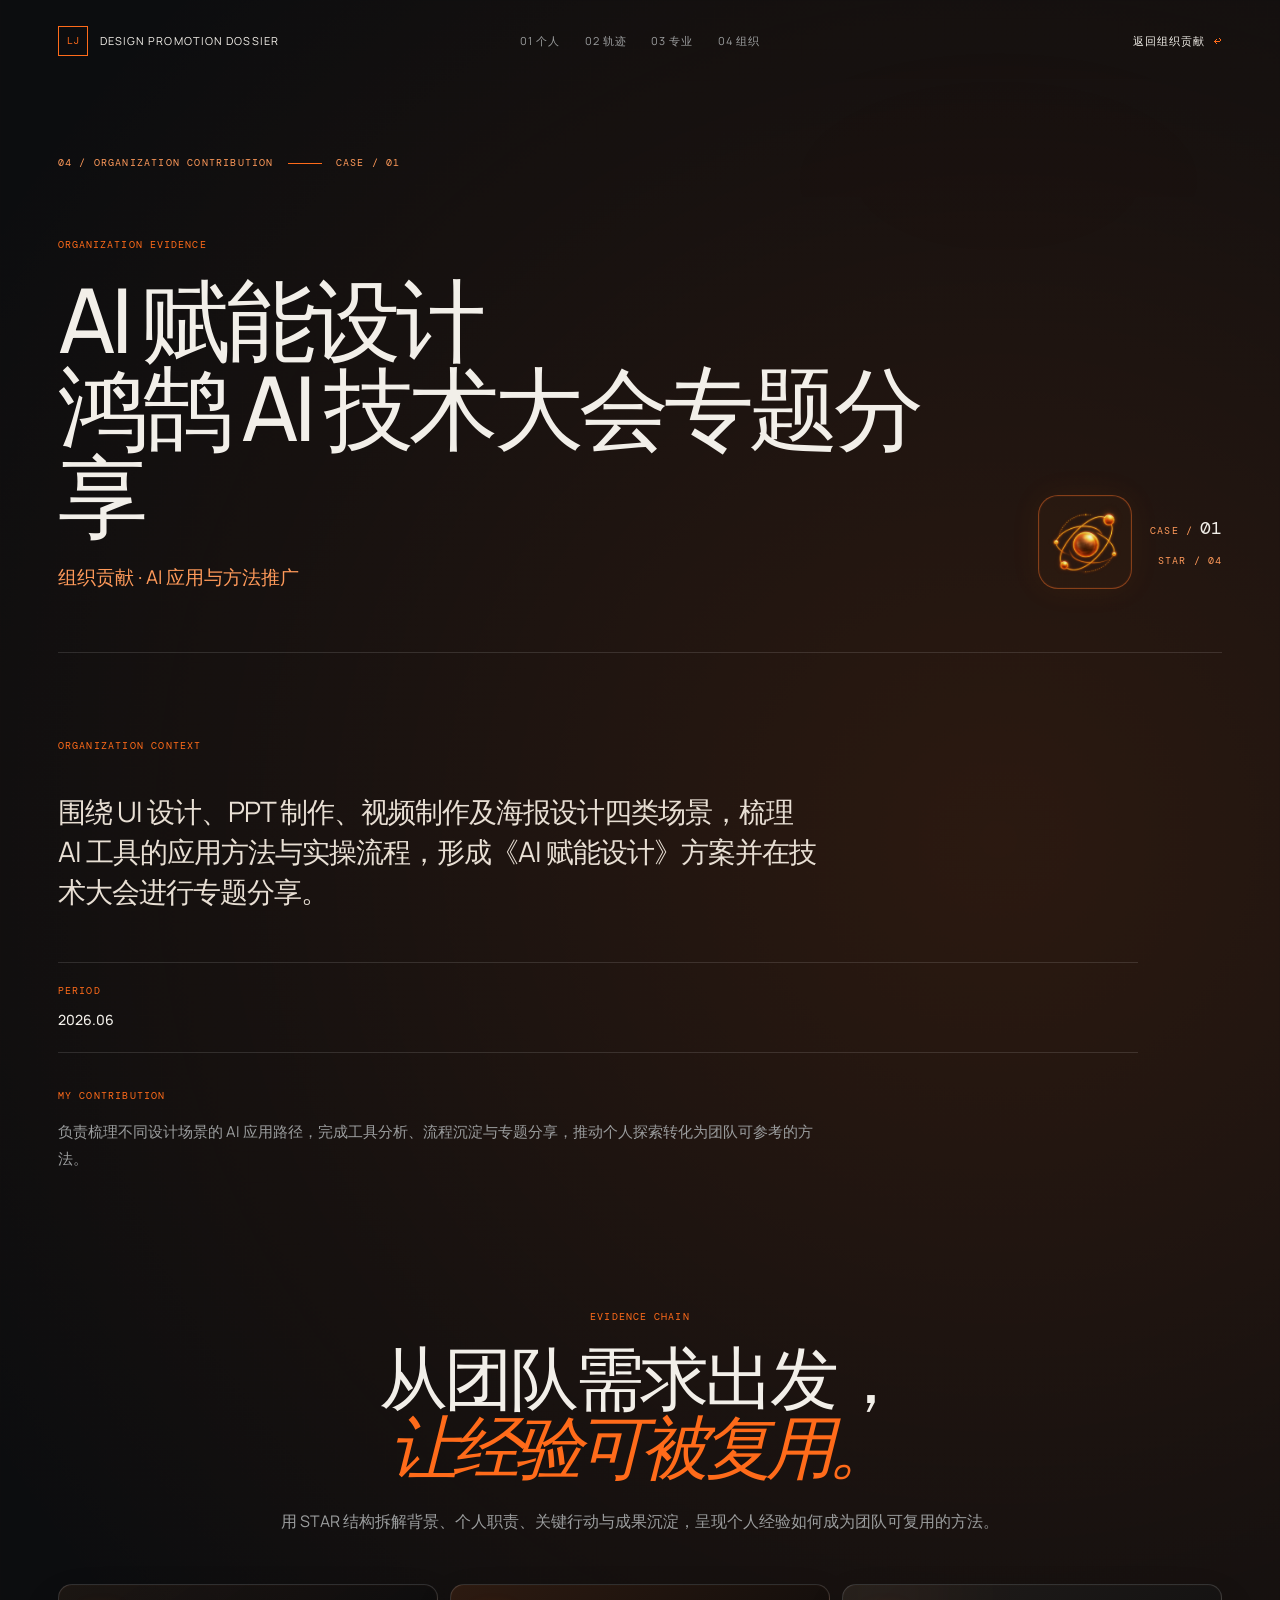
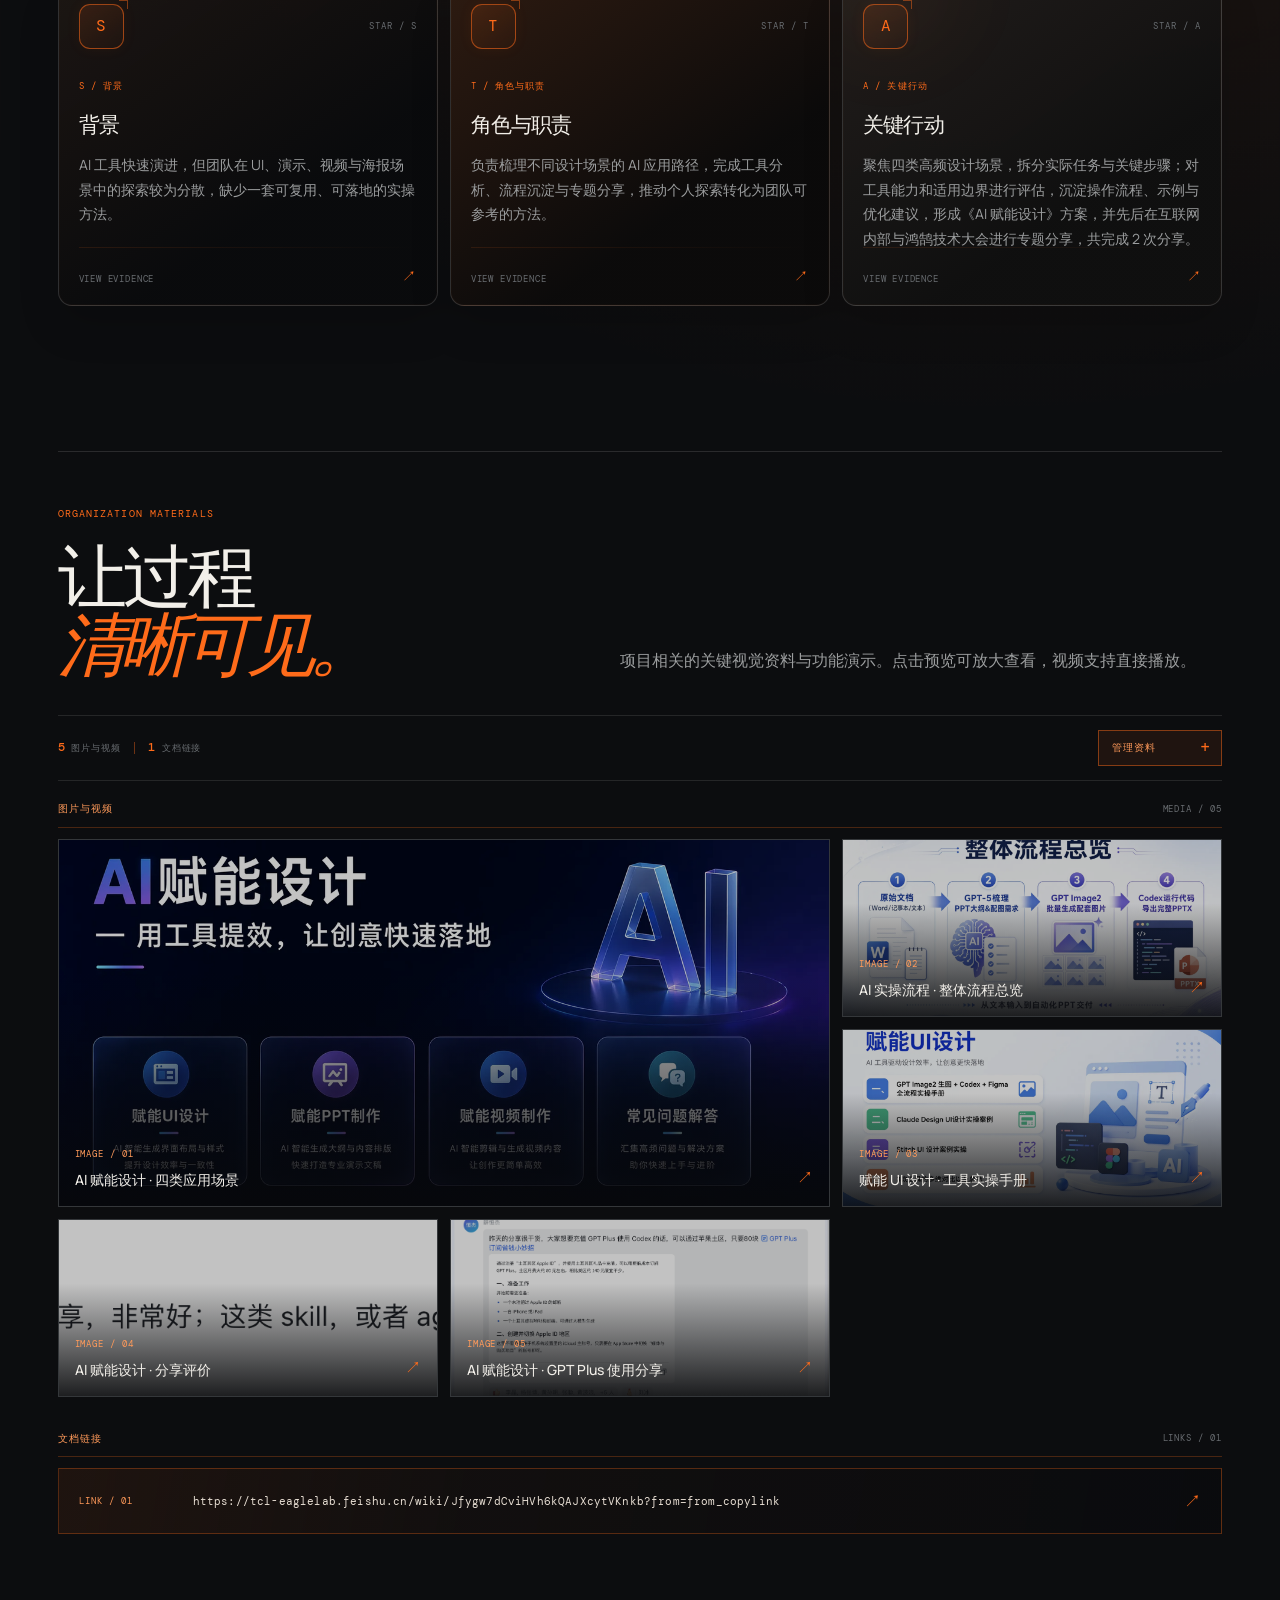
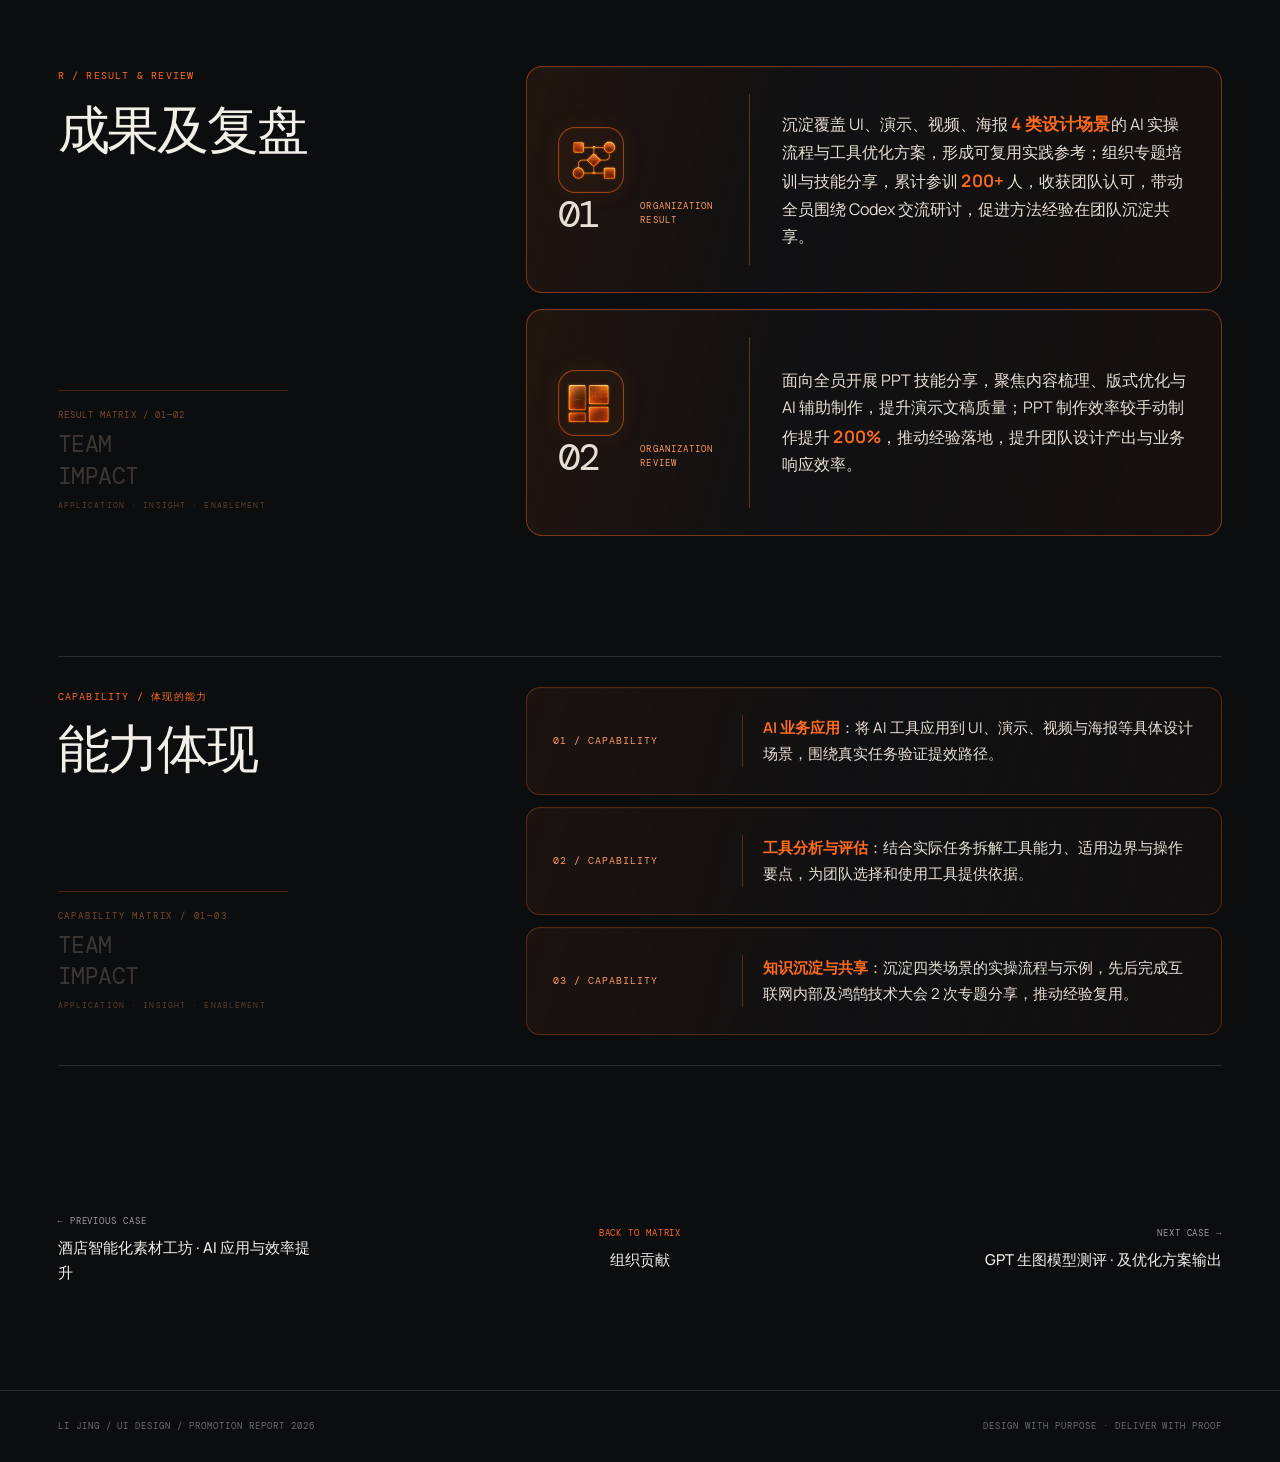
==== organization.html @ dd07a514 "Remove redundant TV video capability" ====
<!doctype html>
<html lang="zh-CN">
  <head>
    <meta charset="utf-8" />
    <meta name="viewport" content="width=device-width, initial-scale=1" />
    <meta name="theme-color" content="#0c0d0f" />
    <title>组织贡献 · 设计晋升报告</title>
  <link rel="stylesheet" href="./styles.css?v=hero-title-scale-20261015" />
    <link rel="stylesheet" href="./project.css?v=capability-copy-20261020-r2" />
  </head>
  <body class="project-body organization-body">
    <script>if ('serviceWorker' in navigator) window.addEventListener('load', () => navigator.serviceWorker.register('./sw.js', { updateViaCache: 'none' }).catch(() => {}));</script>
    <div class="noise" aria-hidden="true"></div>
    <div class="scroll-progress" aria-hidden="true"><span id="progress-bar"></span></div>

    <header class="site-header">
      <a class="wordmark" href="./index.html#top" aria-label="返回报告首页">
        <span class="wordmark-mark">LJ</span>
        <span class="wordmark-text">DESIGN PROMOTION DOSSIER</span>
      </a>
      <nav class="top-nav project-nav" aria-label="组织贡献页导航">
        <a href="./index.html#profile">01 个人</a>
        <a href="./index.html#career">02 轨迹</a>
        <a href="./index.html#proof">03 专业</a>
        <a href="./index.html#org">04 组织</a>
      </nav>
      <a class="header-tag" href="./index.html#org">返回组织贡献 <span>↩</span></a>
    </header>

    <main class="project-page" id="organization-page">
      <div class="project-shell">
        <div class="project-breadcrumb"><span>04 / ORGANIZATION CONTRIBUTION</span><i></i><span id="organization-breadcrumb-case">CASE / 01</span></div>

        <section class="project-intro" aria-labelledby="organization-title">
          <div class="project-intro-copy">
            <p class="display-label">ORGANIZATION EVIDENCE</p>
            <h1 id="organization-title">组织贡献</h1>
            <p class="project-standard" id="organization-standard"></p>
          </div>
          <div class="project-intro-index" aria-label="组织贡献案例信息">
            <span class="project-hero-icon" id="organization-hero-icon" aria-hidden="true"></span>
            <div class="project-intro-index-meta"><span>CASE / <b id="organization-number">01</b></span><small>STAR / 04</small></div>
          </div>
        </section>

        <section class="project-hero" aria-label="组织贡献概览">
          <div class="project-summary-panel">
            <p class="project-kicker">ORGANIZATION CONTEXT</p>
            <p class="project-summary" id="organization-summary"></p>
            <div class="project-meta-grid">
              <div><span>PERIOD</span><strong id="organization-time"></strong></div>
            </div>
            <div class="project-statement"><span>MY CONTRIBUTION</span><p id="organization-contribution"></p></div>
          </div>
        </section>

        <section class="project-evidence" aria-labelledby="organization-evidence-title">
          <div class="project-section-head">
            <div><p class="display-label">EVIDENCE CHAIN</p><h2 id="organization-evidence-title">从团队需求出发，<br /><em>让经验可被复用。</em></h2></div>
            <p>用 STAR 结构拆解背景、个人职责、关键行动与成果沉淀，呈现个人经验如何成为团队可复用的方法。</p>
          </div>
          <div class="star-cards" id="organization-star-cards"></div>
        </section>

        <section class="project-gallery" aria-labelledby="organization-gallery-title">
          <div class="project-gallery-head">
            <div>
              <p class="display-label">ORGANIZATION MATERIALS</p>
              <h2 id="organization-gallery-title">让过程<br /><em>清晰可见。</em></h2>
            </div>
            <p>项目相关的关键视觉资料与功能演示。点击预览可放大查看，视频支持直接播放。</p>
          </div>
          <div class="project-gallery-tools">
            <p class="project-gallery-summary"><span><b data-material-media-count>0</b> 图片与视频</span><i></i><span><b data-material-link-count>0</b> 文档链接</span></p>
            <button class="material-manager-toggle" type="button" data-material-manager-toggle aria-expanded="false" aria-controls="organization-material-manager"><span data-material-manager-label>管理资料</span><b>+</b></button>
          </div>
          <section class="project-material-manager" id="organization-material-manager" data-material-manager hidden aria-label="组织贡献资料管理">
            <div class="project-material-manager-intro"><p class="display-label">MATERIAL MANAGER</p><h3>更新项目<br /><em>过程资料。</em></h3><p>图片、视频与文档链接分开保存。修改仅保存在当前浏览器，可随时恢复预设资料。</p></div>
            <div class="project-material-manager-forms">
              <form class="project-material-form" data-material-file-form>
                <p>图片 / 视频</p>
                <label class="material-file-picker"><input type="file" accept="image/*,video/*" data-material-file-input /><span>选择本地文件</span><b>＋</b></label>
                <input type="text" data-material-file-title placeholder="资料名称（可选）" maxlength="80" />
                <button type="submit">上传图片或视频 <b>↗</b></button>
              </form>
              <form class="project-material-form" data-material-link-form>
                <p>文档链接</p>
                <input type="text" data-material-link-title placeholder="链接名称（可选）" maxlength="80" />
                <input type="url" data-material-link-url placeholder="https://…" inputmode="url" required />
                <button type="submit">添加文档链接 <b>↗</b></button>
              </form>
              <div class="project-material-manager-foot"><p data-material-message aria-live="polite">在“管理资料”状态下，点击任意资料右上角即可删除。</p><button type="button" data-material-reset>恢复预设资料</button></div>
            </div>
          </section>
          <div class="project-material-groups" id="organization-gallery"></div>
          <article class="project-gallery-result" id="organization-gallery-result" aria-labelledby="organization-result-title">
            <div class="project-result-aside">
              <span>R / RESULT &amp; REVIEW</span>
              <h3 id="organization-result-title">成果及复盘</h3>
              <p class="project-result-decoration" aria-hidden="true"><span>RESULT MATRIX / 01—02</span><b>TEAM<br />IMPACT</b><small>APPLICATION · INSIGHT · ENABLEMENT</small></p>
            </div>
            <div class="project-result-copy" id="organization-result-copy"></div>
          </article>
          <div class="project-result-capability" id="organization-result-capability" aria-labelledby="organization-result-capability-label">
            <div class="project-capability-aside">
              <span>CAPABILITY / 体现的能力</span>
              <h3 id="organization-result-capability-label">能力体现</h3>
              <p class="project-capability-decoration" aria-hidden="true"><span>CAPABILITY MATRIX / 01—03</span><b>TEAM<br />IMPACT</b><small>APPLICATION · INSIGHT · ENABLEMENT</small></p>
            </div>
            <div class="project-capability-copy" id="organization-capability"></div>
          </div>
        </section>

        <nav class="project-pagination" aria-label="切换组织贡献案例">
          <a id="organization-prev" href="#"><span>← PREVIOUS CASE</span><strong></strong></a>
          <a href="./index.html#org"><span>BACK TO MATRIX</span><strong>组织贡献</strong></a>
          <a id="organization-next" href="#"><span>NEXT CASE →</span><strong></strong></a>
        </nav>
      </div>
    </main>

    <dialog id="organization-media-dialog" class="media-dialog">
      <button id="organization-media-close" class="dialog-close" aria-label="关闭预览">×</button>
      <div class="dialog-media"></div>
      <p class="dialog-caption"></p>
    </dialog>

    <footer class="site-footer"><span>LI JING / UI DESIGN / PROMOTION REPORT 2026</span><span>DESIGN WITH PURPOSE · DELIVER WITH PROOF</span></footer>
    <script src="./materials-manager.js?v=cleanup-missing-uploads-20261016"></script>
    <script src="./organization.js?v=organization-link-restore-20261016"></script>
  </body>
</html>
---- styles.css ----
@import url('https://fonts.googleapis.com/css2?family=DM+Mono:wght@400;500&family=Manrope:wght@400;500;600;700;800&display=swap');

:root {
  --ink: #0c0d0f;
  --ink-soft: #141619;
  --panel: #181b1f;
  --panel-2: #202328;
  --line: rgba(255,255,255,.12);
  --line-soft: rgba(255,255,255,.07);
  --text: #f2efe9;
  --muted: #9b9d9e;
  --dim: #686c70;
  --orange: #ff6b1a;
  --orange-soft: #ff9a5a;
  --cream: #e8dfd4;
  --blue: #8e9fd1;
  --sans: 'Manrope', 'PingFang SC', 'Microsoft YaHei', sans-serif;
  --mono: 'DM Mono', 'SFMono-Regular', Consolas, monospace;
  --serif: 'Iowan Old Style', 'Baskerville', 'Songti SC', serif;
  --max: 1240px;
}

* { box-sizing: border-box; }
html { scroll-behavior: smooth; background: var(--ink); }
body { margin: 0; background: var(--ink); color: var(--text); font-family: var(--sans); font-size: 18px; line-height: 1.65; overflow-x: hidden; }
body::before { content: ''; position: fixed; inset: 0; pointer-events: none; opacity: .22; background: radial-gradient(ellipse 54% 38% at 78% 20%, rgba(255,107,26,.035), transparent 74%); mask-image: linear-gradient(to bottom, black 0%, transparent 88%); }
::selection { background: var(--orange); color: var(--ink); }
a { color: inherit; text-decoration: none; }
button { font: inherit; color: inherit; }
img { display: block; max-width: 100%; }
.noise { display: none; }
.scroll-progress { position: fixed; z-index: 50; top: 0; left: 0; width: 100%; height: 2px; background: transparent; }
.scroll-progress span { display: block; width: 0%; height: 100%; background: var(--orange); box-shadow: 0 0 14px var(--orange); }

.site-header { position: absolute; z-index: 10; top: 0; left: 0; right: 0; display: grid; grid-template-columns: 1fr auto 1fr; align-items: center; gap: 30px; padding: 26px 4.5vw; color: var(--muted); font-size: 11px; letter-spacing: .1em; text-transform: uppercase; }
.wordmark { display: inline-flex; align-items: center; gap: 12px; color: var(--text); }
.wordmark-mark { display: grid; place-items: center; width: 30px; height: 30px; border: 1px solid var(--orange); color: var(--orange); font-family: var(--mono); font-size: 10px; letter-spacing: -.08em; }
.wordmark-text { white-space: nowrap; }
.top-nav { display: flex; align-items: center; gap: 24px; }
.top-nav a { transition: color .25s ease; white-space: nowrap; }
.top-nav a:hover { color: var(--orange); }
.header-tag { justify-self: end; display: inline-flex; align-items: center; gap: 8px; color: var(--text); font-family: var(--mono); }
.header-tag span { color: var(--orange); font-size: 16px; }

.section-shell { position: relative; width: min(var(--max), calc(100% - 9vw)); margin-inline: auto; }
.hero { width: 100%; max-width: none; margin-inline: 0; min-height: 930px; padding: 170px max(4.5vw, calc((100% - var(--max)) / 2)) 0; display: grid; grid-template-columns: minmax(0, .86fr) minmax(450px, 1.14fr); align-items: center; gap: 4vw; isolation: isolate; overflow: hidden; background: radial-gradient(ellipse at 76% 42%, rgba(255,101,22,.32), transparent 31%), radial-gradient(ellipse at 88% 8%, rgba(189,64,6,.18), transparent 26%), linear-gradient(112deg, #0b0d0f 0%, #15100e 43%, #281307 79%, #0b0d0f 100%); }
.hero::before { content: ''; position: absolute; z-index: 1; inset: 0 -8vw; pointer-events: none; opacity: .8; background-image: linear-gradient(90deg, rgba(12,13,15,.94) 0%, rgba(12,13,15,.78) 28%, rgba(12,13,15,.08) 70%, rgba(12,13,15,.28) 100%), linear-gradient(180deg, rgba(12,13,15,.22), transparent 34%, rgba(12,13,15,.82) 100%), linear-gradient(rgba(255,151,83,.07) 1px, transparent 1px), linear-gradient(90deg, rgba(255,151,83,.07) 1px, transparent 1px); background-size: auto, auto, 86px 86px, 86px 86px; mask-image: linear-gradient(to right, black 0%, black 75%, transparent 100%); }
.hero::after { content: 'LI / DESIGN'; position: absolute; z-index: 1; right: -6.8vw; bottom: 70px; color: rgba(255,255,255,.075); font-size: clamp(70px, 12vw, 170px); font-weight: 800; letter-spacing: -.09em; white-space: nowrap; transform: rotate(-90deg); transform-origin: right bottom; pointer-events: none; }
.eyebrow, .display-label, .section-kicker, .hero-meta span, .signal-row, .portrait-note, .profile-card-top, .profile-card-foot, .closing-signature, .site-footer, .wall-card span, .file-type { font-family: var(--mono); text-transform: uppercase; letter-spacing: .11em; }
.eyebrow { display: flex; align-items: center; gap: 10px; margin: 0 0 32px; color: var(--orange-soft); font-size: 11px; }
.eyebrow-line { display: inline-block; width: 30px; height: 1px; background: var(--orange); }
h1, h2, h3, p { margin-top: 0; }
h1, h2 { font-weight: 500; letter-spacing: -.055em; line-height: .99; }
h1 { max-width: 700px; margin-bottom: 32px; font-size: clamp(70px, 9vw, 128px); }
#hero-title { white-space: nowrap; font-size: clamp(56px, 7.25vw, 102px); }
h1 em, h2 em { color: var(--orange); font-family: var(--serif); font-weight: 400; font-style: italic; letter-spacing: -.09em; }
.hero-copy { position: relative; z-index: 2; max-width: 650px; isolation: isolate; }
.hero-copy::before { content: ''; position: absolute; z-index: -1; inset: -45px -110px -70px -70px; background: radial-gradient(ellipse at 45% 42%, rgba(8,10,11,.94), rgba(8,10,11,.62) 47%, transparent 77%); filter: blur(8px); pointer-events: none; }
.hero-lede { max-width: 485px; margin-bottom: 43px; color: var(--muted); font-size: 20px; line-height: 1.85; }
.hero-meta { display: flex; flex-wrap: wrap; gap: 28px; margin-bottom: 40px; }
.hero-meta div { display: flex; flex-direction: column; gap: 7px; }
.hero-meta span { color: var(--dim); font-size: 9px; }
.hero-meta strong { font-size: 14px; font-weight: 500; }
.primary-cta { display: inline-flex; align-items: center; gap: 28px; padding: 16px 19px; border: 1px solid rgba(255,107,26,.7); color: var(--text); font-size: 12px; transition: background .25s ease, color .25s ease, transform .25s ease; }
.primary-cta span { color: var(--orange); font-size: 17px; }
.primary-cta:hover { background: var(--orange); color: var(--ink); transform: translateY(-3px); }
.primary-cta:hover span { color: var(--ink); }
.hero-portrait { position: absolute; z-index: 0; top: 76px; right: 2vw; bottom: 0; width: 60%; height: auto; pointer-events: none; }
.hero-portrait::before { content: ''; position: absolute; z-index: -1; inset: 8% -10% 5% 14%; background: radial-gradient(circle at 50% 45%, rgba(255,107,26,.65), transparent 58%); filter: blur(38px); opacity: .8; }
.hero-portrait figure { position: relative; z-index: 0; width: 100%; height: 100%; margin: 0; border: 0; background: transparent; overflow: visible; box-shadow: none; }
.hero-portrait figure::after { content: ''; position: absolute; inset: 0; background: linear-gradient(90deg, rgba(12,13,15,.3) 0%, transparent 42%, rgba(12,13,15,.12) 100%), linear-gradient(to top, rgba(12,13,15,.72), transparent 28%); pointer-events: none; }
.hero-portrait figure img { position: absolute; right: 12%; bottom: 0; width: auto; height: 84%; max-width: none; aspect-ratio: auto; object-fit: contain; object-position: bottom center; filter: saturate(.94) brightness(.86) contrast(1.08) drop-shadow(0 20px 35px rgba(0,0,0,.3)); }
.hero-portrait figcaption { position: absolute; z-index: 2; left: 23px; right: 23px; bottom: 20px; display: flex; align-items: center; justify-content: space-between; color: var(--cream); font-family: var(--mono); font-size: 9px; letter-spacing: .11em; }
.hero-portrait figcaption b { color: var(--orange); font-weight: 400; }
.portrait-orbit { position: absolute; z-index: 0; border: 1px solid rgba(255,107,26,.45); border-radius: 50%; transform: rotate(-26deg); }
.portrait-orbit::after { content: ''; position: absolute; inset: -1px; padding: 1px; border-radius: inherit; background: conic-gradient(from 18deg, transparent 0deg 304deg, rgba(255,165,90,.06) 311deg, rgba(255,215,166,.72) 324deg, rgba(255,135,54,.23) 337deg, transparent 350deg); opacity: .46; filter: drop-shadow(0 0 4px rgba(255,126,49,.42)); -webkit-mask: linear-gradient(#000 0 0) content-box, linear-gradient(#000 0 0); -webkit-mask-composite: xor; mask-composite: exclude; animation: orbit-trace 16s linear infinite; }
.orbit-one { width: 108%; aspect-ratio: 1.1 / 1; right: -20%; top: 8%; }
.orbit-two { width: 88%; aspect-ratio: 1.1 / 1; right: -7%; top: 22%; border-color: rgba(255,255,255,.14); }
.orbit-two::after { opacity: .25; filter: drop-shadow(0 0 3px rgba(255,200,151,.3)); animation-duration: 21s; animation-direction: reverse; }
.portrait-note { position: absolute; z-index: 2; left: -14px; bottom: 58px; display: flex; align-items: center; gap: 10px; color: var(--muted); font-size: 9px; writing-mode: vertical-rl; transform: rotate(180deg); }
.dot, .live-dot::first-letter { color: var(--orange); }
.hero-hud { position: absolute; z-index: 3; min-width: 166px; padding: 17px 18px 15px; border: 1px solid rgba(255,139,75,.48); background: rgba(24,13,8,.76); box-shadow: 0 12px 35px rgba(0,0,0,.28); backdrop-filter: blur(10px); animation: hud-drift 6.6s cubic-bezier(.45, 0, .55, 1) infinite; will-change: transform; }
.hero-hud::before { content: ''; position: absolute; top: -1px; left: 18px; width: 35px; height: 2px; background: var(--orange); }
.hud-primary { top: 17%; right: 6%; animation-delay: -2.7s; }
.hud-secondary { right: 4%; bottom: 17%; min-width: 198px; animation-name: hud-drift-reverse; animation-duration: 7.8s; animation-delay: -5.2s; }
.hud-tertiary { left: 24%; bottom: 17%; min-width: 184px; animation-duration: 7.1s; animation-delay: -6.8s; }
.hud-label { display: block; margin-bottom: 12px; color: var(--orange-soft); font-family: var(--mono); font-size: 8px; letter-spacing: .12em; }
.hero-hud strong { display: block; margin-bottom: 2px; color: var(--text); font-family: var(--mono); font-size: 34px; font-weight: 400; letter-spacing: -.06em; line-height: 1; }
.hero-hud strong span { color: var(--orange); }
.hero-hud small { color: var(--muted); font-size: 11px; }
.hud-bars { display: flex; align-items: end; gap: 4px; height: 25px; margin-top: 13px; }
.hud-bars i { display: block; width: 8px; background: var(--orange); opacity: .72; }
.hud-bars i:nth-child(1) { height: 9px; opacity: .3; }.hud-bars i:nth-child(2) { height: 13px; opacity: .4; }.hud-bars i:nth-child(3) { height: 11px; opacity: .55; }.hud-bars i:nth-child(4) { height: 18px; opacity: .65; }.hud-bars i:nth-child(5) { height: 15px; opacity: .74; }.hud-bars i:nth-child(6) { height: 23px; }.hud-bars i:nth-child(7) { height: 20px; opacity: .85; }
.hud-tags { display: flex; flex-wrap: wrap; gap: 5px; margin-top: 13px; }
.hud-tags b { padding: 4px 6px; border: 1px solid rgba(255,139,75,.35); color: var(--orange-soft); font-family: var(--mono); font-size: 8px; font-weight: 400; }
.hero-proof-strip { position: relative; z-index: 2; grid-column: 1 / -1; display: grid; grid-template-columns: repeat(4, 1fr); align-self: end; margin-top: -8px; border: 1px solid rgba(255,107,26,.26); background: linear-gradient(90deg, rgba(64,27,10,.9), rgba(29,18,13,.88)); }
.hero-proof-strip > div { position: relative; display: grid; grid-template-columns: auto 1fr; grid-template-rows: auto auto; column-gap: 13px; padding: 17px 21px; border-right: 1px solid rgba(255,255,255,.09); }
.hero-proof-strip > div:last-child { border-right: 0; }
.hero-proof-strip span { color: var(--orange-soft); font-family: var(--mono); font-size: 8px; letter-spacing: .1em; }
.hero-proof-strip strong { grid-row: 2; color: var(--text); font-family: var(--mono); font-size: 25px; font-weight: 400; line-height: 1.1; }
.hero-proof-strip strong span, .hero-proof-strip strong i { color: var(--orange); font-style: normal; }
.hero-proof-strip small { align-self: end; color: var(--muted); font-size: 11px; }
.hero-index { position: absolute; z-index: 3; left: 0; bottom: 70px; display: flex; align-items: center; gap: 11px; color: var(--dim); font-family: var(--mono); font-size: 10px; }
.hero-index span:first-child { color: var(--orange); }
.hero-index i { width: 90px; height: 1px; background: var(--line); }
@keyframes hud-drift { 0%, 100% { transform: translate3d(0, 0, 0); } 28% { transform: translate3d(2px, -8px, 0); } 55% { transform: translate3d(-1px, -13px, 0); } 78% { transform: translate3d(-2px, -6px, 0); } }
@keyframes hud-drift-reverse { 0%, 100% { transform: translate3d(0, -3px, 0); } 30% { transform: translate3d(-2px, 7px, 0); } 58% { transform: translate3d(2px, 12px, 0); } 80% { transform: translate3d(2px, 5px, 0); } }
@keyframes orbit-trace { to { transform: rotate(360deg); } }

.section-kicker { display: flex; align-items: center; gap: 15px; padding-bottom: 20px; border-bottom: 1px solid var(--line); color: var(--muted); font-size: 10px; }
.section-kicker i { flex: 1; height: 1px; background: var(--line-soft); }
.section-kicker span:first-child { color: var(--orange); }
.display-label { margin-bottom: 18px; color: var(--orange); font-size: 10px; }
.thesis { padding-top: 135px; padding-bottom: 145px; }
.thesis-grid { display: grid; grid-template-columns: .9fr 1.1fr; gap: 10vw; padding: 60px 0 75px; }
h2 { font-size: clamp(49px, 6.5vw, 82px); }
.thesis h2, .section-heading h2, .org-intro h2, .closing-section h2 { margin-bottom: 0; }
.thesis-copy { max-width: 560px; padding-top: 21px; }
.thesis-copy > p { max-width: 510px; margin-bottom: 45px; color: var(--muted); font-size: 18px; line-height: 1.9; }
.principle-list { display: grid; gap: 0; border-top: 1px solid var(--line); }
.principle-list div { display: grid; grid-template-columns: 40px 120px 1fr; gap: 15px; align-items: center; padding: 16px 0; border-bottom: 1px solid var(--line-soft); }
.principle-list span { color: var(--orange); font-family: var(--mono); font-size: 11px; }
.principle-list strong { font-size: 14px; font-weight: 500; }
.principle-list small { color: var(--dim); font-size: 12px; }
.signal-row { display: flex; align-items: center; gap: 16px; color: var(--dim); font-size: 9px; }
.signal-row b { color: var(--orange); font-weight: 400; }
.signal-row i { flex: 1; height: 1px; background: var(--line-soft); }

.profile-section, .career-section, .proof-section, .org-section, .evidence-section { padding-bottom: 150px; }
.profile-section > .section-kicker { display: none; }
.profile-section .section-heading { padding-top: 36px; }
.profile-section .display-label { display: flex; align-items: center; gap: 16px; }
.profile-section .display-label::after { content: ''; width: 96px; height: 1px; background: var(--orange); opacity: .8; }
.profile-section #profile-title { font-size: clamp(48px, 4.9vw, 64px); white-space: nowrap; }
.profile-section #profile-title em { display: inline-block; font-size: clamp(34px, 3.6vw, 54px); line-height: 1.08; white-space: nowrap; }
.section-heading { display: grid; grid-template-columns: minmax(0, .95fr) minmax(270px, .65fr); gap: 10vw; align-items: end; padding: 58px 0 65px; }
.section-heading > p { max-width: 460px; justify-self: end; margin-bottom: 3px; color: var(--muted); font-size: 17px; line-height: 1.9; }
.profile-layout { display: grid; grid-template-columns: minmax(320px, .34fr) 1fr; gap: 3.2vw; align-items: stretch; }
.profile-card { position: relative; display: flex; flex-direction: column; min-height: 0; padding: 30px 42px; overflow: hidden; background: linear-gradient(145deg, #242930 0%, #171b20 54%, #0d0f11 100%); border: 1px solid rgba(255,255,255,.17); border-left: 2px solid rgba(255,107,26,.78); }
.profile-card::before { content: ''; position: absolute; inset: 0; background: linear-gradient(118deg, rgba(255,255,255,.07), transparent 24%, transparent 68%, rgba(255,107,26,.035)), linear-gradient(180deg, rgba(12,14,16,.08), rgba(12,14,16,.42)); opacity: .8; pointer-events: none; }
.profile-card::after { content: ''; }
.profile-card > * { position: relative; z-index: 1; }
.profile-card-top, .profile-card-foot { display: flex; justify-content: space-between; color: var(--dim); font-size: 10px; }
.profile-card-top .live-dot { color: var(--orange); }
.profile-card-main { display: flex; align-items: center; gap: 20px; margin: 45px 0 42px; }
.avatar-small { flex: 0 0 auto; width: 78px; height: 78px; border-radius: 50%; overflow: hidden; border: 1px solid var(--orange); background: radial-gradient(circle at 70% 35%, #6d2b10, #171011 72%); }
.avatar-small img { width: 100%; height: 100%; object-fit: cover; object-position: 50% 18%; }
.profile-card-main h3 { margin-bottom: 5px; font-size: 29px; font-weight: 500; letter-spacing: -.04em; }
.profile-card-main p { margin: 0; color: var(--muted); font-size: 14px; }
.profile-card-main small { display: block; margin-top: 10px; color: var(--orange-soft); font-family: var(--mono); font-size: 9px; letter-spacing: .15em; }
.profile-card-divider { height: 1px; background: var(--line-soft); }
.profile-card-foot { margin-top: auto; padding-top: 26px; }
.profile-card-foot strong { color: var(--text); font-weight: 400; }
.profile-table-wrap { align-self: stretch; border: 1px solid var(--line); overflow-x: auto; }
.profile-table { width: 100%; min-width: 650px; border-collapse: collapse; font-size: 16px; }
.profile-table tr { border-bottom: 1px solid var(--line); }
.profile-table tr:last-child { border-bottom: 0; }
.profile-table th, .profile-table td { padding: 20px 22px; text-align: left; }
.profile-table th { width: 14%; color: var(--muted); font-size: 14px; font-weight: 500; background: rgba(255,255,255,.025); }
.profile-table td { color: var(--text); }
.accent-text { color: var(--orange) !important; }
.recognition-strip { display: grid; grid-template-columns: .55fr 2.45fr; align-items: center; gap: 20px; margin-top: 50px; padding: 21px 0; border-top: 1px solid var(--line); border-bottom: 1px solid var(--line); }
.recognition-strip .display-label { margin: 0; }
.recognition-items { display: grid; grid-template-columns: repeat(5, minmax(0, 1fr)); gap: 16px; }
.recognition-item { display: flex; flex-direction: column; gap: 7px; min-width: 0; color: var(--muted); font-family: var(--mono); }
.recognition-item strong { color: var(--text); font-size: 20px; font-weight: 400; line-height: 1; }
.recognition-item small { color: var(--muted); font-size: 10px; letter-spacing: .05em; white-space: nowrap; }
.recognition-item.is-innovation strong, .recognition-item.is-innovation small { color: var(--orange); }

.career-heading { padding-bottom: 48px; }
.timeline { position: relative; padding-left: 80px; }
.timeline::before { content: ''; position: absolute; top: 0; bottom: 0; left: 16px; width: 1px; background: linear-gradient(var(--orange), var(--line), transparent); }
.timeline-item { position: relative; display: grid; grid-template-columns: 210px minmax(0, 1fr); gap: 4vw; padding: 31px 0 39px; border-top: 1px solid var(--line-soft); }
.timeline-item::before { content: ''; position: absolute; left: -68px; top: 37px; width: 9px; height: 9px; border: 1px solid var(--orange); background: var(--ink); box-shadow: 0 0 0 5px var(--ink); }
.timeline-period { color: var(--orange); font-family: var(--mono); font-size: 12px; line-height: 1.45; }
.timeline-period b { display: block; margin-bottom: 7px; color: var(--text); font-size: 17px; font-weight: 500; }
.timeline-role { margin-top: 9px; color: var(--dim); font-size: 13px; }
.timeline-content { display: grid; grid-template-columns: minmax(220px, .42fr) minmax(0, 1fr); align-items: stretch; gap: 24px clamp(28px, 3.4vw, 56px); }
.timeline-copy { min-width: 0; }
.timeline-content h3 { margin-bottom: 11px; font-size: 23px; font-weight: 500; }
.timeline-title-accent { color: var(--orange); font-style: normal; }
.timeline-content p { margin: 0; color: var(--muted); font-size: 17px; line-height: 1.85; }
.timeline-result { display: inline-block; margin-top: 17px; padding: 6px 11px; border-left: 2px solid var(--orange); color: var(--cream); background: rgba(255,107,26,.08); font-size: 14px; }
.timeline-art { position: relative; min-height: 190px; margin: 0; overflow: hidden; background: #101012; box-shadow: 0 16px 34px rgba(0,0,0,.2); }
.timeline-art::after { content: ''; position: absolute; z-index: 1; inset: 0; background: linear-gradient(135deg, rgba(7,8,10,.34), transparent 52%, rgba(255,107,26,.08)), linear-gradient(0deg, rgba(7,8,10,.38), transparent 48%); pointer-events: none; }
.timeline-art img { display: block; width: 100%; height: 100%; min-height: 190px; object-fit: cover; filter: saturate(.78) contrast(1.04) brightness(.75); transition: transform .5s ease, filter .5s ease; }
.timeline-item:hover .timeline-art img { transform: scale(1.045); filter: saturate(.96) contrast(1.07) brightness(.88); }

.filter-bar { display: flex; flex-wrap: wrap; gap: 8px; margin-bottom: 23px; }
.filter-btn { cursor: pointer; padding: 9px 13px; border: 1px solid var(--line); background: transparent; color: var(--muted); font-size: 12px; transition: .25s ease; }
.filter-btn span { margin-left: 9px; color: var(--dim); font-family: var(--mono); font-size: 10px; }
.filter-btn:hover, .filter-btn.is-active { border-color: var(--orange); color: var(--text); background: rgba(255,107,26,.09); }
.filter-btn.is-active span { color: var(--orange); }
.case-list { display: grid; grid-template-columns: repeat(6, minmax(0, 1fr)); gap: 16px; }
.case-item { position: relative; grid-column: span 2; border: 1px solid transparent; border-radius: 14px; background: linear-gradient(145deg, rgba(24,21,20,.96), rgba(10,11,13,.98) 56%, rgba(23,17,14,.95)) padding-box, linear-gradient(132deg, rgba(255,107,26,.38), rgba(255,255,255,.1) 19%, rgba(255,255,255,.045) 53%, rgba(255,107,26,.25)) border-box; overflow: hidden; box-shadow: 0 16px 38px rgba(0,0,0,.2), 0 0 20px rgba(255,107,26,.02); transition: border-color .25s ease, transform .25s ease, background .25s ease, box-shadow .25s ease; }
.case-item::before { content: ''; position: absolute; z-index: 0; inset: 0; pointer-events: none; background: radial-gradient(ellipse at 14% 0%, rgba(255,130,52,.08), transparent 27%), radial-gradient(ellipse at 88% 100%, rgba(255,107,26,.08), transparent 32%), linear-gradient(105deg, rgba(255,255,255,.025), transparent 22% 76%, rgba(255,107,26,.025)); opacity: .48; }
.case-item:nth-child(4), .case-item:nth-child(5) { grid-column: span 3; }
.case-item:hover { border-color: transparent; transform: translateY(-3px); background: linear-gradient(145deg, rgba(29,24,22,.98), rgba(11,12,14,.98) 56%, rgba(29,19,14,.98)) padding-box, linear-gradient(132deg, rgba(255,145,70,.58), rgba(255,255,255,.15) 19%, rgba(255,255,255,.07) 53%, rgba(255,107,26,.4)) border-box; box-shadow: 0 22px 52px rgba(0,0,0,.3), 0 0 26px rgba(255,107,26,.06); }
.case-item[hidden] { display: none; }
.case-card-link { position: relative; z-index: 1; display: flex; flex-direction: column; width: 100%; min-height: 345px; padding: 20px 21px 18px; color: inherit; text-align: left; cursor: pointer; }
.case-card-media { position: relative; display: flex; align-items: flex-start; justify-content: space-between; height: 61px; overflow: visible; background: transparent; }
.case-card-media::after { display: none; }
.case-card-icon { display: block; flex: 0 0 auto; width: 58px; height: 58px; border: 1px solid rgba(255,107,26,.28); border-radius: 12px; background-color: transparent; background-image: url('./assets/case-icon-sprite-transparent.png'); background-repeat: no-repeat; background-size: 500% auto; box-shadow: none; filter: saturate(.72) contrast(1.04) brightness(.66); transition: transform .45s ease, filter .45s ease, border-color .25s ease, box-shadow .25s ease; }
.case-card-icon.icon-workflow, .project-hero-icon.icon-workflow { background-position: 0% center; }
.case-card-icon.icon-ai, .project-hero-icon.icon-ai { background-position: 25% center; }
.case-card-icon.icon-collaboration, .project-hero-icon.icon-collaboration { background-position: 50% center; }
.case-card-icon.icon-diagnostic, .project-hero-icon.icon-diagnostic { background-position: 75% center; }
.case-card-icon.icon-management, .project-hero-icon.icon-management { background-position: 100% center; }
.case-item:hover .case-card-icon { transform: scale(1.06); border-color: rgba(255,145,70,.56); filter: saturate(.86) contrast(1.06) brightness(.76); box-shadow: 0 0 14px rgba(255,107,26,.07); }
.case-card-index { position: absolute; z-index: 1; top: 8px; right: 0; color: var(--orange-soft); font-family: var(--mono); font-size: 9px; letter-spacing: .12em; }
.case-card-view { display: none; }
.case-card-body { display: flex; flex: 1; flex-direction: column; padding: 19px 0 0; }
.case-card-kicker { display: block; color: var(--orange); font-family: var(--mono); font-size: 9px; letter-spacing: .1em; text-transform: uppercase; }
.case-card-title { display: block; margin: 13px 0 10px; max-width: 90%; color: var(--text); font-size: 25px; font-weight: 500; letter-spacing: -.045em; line-height: 1.2; }
.case-card-summary { display: block; max-width: 92%; color: var(--muted); font-size: 15px; line-height: 1.75; }
.case-card-meta { display: flex; justify-content: space-between; gap: 15px; margin-top: auto; padding-top: 22px; border-top: 1px solid var(--line-soft); color: var(--dim); font-family: var(--mono); font-size: 9px; line-height: 1.5; }
.case-card-meta span:last-child { max-width: 58%; color: var(--muted); text-align: right; }
.case-card-cta { display: flex; justify-content: space-between; align-items: center; margin-top: 14px; color: var(--orange-soft); font-family: var(--mono); font-size: 9px; letter-spacing: .1em; }
.case-card-cta b { color: var(--orange); font-size: 14px; font-weight: 400; line-height: .7; }
.case-plus { position: relative; width: 24px; height: 24px; border: 1px solid var(--line); border-radius: 50%; transition: transform .25s ease, background .25s ease; }
.case-card .case-plus { position: absolute; z-index: 2; top: 196px; right: 20px; background: rgba(12,13,15,.48); }
.case-plus::before, .case-plus::after { content: ''; position: absolute; top: 50%; left: 50%; width: 9px; height: 1px; background: var(--orange); transform: translate(-50%, -50%); }
.case-plus::after { transform: translate(-50%, -50%) rotate(90deg); transition: transform .25s ease; }
.case-item.is-open .case-plus { background: var(--orange); transform: rotate(90deg); }
.case-item.is-open .case-plus::before, .case-item.is-open .case-plus::after { background: var(--ink); }
.case-item.is-open .case-plus::after { transform: translate(-50%, -50%) rotate(0); }
.case-detail { display: none; padding: 0 25px 27px; background: rgba(5,7,8,.34); }
.case-item.is-open .case-detail { display: block; animation: detail-in .35s ease both; }
@keyframes detail-in { from { opacity: 0; transform: translateY(-5px); } to { opacity: 1; transform: translateY(0); } }
.case-detail-grid { display: grid; grid-template-columns: minmax(0, 1.2fr) minmax(220px, .8fr); gap: 36px; padding-top: 23px; border-top: 1px solid var(--line-soft); }
.star-grid { display: grid; gap: 15px; }
.star-row { display: grid; grid-template-columns: 38px 1fr; gap: 15px; }
.star-row b { color: var(--orange); font-family: var(--mono); font-size: 11px; }
.star-row p { margin: 0; color: var(--muted); font-size: 16px; line-height: 1.82; }
.star-row p strong { color: var(--text); font-weight: 500; }
.case-sidebar { padding: 17px; border: 1px solid var(--line); background: rgba(255,255,255,.025); }
.case-sidebar h4 { margin-bottom: 12px; color: var(--orange); font-family: var(--mono); font-size: 10px; font-weight: 400; text-transform: uppercase; letter-spacing: .1em; }
.case-sidebar p { margin-bottom: 17px; color: var(--muted); font-size: 14px; line-height: 1.75; }
.case-sidebar .evidence-link { display: inline-flex; align-items: center; gap: 8px; color: var(--orange-soft); font-size: 13px; }
.case-sidebar .evidence-link:hover { text-decoration: underline; }

.org-section { padding-top: 15px; }
.org-intro { display: grid; grid-template-columns: 1fr .9fr; gap: 10vw; align-items: end; padding: 58px 0 65px; }
.org-callout { display: flex; gap: 16px; align-items: flex-start; padding: 22px; border: 0; background: linear-gradient(135deg, rgba(255,107,26,.09), rgba(255,255,255,.02)); }
.org-callout span { color: var(--orange); font-size: 24px; line-height: 1; }
.org-callout p { margin: 0; color: var(--muted); font-size: 16px; line-height: 1.75; }
.org-section #org-title em { display: inline-block; font-size: clamp(40px, 3.8vw, 58px); line-height: 1.08; white-space: nowrap; }
.org-cases { display: grid; grid-template-columns: repeat(2, 1fr); gap: 12px; }
.org-case { --case-accent: #79a6df; --case-accent-soft: #9dbce5; --case-rgb: 121, 166, 223; --case-icon-filter: hue-rotate(156deg) saturate(.72) contrast(1.02) brightness(.76); position: relative; isolation: isolate; min-height: 550px; overflow: hidden; border: .75px solid transparent; border-radius: 9px; background: radial-gradient(ellipse 78% 52% at 100% 100%, rgba(44,92,208,.14), transparent 72%) padding-box, linear-gradient(145deg, #0d172c 0%, #0d172a 50%, #0a101b 100%) padding-box, linear-gradient(118deg, rgba(100,177,255,.34) 0%, rgba(72,122,218,.28) 42%, rgba(98,153,228,.23) 72%, rgba(139,190,248,.28) 100%) border-box; box-shadow: inset 0 1px 0 rgba(179,218,255,.07), inset 0 -1px 0 rgba(107,162,230,.055), 0 18px 42px rgba(0,0,0,.3), 0 0 28px rgba(78,134,255,.035); transition: transform .32s ease, box-shadow .32s ease, filter .32s ease; }
.org-case::before { content: ''; position: absolute; z-index: 0; inset: 0; pointer-events: none; background: radial-gradient(ellipse 46% 39% at 4% -5%, rgba(105,170,255,.1), transparent 74%), radial-gradient(ellipse 64% 82% at 103% 102%, rgba(50,105,226,.08), transparent 69%); }
.org-case::after { content: ''; position: absolute; z-index: 0; inset: 31% -1% -1% 42%; display: block; pointer-events: none; opacity: .23; background: radial-gradient(circle at 13% 20%, rgba(205,228,255,.82) 0 1px, transparent 1.8px), radial-gradient(circle at 31% 37%, rgba(138,190,255,.64) 0 .8px, transparent 1.6px), radial-gradient(circle at 48% 17%, rgba(226,238,255,.72) 0 .7px, transparent 1.5px), radial-gradient(circle at 68% 44%, rgba(121,180,255,.54) 0 .9px, transparent 1.7px), radial-gradient(circle at 84% 25%, rgba(202,226,255,.58) 0 .7px, transparent 1.6px), radial-gradient(circle at 57% 72%, rgba(153,201,255,.46) 0 .7px, transparent 1.5px), radial-gradient(circle at 23% 80%, rgba(224,239,255,.5) 0 .6px, transparent 1.5px); animation: org-star-drift 14s ease-in-out infinite alternate; }
.org-case:nth-child(2) { --case-accent: #c38b61; --case-accent-soft: #d6a47c; --case-rgb: 195, 139, 97; --case-icon-filter: hue-rotate(-8deg) saturate(.63) contrast(1.02) brightness(.72); background: radial-gradient(ellipse 78% 52% at 100% 100%, rgba(215,89,26,.14), transparent 72%) padding-box, linear-gradient(145deg, #1e140f 0%, #1c1511 51%, #120e0c 100%) padding-box, linear-gradient(118deg, rgba(255,161,87,.32) 0%, rgba(225,110,49,.25) 32%, rgba(255,175,95,.34) 70%, rgba(255,208,148,.29) 100%) border-box; box-shadow: inset 0 1px 0 rgba(255,210,160,.065), inset 0 -1px 0 rgba(255,113,35,.075), 0 18px 42px rgba(0,0,0,.3), 0 0 28px rgba(255,107,26,.035); }
.org-case:nth-child(2)::before { background: radial-gradient(ellipse 46% 39% at 4% -5%, rgba(245,159,87,.085), transparent 74%), radial-gradient(ellipse 64% 82% at 103% 102%, rgba(225,99,35,.08), transparent 69%); }
.org-case:nth-child(2)::after { inset: 27% -1% -1% 40%; display: block; opacity: .2; background: radial-gradient(circle at 12% 18%, rgba(255,218,173,.76) 0 1px, transparent 1.8px), radial-gradient(circle at 33% 42%, rgba(255,171,103,.56) 0 .8px, transparent 1.6px), radial-gradient(circle at 51% 14%, rgba(255,230,194,.68) 0 .7px, transparent 1.5px), radial-gradient(circle at 70% 51%, rgba(231,145,81,.52) 0 .9px, transparent 1.7px), radial-gradient(circle at 86% 27%, rgba(255,208,158,.58) 0 .7px, transparent 1.6px), radial-gradient(circle at 57% 76%, rgba(246,176,105,.44) 0 .7px, transparent 1.5px), radial-gradient(circle at 24% 82%, rgba(255,222,177,.5) 0 .6px, transparent 1.5px); }
.org-case:nth-child(3) { --case-accent: #a5adb4; --case-accent-soft: #c0c6cb; --case-rgb: 165, 173, 180; --case-icon-filter: grayscale(1) saturate(.12) contrast(1.02) brightness(.82); grid-column: 1 / -1; min-height: 410px; background: radial-gradient(ellipse 72% 82% at 100% 100%, rgba(181,192,202,.06), transparent 72%) padding-box, linear-gradient(145deg, #191d21 0%, #13171a 50%, #0d1012 100%) padding-box, linear-gradient(118deg, rgba(184,196,205,.25) 0%, rgba(133,146,156,.2) 28%, rgba(167,178,185,.17) 68%, rgba(205,211,214,.2) 100%) border-box; box-shadow: inset 0 1px 0 rgba(211,219,225,.055), inset 0 -1px 0 rgba(131,142,151,.055), 0 18px 42px rgba(0,0,0,.3), 0 0 28px rgba(165,177,187,.025); }
.org-case:nth-child(3)::before { display: block; background: radial-gradient(ellipse 40% 58% at 4% -8%, rgba(211,220,227,.045), transparent 76%), radial-gradient(ellipse 58% 110% at 103% 105%, rgba(183,194,202,.045), transparent 72%); }
.org-case:nth-child(3)::after { inset: 24% -1% -1% 54%; display: block; opacity: .15; background: radial-gradient(circle at 13% 19%, rgba(227,235,241,.64) 0 1px, transparent 1.8px), radial-gradient(circle at 34% 43%, rgba(177,189,199,.48) 0 .8px, transparent 1.6px), radial-gradient(circle at 52% 16%, rgba(239,243,246,.56) 0 .7px, transparent 1.5px), radial-gradient(circle at 72% 49%, rgba(154,169,181,.42) 0 .9px, transparent 1.7px), radial-gradient(circle at 87% 26%, rgba(218,227,233,.48) 0 .7px, transparent 1.6px), radial-gradient(circle at 58% 75%, rgba(177,191,201,.38) 0 .7px, transparent 1.5px), radial-gradient(circle at 24% 82%, rgba(232,238,242,.42) 0 .6px, transparent 1.5px); }
.org-case:nth-child(3) .org-case-link { min-height: 410px; }
@keyframes org-star-drift { 0%, 100% { opacity: .17; transform: translate3d(0, 0, 0); } 48% { opacity: .25; transform: translate3d(-2px, -3px, 0); } 100% { opacity: .2; transform: translate3d(2px, -1px, 0); } }
.org-case:hover { box-shadow: inset 0 1px 0 rgba(var(--case-rgb),.18), inset 0 -1px 0 rgba(var(--case-rgb),.14), 0 28px 58px rgba(0,0,0,.4), 0 0 46px rgba(var(--case-rgb),.11); filter: brightness(1.03); transform: translateY(-5px); }
.org-case-link { position: relative; z-index: 1; display: flex; flex-direction: column; min-height: 550px; padding: 27px 27px 74px; color: inherit; cursor: pointer; }
.org-case-top { position: relative; z-index: 2; display: flex; align-items: center; justify-content: space-between; color: var(--case-accent); font-family: var(--mono); font-size: 10px; }
.org-case-top > span:first-child { display: inline-flex; align-items: center; gap: 9px; }
.org-case-top > span:first-child::before { content: ''; display: inline-block; width: 28px; height: 28px; border: 1px solid rgba(var(--case-rgb),.28); border-radius: 8px; background-color: rgba(var(--case-rgb),.025); background-image: url('./assets/case-icon-sprite-transparent.png'); background-repeat: no-repeat; background-size: 500% auto; background-position: 25% center; box-shadow: inset 0 0 0 1px rgba(var(--case-rgb),.05); filter: var(--case-icon-filter); }
.org-case:nth-child(2) .org-case-top > span:first-child::before { background-position: 75% center; }
.org-case:nth-child(3) .org-case-top > span:first-child::before { background-position: 0% center; }
.org-case h3 { position: relative; z-index: 2; max-width: 470px; margin: 52px 0 20px; font-size: clamp(25px, 3vw, 39px); font-weight: 500; letter-spacing: -.05em; line-height: 1.15; }
.org-case h3 em { font-style: normal; }
.org-case-event { position: relative; z-index: 2; display: block; margin: -8px 0 17px; color: var(--case-accent-soft); font-family: var(--mono); font-size: 10px; letter-spacing: .09em; }
.org-case-link > p { position: relative; z-index: 2; max-width: 470px; color: var(--muted); font-size: 16px; line-height: 1.8; }
.org-case-media { position: absolute; z-index: 0; right: -7%; bottom: -13%; width: 61%; height: 67%; opacity: .52; overflow: visible; pointer-events: none; mix-blend-mode: screen; transition: opacity .35s ease, transform .5s cubic-bezier(.2,.75,.2,1); }
.org-case-media::after { display: none; }
.org-case-media img { width: 100%; height: 100%; object-fit: contain; object-position: 100% 100%; filter: saturate(.86) brightness(.8) contrast(.96); transition: transform .5s cubic-bezier(.2,.75,.2,1), filter .5s ease; }
.org-case:nth-child(2) .org-case-media { opacity: .43; }
.org-case:nth-child(2) .org-case-media img { filter: sepia(1) saturate(.72) hue-rotate(332deg) brightness(.7) contrast(.94); }
.org-case:nth-child(3) .org-case-media { right: -3%; bottom: -30%; width: 41%; height: 122%; opacity: .31; }
.org-case:nth-child(3) .org-case-media img { filter: grayscale(1) saturate(.12) brightness(.72) contrast(.9); }
.org-case:nth-child(3), .org-case:nth-child(4) { grid-column: auto; min-height: 550px; }
.org-case:nth-child(3) { --case-accent: #82b8d2; --case-accent-soft: #a7d0df; --case-rgb: 130, 184, 210; --case-icon-filter: hue-rotate(154deg) saturate(.68) brightness(.82); background: radial-gradient(ellipse 78% 58% at 100% 100%, rgba(31,133,171,.12), transparent 72%) padding-box, linear-gradient(145deg, #0d1b26 0%, #101a20 51%, #0b1115 100%) padding-box, linear-gradient(118deg, rgba(111,191,226,.27) 0%, rgba(78,144,175,.2) 42%, rgba(125,193,215,.2) 100%) border-box; box-shadow: inset 0 1px 0 rgba(187,231,242,.055), inset 0 -1px 0 rgba(93,163,185,.05), 0 18px 42px rgba(0,0,0,.3), 0 0 28px rgba(82,177,211,.025); }
.org-case:nth-child(3)::before { background: radial-gradient(ellipse 46% 39% at 4% -5%, rgba(111,195,224,.08), transparent 74%), radial-gradient(ellipse 64% 82% at 103% 102%, rgba(39,143,179,.07), transparent 69%); }
.org-case:nth-child(3)::after { inset: 27% -1% -1% 40%; opacity: .16; background: radial-gradient(circle at 12% 18%, rgba(206,239,247,.72) 0 1px, transparent 1.8px), radial-gradient(circle at 33% 42%, rgba(127,203,222,.52) 0 .8px, transparent 1.6px), radial-gradient(circle at 51% 14%, rgba(222,244,249,.62) 0 .7px, transparent 1.5px), radial-gradient(circle at 70% 51%, rgba(107,183,205,.46) 0 .9px, transparent 1.7px), radial-gradient(circle at 86% 27%, rgba(184,228,239,.5) 0 .7px, transparent 1.6px), radial-gradient(circle at 57% 76%, rgba(110,190,210,.38) 0 .7px, transparent 1.5px); }
.org-case:nth-child(3) .org-case-link, .org-case:nth-child(4) .org-case-link { min-height: 550px; }
.org-case:nth-child(3) .org-case-top > span:first-child::before { background-position: 75% center; }
.org-case:nth-child(3) .org-case-media { right: -5%; bottom: -18%; width: 58%; height: 78%; opacity: .3; }
.org-case:nth-child(3) .org-case-media img { filter: saturate(.74) brightness(.68) contrast(.92); }
.org-case:nth-child(4) { --case-accent: #a5adb4; --case-accent-soft: #c0c6cb; --case-rgb: 165, 173, 180; --case-icon-filter: grayscale(1) saturate(.12) contrast(1.02) brightness(.82); background: radial-gradient(ellipse 72% 82% at 100% 100%, rgba(181,192,202,.06), transparent 72%) padding-box, linear-gradient(145deg, #191d21 0%, #13171a 50%, #0d1012 100%) padding-box, linear-gradient(118deg, rgba(184,196,205,.25) 0%, rgba(133,146,156,.2) 28%, rgba(167,178,185,.17) 68%, rgba(205,211,214,.2) 100%) border-box; box-shadow: inset 0 1px 0 rgba(211,219,225,.055), inset 0 -1px 0 rgba(131,142,151,.055), 0 18px 42px rgba(0,0,0,.3), 0 0 28px rgba(165,177,187,.025); }
.org-case:nth-child(4)::before { background: radial-gradient(ellipse 40% 58% at 4% -8%, rgba(211,220,227,.045), transparent 76%), radial-gradient(ellipse 58% 110% at 103% 105%, rgba(183,194,202,.045), transparent 72%); }
.org-case:nth-child(4)::after { inset: 24% -1% -1% 54%; opacity: .15; background: radial-gradient(circle at 13% 19%, rgba(227,235,241,.64) 0 1px, transparent 1.8px), radial-gradient(circle at 34% 43%, rgba(177,189,199,.48) 0 .8px, transparent 1.6px), radial-gradient(circle at 52% 16%, rgba(239,243,246,.56) 0 .7px, transparent 1.5px), radial-gradient(circle at 72% 49%, rgba(154,169,181,.42) 0 .9px, transparent 1.7px), radial-gradient(circle at 87% 26%, rgba(218,227,233,.48) 0 .7px, transparent 1.6px), radial-gradient(circle at 58% 75%, rgba(177,191,201,.38) 0 .7px, transparent 1.5px), radial-gradient(circle at 24% 82%, rgba(232,238,242,.42) 0 .6px, transparent 1.5px); }
.org-case:nth-child(4) .org-case-media { right: -3%; bottom: -18%; width: 52%; height: 86%; opacity: .24; }
.org-case:nth-child(4) .org-case-media img { filter: grayscale(1) saturate(.12) brightness(.72) contrast(.9); }
.org-case:hover .org-case-media { opacity: .65; transform: scale(1.018); }
.org-case:hover .org-case-media img { transform: scale(1.035); filter: saturate(1.06) brightness(.94) contrast(1.02); }
.org-case:nth-child(2):hover .org-case-media { opacity: .56; }
.org-case:nth-child(2):hover .org-case-media img { filter: sepia(1) saturate(.85) hue-rotate(332deg) brightness(.82) contrast(1.02); }
.org-case:nth-child(3):hover .org-case-media { opacity: .39; }
.org-case:nth-child(3):hover .org-case-media img { filter: saturate(.84) brightness(.8) contrast(.98); }
.org-case:nth-child(4):hover .org-case-media { opacity: .39; }
.org-case:nth-child(4):hover .org-case-media img { filter: grayscale(1) saturate(.12) brightness(.86) contrast(.96); }
.org-case-result { position: relative; z-index: 2; display: block; max-width: 94%; margin-top: auto; margin-bottom: 18px; padding: 8px 11px; border-left: 2px solid var(--case-accent); color: var(--cream); background: linear-gradient(90deg, rgba(var(--case-rgb),.14), rgba(var(--case-rgb),.04) 68%, transparent); box-shadow: inset 0 1px 0 rgba(var(--case-rgb),.06); font-size: 14px; line-height: 1.65; }
.org-case-cta { position: absolute; z-index: 2; left: 27px; bottom: 27px; color: var(--case-accent-soft); font-family: var(--mono); font-size: 10px; letter-spacing: .08em; }
.org-case-cta b { margin-left: 7px; color: var(--case-accent); font-size: 14px; font-weight: 400; }

.evidence-section { padding-top: 16px; }
.evidence-wall { display: grid; grid-template-columns: 1.2fr .85fr .85fr; grid-auto-rows: 240px; gap: 12px; }
.wall-card { position: relative; display: flex; flex-direction: column; justify-content: flex-end; min-width: 0; padding: 22px; border: 1px solid var(--line); background: var(--panel); text-align: left; overflow: hidden; cursor: pointer; }
.wall-card img, .video-poster { position: absolute; inset: 0; width: 100%; height: 100%; object-fit: cover; transition: transform .55s cubic-bezier(.2,.75,.2,1), filter .55s ease; }
.wall-card::after { content: ''; position: absolute; inset: 0; background: linear-gradient(to top, rgba(10,10,10,.94), rgba(10,10,10,.05) 68%); }
.wall-card > * { position: relative; z-index: 1; }
.wall-card span { margin-bottom: 7px; color: var(--orange); font-size: 9px; }
.wall-card strong { font-size: 17px; font-weight: 500; }
.wall-card:hover img, .wall-card:hover .video-poster { transform: scale(1.045); filter: saturate(1.15); }
.wall-card-wide { grid-column: span 2; }
.wall-card-tall { grid-row: span 2; }
.wall-card-dark { background: #081332; }
.wall-card-dark img { object-fit: cover; }
.wall-card-orange { background: #291409; }
.wall-card-video { background: #151515; }
.video-poster { display: block; }
.video-poster img { width: 100%; height: 100%; object-fit: cover; filter: saturate(.8); }
.play-icon { position: absolute; z-index: 2; top: 50%; left: 50%; display: grid; place-items: center; width: 49px; height: 49px; border: 1px solid rgba(255,255,255,.6); border-radius: 50%; color: var(--orange); background: rgba(12,13,15,.65); transform: translate(-50%, -50%); font-size: 14px !important; }
.file-shelf { display: grid; grid-template-columns: repeat(3, 1fr); gap: 10px; margin-top: 12px; }
.file-shelf a { display: grid; grid-template-columns: auto 1fr auto; align-items: center; gap: 12px; padding: 17px 18px; border: 1px solid var(--line); color: var(--muted); font-size: 12px; transition: .25s ease; }
.file-shelf a:hover { border-color: var(--orange); color: var(--text); background: rgba(255,107,26,.08); }
.file-type { color: var(--orange); font-size: 9px; }
.file-shelf b { color: var(--orange); font-weight: 400; }

.closing-section { display: flex; flex-direction: column; align-items: center; padding-top: 125px; padding-bottom: 155px; text-align: center; }
.closing-mark { display: grid; place-items: center; width: 55px; height: 55px; margin-bottom: 32px; border: 1px solid var(--orange); border-radius: 50%; color: var(--orange); font-size: 25px; }
.closing-section .eyebrow { margin-bottom: 21px; }
.closing-section h2 { margin-bottom: 28px; font-size: clamp(53px, 7vw, 90px); }
.closing-section > p:not(.eyebrow) { max-width: 530px; color: var(--muted); font-size: 15px; line-height: 1.9; }
.closing-signature { display: flex; align-items: center; gap: 15px; margin-top: 42px; color: var(--dim); font-size: 9px; }
.closing-signature i { width: 50px; height: 1px; background: var(--orange); }
.site-footer { display: flex; justify-content: space-between; gap: 20px; padding: 28px 4.5vw; border-top: 1px solid var(--line); color: var(--dim); font-size: 9px; }

.media-dialog { position: fixed; z-index: 100; box-sizing: border-box; width: min(97vw, 1920px); height: min(94vh, 1200px); max-height: none; padding: 26px; border: 1px solid var(--line); color: var(--text); background: rgba(20,22,25,.97); box-shadow: 0 22px 100px rgba(0,0,0,.65); }
.media-dialog[open] { display: flex; flex-direction: column; }
.media-dialog::backdrop { background: rgba(0,0,0,.8); backdrop-filter: blur(7px); }
.dialog-close { position: absolute; z-index: 2; top: 10px; right: 14px; width: 34px; height: 34px; border: 1px solid var(--line); border-radius: 50%; background: rgba(0,0,0,.55); color: var(--text); cursor: pointer; font-size: 22px; line-height: 1; }
.dialog-close:hover { color: var(--orange); border-color: var(--orange); }
.dialog-media { display: grid; flex: 1; min-height: 0; place-items: start center; overflow: auto; background: #0b0c0e; }
.dialog-media img.dialog-zoomable { display: block; width: min(1600px, 160vw); max-width: none; max-height: none; height: auto; cursor: zoom-in; }
.dialog-media img.dialog-zoomable.is-zoomed { width: min(3000px, 300vw); cursor: zoom-out; }
.dialog-media video { max-width: 100%; max-height: 100%; object-fit: contain; }
.dialog-caption { flex: none; margin: 12px 0 0; color: var(--muted); font-family: var(--mono); font-size: 11px; }
.project-video-player { display: grid; grid-template-rows: minmax(0, 1fr) auto; width: min(100%, 1600px); height: 100%; overflow: hidden; background: #070809; }
.project-video-player video { display: block; width: 100%; height: 100%; min-height: 0; max-width: none; max-height: none; object-fit: contain; background: #050506; }
.project-video-controls { display: grid; grid-template-columns: auto minmax(160px, 1fr) auto auto; gap: 12px; align-items: center; padding: 12px 14px; border-top: 1px solid var(--line); background: rgba(12,13,15,.98); }
.project-video-play, .project-video-rates button { border: 1px solid var(--line); color: var(--muted); background: rgba(255,255,255,.035); font-family: var(--mono); cursor: pointer; transition: .2s ease; }
.project-video-play { width: 34px; height: 30px; color: var(--orange); font-size: 13px; }
.project-video-progress { width: 100%; height: 4px; margin: 0; accent-color: var(--orange); cursor: pointer; }
.project-video-time { min-width: 86px; color: var(--dim); font-family: var(--mono); font-size: 10px; white-space: nowrap; }
.project-video-rates { display: flex; gap: 4px; }
.project-video-rates button { min-width: 38px; height: 26px; padding: 0 7px; font-size: 9px; }
.project-video-play:hover, .project-video-rates button:hover, .project-video-rates button.is-active { border-color: var(--orange); color: var(--orange); background: rgba(255,107,26,.1); }

.reveal { opacity: 0; transform: translateY(20px); transition: opacity .8s ease, transform .8s ease; }
.reveal.is-visible { opacity: 1; transform: none; }
.reveal-delay-2 { transition-delay: .18s; }

@media (max-width: 980px) {
  .site-header { grid-template-columns: 1fr auto; }
  .top-nav { display: none; }
  .hero { min-height: auto; grid-template-columns: 1fr .75fr; gap: 6vw; padding-top: 170px; padding-bottom: 120px; }
  .hero-portrait { top: 76px; right: 2vw; width: 67%; height: 820px; }
  .hud-primary { right: 5%; }
  .hud-secondary { right: 3%; }
  .hud-tertiary { left: 16%; }
  .hero-portrait figure img { object-position: 70% center; }
  .profile-layout { grid-template-columns: 1fr; }
  .profile-card { min-height: 210px; }
  .section-heading, .org-intro { grid-template-columns: 1fr 1fr; gap: 5vw; }
  .case-list { grid-template-columns: 1fr; }
  .case-card-link { min-height: 345px; }
  .case-detail { padding-inline: 22px; }
}

@media (max-width: 680px) {
  body { font-size: 14px; }
  .site-header { padding: 18px 20px; }
  .wordmark-text, .header-tag { display: none; }
  .section-shell { width: calc(100% - 40px); }
  .hero { display: flex; flex-direction: column; align-items: stretch; gap: 56px; padding-top: 130px; padding-bottom: 100px; }
  .hero::after { display: none; }
  h1 { font-size: clamp(60px, 18vw, 92px); }
  .hero-lede { font-size: 15px; }
  .hero-meta { gap: 19px; }
  .hero-portrait { top: 82px; right: 0; bottom: 150px; width: 100vw; height: auto; opacity: .68; }
  #hero-title { font-size: clamp(60px, 18vw, 92px); }
  .hero-portrait figure img { object-position: 74% center; }
  .hero-portrait .portrait-note { display: none; }
  .hud-primary { right: 2%; top: 10%; }
  .hud-secondary { right: 2%; bottom: 9%; }
  .hud-tertiary { display: none; }
  .hero-proof-strip { grid-template-columns: 1fr 1fr; margin-top: 4px; }
  .hero-proof-strip > div { padding: 13px 14px; }
  .hero-proof-strip strong { font-size: 20px; }
  .hero-proof-strip small { font-size: 9px; }
  .hero-index { bottom: 27px; }
  .thesis, .profile-section, .career-section, .proof-section, .org-section, .evidence-section { padding-bottom: 90px; }
  .thesis { padding-top: 80px; }
  .thesis-grid, .section-heading, .org-intro { grid-template-columns: 1fr; gap: 30px; padding-top: 40px; padding-bottom: 42px; }
  h2 { font-size: clamp(46px, 14vw, 70px); }
  .profile-section #profile-title { font-size: clamp(38px, 10.2vw, 56px); white-space: normal; }
  .thesis-copy { padding-top: 0; }
  .thesis-copy > p { font-size: 15px; }
  .principle-list div { grid-template-columns: 32px 90px 1fr; gap: 10px; }
  .principle-list small { font-size: 11px; }
  .signal-row { flex-wrap: wrap; gap: 8px; }
  .signal-row i { display: none; }
  .section-heading > p { justify-self: start; font-size: 14px; }
  .profile-table th, .profile-table td { padding: 14px 12px; font-size: 11px; }
  .recognition-strip { grid-template-columns: 1fr; gap: 16px; }
  .recognition-items { grid-template-columns: repeat(2, minmax(0, 1fr)); gap: 16px 20px; }
  .timeline { padding-left: 30px; }
  .timeline::before { left: 3px; }
  .timeline-item { grid-template-columns: 1fr; gap: 13px; padding: 25px 0 30px; }
  .timeline-item::before { left: -31px; top: 31px; }
  .timeline-role { display: inline; margin-left: 8px; }
  .timeline-content { display: block; }
  .timeline-content p { font-size: 13px; }
  .timeline-art { min-height: 0; aspect-ratio: 16 / 8; margin: 0 0 17px; }
  .timeline-art img { min-height: 0; }
  .filter-bar { margin-bottom: 14px; }
  .filter-btn { padding: 8px 10px; font-size: 11px; }
  .case-card-link { min-height: 320px; padding: 18px 17px 16px; }
  .case-card-media { height: 58px; }
  .case-card-body { padding: 18px 0 0; }
  .case-card-title { max-width: 94%; font-size: 20px; }
  .case-card-summary { font-size: 13px; }
  .case-card-meta { flex-direction: column; gap: 7px; }
  .case-card-meta span:last-child { max-width: none; text-align: left; }
  .case-detail { padding: 0 15px 20px; }
  .case-detail-grid { grid-template-columns: 1fr; gap: 24px; }
  .star-row { grid-template-columns: 30px 1fr; gap: 9px; }
  .star-row p { font-size: 12px; }
  .org-cases { grid-template-columns: 1fr; }
  .org-case, .org-case-link { min-height: 500px; }
  .org-case:nth-child(3), .org-case:nth-child(3) .org-case-link { min-height: 500px; }
  .org-case-result { max-width: 100%; font-size: 13px; }
  .evidence-wall { grid-template-columns: 1fr 1fr; grid-auto-rows: 180px; }
  .wall-card-wide { grid-column: span 2; }
  .wall-card-tall { grid-row: span 2; }
  .wall-card strong { font-size: 12px; }
  .file-shelf { grid-template-columns: 1fr; }
  .closing-section { padding-top: 85px; padding-bottom: 100px; }
  .site-footer { flex-direction: column; padding: 22px 20px; }
  .project-video-controls { grid-template-columns: auto minmax(0, 1fr) auto; gap: 8px; padding: 10px; }
  .project-video-rates { grid-column: 1 / -1; justify-content: flex-end; }
}

@media (prefers-reduced-motion: reduce) {
  .hero-hud, .portrait-orbit::after, .org-case::after { animation: none; }
}
---- project.css ----
.project-body { background: radial-gradient(circle at 78% 18%, rgba(255,107,26,.13), transparent 30%), var(--ink); }
.project-body::after { content: ''; position: fixed; z-index: -1; inset: 0; pointer-events: none; background: linear-gradient(90deg, transparent 0 6vw, rgba(255,255,255,.035) 6vw 6.05vw, transparent 6.05vw 93.95vw, rgba(255,255,255,.035) 93.95vw 94vw, transparent 94vw); }
.project-page { padding: 155px 4.5vw 105px; }
.project-shell { width: min(var(--max), 100%); margin-inline: auto; }
.project-breadcrumb { display: flex; align-items: center; gap: 14px; color: var(--orange-soft); font-family: var(--mono); font-size: 10px; letter-spacing: .12em; }
.project-breadcrumb i { width: 34px; height: 1px; background: var(--orange); }
.project-intro { display: grid; grid-template-columns: minmax(0, 1fr) 230px; gap: 50px; align-items: end; padding: 65px 0 58px; border-bottom: 1px solid var(--line); }
.project-intro .display-label { margin-bottom: 22px; color: var(--orange); }
.project-intro h1 { max-width: 910px; margin-bottom: 24px; font-size: clamp(48px, 7vw, 100px); line-height: .98; }
.project-standard { margin: 0; color: var(--orange-soft); font-size: 19px; }
.project-intro-index { display: flex; align-items: center; justify-content: flex-end; gap: 18px; padding-bottom: 5px; color: var(--dim); font-family: var(--mono); text-align: right; }
.project-hero-icon { display: block; flex: 0 0 auto; width: 94px; height: 94px; border: 1px solid rgba(255, 107, 26, .5); border-radius: 20px; background-color: rgba(255, 107, 26, .035); background-image: url('./assets/case-icon-sprite-transparent.png'); background-repeat: no-repeat; background-size: 500% auto; box-shadow: inset 0 0 0 1px rgba(255, 107, 26, .07), 0 0 30px rgba(255, 107, 26, .08); filter: saturate(.82) contrast(1.08) brightness(.94); }
.project-intro-index-meta { display: flex; flex-direction: column; align-items: flex-end; gap: 9px; }
.project-intro-index-meta > span, .project-intro-index small { color: var(--orange-soft); font-size: 10px; letter-spacing: .12em; }
.project-intro-index b { color: var(--text); font-size: 18px; font-weight: 400; letter-spacing: 0; }
.project-hero { display: block; padding: 60px 0 135px; }
.project-summary-panel { display: flex; flex-direction: column; max-width: 1080px; min-height: 0; padding: 25px 0 2px; }
.project-kicker, .project-meta-grid span, .project-statement > span, .star-card-label, .project-source-label { color: var(--orange); font-family: var(--mono); font-size: 10px; letter-spacing: .12em; text-transform: uppercase; }
.project-summary { width: min(100%, 760px); margin: 28px 0 50px; color: var(--cream); font-size: clamp(23px, 2.2vw, 31px); letter-spacing: -.035em; line-height: 1.42; }
.project-meta-grid { display: grid; grid-template-columns: 1fr; gap: 16px; margin-top: auto; padding: 20px 0 21px; border-top: 1px solid var(--line); border-bottom: 1px solid var(--line); }
.project-meta-grid div { display: flex; flex-direction: column; gap: 9px; }
.project-meta-grid strong { color: var(--text); font-size: 14px; font-weight: 500; line-height: 1.6; }
.project-statement { padding-top: 25px; }
.project-statement p { width: min(100%, 760px); margin: 10px 0 0; color: var(--muted); font-size: 15px; line-height: 1.8; }
.project-evidence { padding-bottom: 145px; }
.project-section-head { display: block; margin: 0 auto 48px; text-align: center; }
.project-section-head .display-label { margin-bottom: 18px; color: var(--orange); }
.project-section-head h2, .project-source h2 { margin: 0; font-size: clamp(42px, 5.4vw, 76px); }
.project-section-head > p { width: min(100%, 780px); margin: 24px auto 0; color: var(--muted); font-size: 16px; line-height: 1.8; }
.star-cards { display: grid; grid-template-columns: repeat(3, minmax(0, 1fr)); gap: 12px; }
.star-card { position: relative; display: flex; flex-direction: column; min-height: 316px; padding: 19px 20px 18px; overflow: hidden; border: 1px solid rgba(255,255,255,.15); border-radius: 14px; background: linear-gradient(145deg, rgba(30,23,19,.92), rgba(10,11,13,.96) 64%); box-shadow: inset 0 0 0 1px rgba(255,107,26,.02), 0 20px 42px rgba(0,0,0,.14); transition: border-color .25s ease, transform .25s ease, box-shadow .25s ease; }
.star-card::after { content: ''; position: absolute; inset: auto 20px 57px; height: 1px; background: linear-gradient(90deg, rgba(255,107,26,.42), transparent); opacity: .28; }
.star-card-a::before { content: ''; position: absolute; z-index: 0; top: -24%; left: -16%; width: 62%; height: 64%; pointer-events: none; background: radial-gradient(ellipse at 45% 42%, rgba(255,138,67,.08), rgba(255,107,26,.03) 39%, transparent 73%); filter: blur(11px); opacity: .55; }
.star-card:nth-child(2) { background: linear-gradient(145deg, rgba(46,27,17,.98), rgba(12,11,11,.96) 66%); }
.star-card:nth-child(3) { background: linear-gradient(145deg, rgba(34,31,29,.94), rgba(16,16,16,.96) 66%); }
.star-card:nth-child(4) { background: linear-gradient(145deg, rgba(35,23,16,.98), rgba(10,11,13,.96) 66%); }
.star-card:hover { border-color: rgba(255,107,26,.5); transform: translateY(-4px); box-shadow: inset 0 0 0 1px rgba(255,107,26,.1), 0 24px 46px rgba(0,0,0,.26); }
.star-card-topline { position: relative; z-index: 1; display: flex; align-items: center; justify-content: space-between; margin-bottom: 30px; }
.star-card-symbol { position: relative; display: grid; place-items: center; width: 45px; height: 45px; border: 1px solid rgba(255,107,26,.55); border-radius: 11px; color: var(--orange); background: linear-gradient(145deg, rgba(255,107,26,.13), rgba(255,107,26,.025)); font-family: var(--mono); font-size: 16px; box-shadow: 0 0 15px rgba(255,107,26,.06); }
.star-card-a .star-card-symbol { box-shadow: 0 0 15px rgba(255,107,26,.06); }
.star-card-symbol::after { content: ''; position: absolute; top: -5px; right: -5px; width: 8px; height: 8px; border-top: 1px solid var(--orange); border-right: 1px solid var(--orange); opacity: .45; }
.star-card-code { color: var(--dim); font-family: var(--mono); font-size: 9px; letter-spacing: .11em; }
.star-card-label { position: relative; z-index: 1; display: block; margin-bottom: 13px; color: var(--orange); font-size: 9px; }
.star-card h3 { position: relative; z-index: 1; margin: 0 0 12px; color: var(--text); font-size: 21px; font-weight: 500; letter-spacing: -.04em; }
.star-card p { position: relative; z-index: 1; margin: 0; color: var(--muted); font-size: 14px; line-height: 1.75; }
.star-card-link { position: relative; z-index: 1; display: flex; justify-content: space-between; margin-top: auto; padding-top: 21px; color: var(--dim); font-family: var(--mono); font-size: 9px; letter-spacing: .09em; }
.star-card-link b { color: var(--orange); font-size: 14px; font-weight: 400; line-height: .7; }
.project-gallery { padding: 0 0 118px; border-top: 1px solid var(--line); }
.project-gallery-head { display: grid; grid-template-columns: .72fr 1fr; gap: 10vw; align-items: end; padding: 54px 0 34px; }
.project-gallery-head .display-label { margin-bottom: 18px; color: var(--orange); }
.project-gallery-head h2 { margin: 0; font-size: clamp(42px, 5.4vw, 76px); }
.project-gallery-head > p { width: min(100%, 660px); justify-self: end; margin: 0 0 6px; color: var(--muted); font-size: 16px; line-height: 1.8; }
.project-gallery-tools { display: flex; align-items: center; justify-content: space-between; gap: 20px; margin: 0 0 20px; padding: 14px 0; border-top: 1px solid rgba(255,255,255,.1); border-bottom: 1px solid rgba(255,255,255,.1); }
.project-gallery-summary { display: flex; align-items: center; gap: 13px; margin: 0; color: var(--dim); font-family: var(--mono); font-size: 9px; letter-spacing: .1em; }
.project-gallery-summary span { white-space: nowrap; }
.project-gallery-summary b { color: var(--orange); font-size: 12px; font-weight: 500; }
.project-gallery-summary i { width: 1px; height: 12px; background: rgba(255,107,26,.4); }
.material-manager-toggle { display: inline-flex; align-items: center; justify-content: space-between; gap: 20px; min-width: 124px; padding: 9px 11px 9px 13px; border: 1px solid rgba(255,107,26,.46); color: var(--orange-soft); background: rgba(255,107,26,.08); font-family: var(--mono); font-size: 10px; letter-spacing: .08em; cursor: pointer; transition: background .2s ease, border-color .2s ease, color .2s ease; }
.material-manager-toggle b { color: var(--orange); font-size: 17px; font-weight: 400; line-height: .7; }
.material-manager-toggle:hover { border-color: var(--orange); color: var(--text); background: rgba(255,107,26,.16); }
.project-material-manager { display: grid; grid-template-columns: minmax(240px, .68fr) minmax(0, 1.32fr); gap: clamp(26px, 4vw, 62px); margin: 0 0 28px; padding: clamp(22px, 3vw, 36px); border: 1px solid rgba(255,107,26,.46); background: linear-gradient(118deg, rgba(255,107,26,.13), rgba(18,18,20,.92) 43%, rgba(255,107,26,.035)); box-shadow: inset 0 1px 0 rgba(255,255,255,.04); }
.project-material-manager[hidden] { display: none; }
.project-material-manager-intro .display-label { margin-bottom: 14px; color: var(--orange); }
.project-material-manager-intro h3 { margin: 0; color: var(--text); font-size: clamp(27px, 3vw, 43px); font-weight: 500; letter-spacing: -.045em; line-height: 1.05; }
.project-material-manager-intro h3 em { color: var(--orange); }
.project-material-manager-intro > p:last-child { max-width: 400px; margin: 20px 0 0; color: var(--muted); font-size: 13px; line-height: 1.75; }
.project-material-manager-forms { display: grid; grid-template-columns: repeat(2, minmax(0, 1fr)); gap: 12px; align-content: start; }
.project-material-form { display: grid; gap: 10px; padding: 17px; border: 1px solid rgba(255,255,255,.12); background: rgba(5,6,8,.25); }
.project-material-form > p { margin: 0 0 2px; color: var(--orange-soft); font-family: var(--mono); font-size: 9px; letter-spacing: .12em; }
.project-material-form input { box-sizing: border-box; width: 100%; min-height: 38px; padding: 0 11px; border: 1px solid rgba(255,255,255,.15); border-radius: 0; outline: 0; color: var(--cream); background: rgba(255,255,255,.045); font: inherit; font-size: 13px; transition: border-color .2s ease, background .2s ease; }
.project-material-form input:focus { border-color: rgba(255,107,26,.75); background: rgba(255,107,26,.06); }
.project-material-form input::placeholder { color: rgba(255,255,255,.32); }
.material-file-picker { display: flex; align-items: center; justify-content: space-between; min-height: 38px; padding: 0 11px; border: 1px dashed rgba(255,107,26,.52); color: var(--orange-soft); background: rgba(255,107,26,.045); font-size: 13px; cursor: pointer; }
.material-file-picker:hover { border-color: var(--orange); background: rgba(255,107,26,.1); }
.material-file-picker input { position: absolute; width: 1px; min-height: 1px; padding: 0; opacity: 0; pointer-events: none; }
.material-file-picker b { color: var(--orange); font-size: 16px; font-weight: 400; }
.project-material-form button, .project-material-manager-foot button { min-height: 38px; border: 1px solid rgba(255,107,26,.58); color: var(--cream); background: rgba(255,107,26,.12); font-family: var(--mono); font-size: 10px; letter-spacing: .06em; cursor: pointer; transition: background .2s ease, border-color .2s ease; }
.project-material-form button:hover, .project-material-manager-foot button:hover { border-color: var(--orange); background: rgba(255,107,26,.24); }
.project-material-form button b { margin-left: 7px; color: var(--orange); font-size: 14px; font-weight: 400; }
.project-material-manager-foot { grid-column: 1 / -1; display: flex; align-items: center; justify-content: space-between; gap: 18px; margin-top: 3px; padding-top: 14px; border-top: 1px solid rgba(255,255,255,.1); }
.project-material-manager-foot p { margin: 0; color: var(--dim); font-size: 12px; line-height: 1.6; }
.project-material-manager-foot p[data-state="success"] { color: #e9c8aa; }
.project-material-manager-foot p[data-state="error"] { color: #ff9471; }
.project-material-manager-foot button { flex: 0 0 auto; min-height: 32px; padding: 0 11px; border-color: rgba(255,255,255,.16); color: var(--muted); background: transparent; }
.project-material-groups { display: grid; gap: 34px; }
.project-material-group { min-width: 0; }
.project-material-group-head { display: flex; align-items: center; justify-content: space-between; margin: 0 0 11px; padding-bottom: 9px; border-bottom: 1px solid rgba(255,107,26,.25); }
.project-material-group-head span, .project-material-group-head small { color: var(--orange-soft); font-family: var(--mono); font-size: 10px; letter-spacing: .11em; text-transform: uppercase; }
.project-material-group-head small { color: var(--dim); font-size: 9px; }
.project-gallery-grid { display: grid; grid-template-columns: repeat(12, minmax(0, 1fr)); grid-auto-rows: 178px; gap: 12px; }
.project-gallery-item { position: relative; grid-column: span 4; min-width: 0; padding: 0; overflow: hidden; border: 1px solid var(--line); color: var(--text); background: var(--panel); text-align: left; transition: border-color .25s ease, transform .25s ease, box-shadow .25s ease; }
.project-gallery-item.is-featured { grid-column: span 8; grid-row: span 2; }
.project-gallery-item.is-document { grid-row: span 2; background: #e9edf2; }
.project-gallery-item:only-child { grid-column: span 12; grid-row: span 2; }
.project-gallery-preview { position: absolute; inset: 0; display: block; width: 100%; padding: 0; border: 0; color: inherit; background: transparent; text-align: left; cursor: zoom-in; }
.project-gallery-item-link .project-gallery-preview { cursor: pointer; text-decoration: none; }
.project-gallery-visual { position: absolute; inset: 0; display: block; background: #101114; }
.project-gallery-visual::after { content: ''; position: absolute; inset: 0; background: linear-gradient(180deg, transparent 36%, rgba(7,8,10,.88) 100%); pointer-events: none; }
.project-gallery-item img, .project-gallery-item video { display: block; width: 100%; height: 100%; object-fit: cover; filter: saturate(.82) contrast(1.02) brightness(.76); transition: transform .45s ease, filter .45s ease; }
.project-gallery-item.is-document img { object-fit: contain; background: #f4f1eb; }
.project-gallery-item:hover { border-color: rgba(255,107,26,.65); transform: translateY(-3px); box-shadow: 0 16px 38px rgba(0,0,0,.25); }
.project-gallery-item:hover img, .project-gallery-item:hover video { transform: scale(1.035); filter: saturate(1) contrast(1.03) brightness(.88); }
.project-gallery-grid-links { grid-template-columns: 1fr; grid-auto-rows: auto; gap: 8px; }
.project-gallery-grid-links .project-gallery-item { grid-column: 1 / -1; grid-row: auto; }
.project-link-row { min-height: 0; overflow: visible; border-color: rgba(255,107,26,.3); background: linear-gradient(100deg, rgba(255,107,26,.08), rgba(20,16,15,.72) 36%, rgba(10,11,14,.88)); }
.project-link-row .project-link-row-target { position: relative; inset: auto; display: grid; grid-template-columns: 96px minmax(0, 1fr) auto; align-items: center; gap: 18px; min-height: 64px; padding: 13px 20px; color: var(--text); cursor: pointer; text-decoration: none; }
.project-link-meta { color: var(--orange-soft); font-family: var(--mono); font-size: 9px; letter-spacing: .11em; white-space: nowrap; }
.project-link-address { min-width: 0; color: var(--cream); font-family: var(--mono); font-size: 11px; letter-spacing: .015em; line-height: 1.55; overflow-wrap: anywhere; word-break: break-word; }
.project-link-arrow { color: var(--orange); font-family: var(--mono); font-size: 17px; font-style: normal; transition: transform .2s ease; }
.project-link-row:hover .project-link-arrow { transform: translate(3px, -3px); }
.project-link-row .project-material-delete { top: 50%; right: 13px; transform: translateY(-50%); }
.project-gallery.is-materials-editing .project-link-row-target { padding-right: 72px; }
.project-gallery.is-materials-editing .project-link-arrow { opacity: 0; }
.project-material-delete { position: absolute; z-index: 4; top: 10px; right: 10px; min-height: 28px; padding: 0 8px; visibility: hidden; border: 1px solid rgba(255,107,26,.7); color: var(--cream); background: rgba(13,11,10,.84); font-family: var(--mono); font-size: 9px; letter-spacing: .06em; cursor: pointer; opacity: 0; transition: opacity .2s ease, background .2s ease; }
.project-gallery.is-materials-editing .project-material-delete { visibility: visible; opacity: 1; }
.project-material-delete:hover { background: rgba(172,48,21,.82); }
.project-gallery-item.is-unavailable .project-gallery-visual::before { content: '文件无法读取'; position: absolute; z-index: 2; top: 50%; left: 50%; color: var(--orange-soft); font-family: var(--mono); font-size: 10px; letter-spacing: .08em; transform: translate(-50%, -50%); }
.project-gallery-item.is-unavailable img, .project-gallery-item.is-unavailable video { opacity: 0; }
.project-material-empty { display: grid; grid-column: 1 / -1; grid-row: span 1; min-height: 124px; align-content: center; justify-items: start; padding: 20px; border: 1px dashed rgba(255,255,255,.16); background: rgba(255,255,255,.016); }
.project-material-empty span { color: var(--orange-soft); font-family: var(--mono); font-size: 10px; letter-spacing: .12em; }
.project-material-empty p { margin: 8px 0 0; color: var(--dim); font-size: 13px; }
.project-gallery-caption { position: absolute; z-index: 2; right: 16px; bottom: 14px; left: 16px; display: grid; grid-template-columns: 1fr auto; align-items: end; gap: 3px 12px; }
.project-gallery-caption span { grid-column: 1 / -1; color: var(--orange-soft); font-family: var(--mono); font-size: 9px; letter-spacing: .1em; }
.project-gallery-caption b { max-width: 90%; font-size: 14px; font-weight: 500; }
.project-gallery-caption i { color: var(--orange); font-family: var(--mono); font-size: 16px; font-style: normal; }
.project-gallery-play { position: absolute; z-index: 2; top: 50%; left: 50%; display: grid; place-items: center; width: 48px; height: 48px; border: 1px solid rgba(255,255,255,.6); border-radius: 50%; color: var(--orange); background: rgba(7,8,10,.56); transform: translate(-50%, -50%); font-size: 14px; }
.project-gallery-result { display: grid; grid-template-columns: minmax(220px, .56fr) minmax(0, 1fr); gap: 8vw; align-items: center; margin-top: clamp(82px, 8vw, 136px); padding: 30px; border: 1px solid rgba(255,107,26,.38); background: linear-gradient(105deg, rgba(255,107,26,.13), rgba(255,255,255,.015) 58%); }
.project-gallery-result span { color: var(--orange); font-family: var(--mono); font-size: 10px; letter-spacing: .12em; }
.project-gallery-result h3 { margin: 12px 0 0; color: var(--text); font-size: clamp(27px, 2.4vw, 38px); font-weight: 500; letter-spacing: -.04em; }
.project-result-copy { display: grid; gap: 0; }
.project-result-copy > p { max-width: 800px; margin: 0; color: var(--cream); font-size: 18px; line-height: 1.8; }
.project-result-detail { padding: 14px 0; border-top: 1px solid rgba(255,255,255,.12); }
.project-result-detail:first-child { padding-top: 0; border-top: 0; }
.project-result-detail:last-child { padding-bottom: 0; }
.project-result-detail span { display: block; margin-bottom: 5px; color: var(--orange-soft); font-size: 9px; }
.project-result-detail p { margin: 0; color: var(--cream); font-size: 15px; line-height: 1.75; }
.project-result-detail p b { color: var(--orange); font-family: var(--mono); font-size: .93em; font-weight: 500; letter-spacing: .02em; white-space: nowrap; }
.project-gallery-result.is-card-layout { grid-template-columns: minmax(350px, .75fr) minmax(0, 1.25fr); gap: clamp(34px, 4vw, 68px); align-items: stretch; min-height: 530px; padding: 30px 0; border: 0; background-color: transparent !important; background-image: none !important; box-shadow: none; }
.project-gallery-result.is-card-layout .project-result-aside { align-self: stretch; display: flex; flex-direction: column; justify-content: space-between; padding: 2px 0 26px; }
.project-gallery-result.is-card-layout h3 { margin: 16px 0 auto; font-size: clamp(42px, 4.1vw, 66px); line-height: 1.05; white-space: nowrap; }
.project-result-decoration { display: grid; gap: 8px; max-width: 230px; margin: 0; padding-top: 18px; border-top: 1px solid rgba(255,107,26,.25); color: rgba(255,175,114,.46); font-family: var(--mono); letter-spacing: .1em; line-height: 1.35; }
.project-result-decoration span { color: rgba(255,144,72,.46); font-size: 9px; }
.project-result-decoration b { color: rgba(255,221,193,.2); font-size: clamp(19px, 1.8vw, 28px); font-weight: 400; letter-spacing: -.02em; }
.project-result-decoration small { color: rgba(255,175,114,.31); font-size: 8px; letter-spacing: .14em; }
.project-gallery-result.is-card-layout .project-result-copy { grid-template-rows: repeat(2, minmax(0, 1fr)); gap: 16px; }
.project-gallery-result.is-card-layout .project-result-detail { display: grid; grid-template-columns: 192px minmax(0, 1fr); align-items: stretch; gap: 32px; min-height: 0; padding: 27px 31px; border: 1px solid rgba(255,107,26,.42); border-radius: 16px; background: linear-gradient(104deg, rgba(255,107,26,.09), rgba(18,18,20,.8) 40%, rgba(255,107,26,.045)); box-shadow: inset 0 1px 0 rgba(255,255,255,.025); }
.project-gallery-result.is-card-layout .project-result-detail:first-child, .project-gallery-result.is-card-layout .project-result-detail:last-child { padding-block: 27px; border-top: 1px solid rgba(255,107,26,.42); }
.project-result-detail-marker { display: grid; grid-template-columns: 68px 1fr; grid-template-rows: 68px auto; align-content: center; column-gap: 14px; padding-right: 28px; border-right: 1px solid rgba(255,107,26,.35); }
.project-result-detail-icon { display: block; grid-column: 1; grid-row: 1; width: 66px; height: 66px; border: 1px solid rgba(255,107,26,.55); border-radius: 17px; background-color: rgba(255,107,26,.04); background-image: url('./assets/case-icon-sprite-transparent.png'); background-repeat: no-repeat; background-size: 500% auto; box-shadow: inset 0 0 0 1px rgba(255,107,26,.07), 0 0 24px rgba(255,107,26,.08); filter: saturate(.88) contrast(1.08) brightness(.95); }
.project-result-detail-icon.icon-workflow { background-position: 0% center; }
.project-result-detail-icon.icon-diagnostic { background-position: 75% center; }
.project-result-detail-icon.icon-management { background-position: 100% center; }
.project-result-detail-marker b { grid-column: 1; grid-row: 2; align-self: center; color: var(--cream); font-family: var(--mono); font-size: 38px; font-weight: 400; letter-spacing: -.08em; line-height: 1; }
.project-result-detail-marker small { grid-column: 2; grid-row: 2; align-self: center; color: var(--orange-soft); font-family: var(--mono); font-size: 9px; letter-spacing: .12em; line-height: 1.55; }
.project-gallery-result.is-card-layout .project-result-detail p { align-self: center; max-width: 820px; font-size: clamp(16px, 1.25vw, 21px); line-height: 1.72; }
.project-gallery-result.is-card-layout .project-result-detail p b { color: var(--orange); font-family: inherit; font-size: 1.07em; font-weight: 650; letter-spacing: .01em; white-space: normal; }
.project-result-capability { display: grid; grid-template-columns: minmax(350px, .75fr) minmax(0, 1.25fr); gap: clamp(34px, 4vw, 68px); align-items: stretch; margin-top: clamp(72px, 7vw, 116px); padding: 30px 0; border-top: 1px solid var(--line); border-bottom: 1px solid var(--line); }
.project-capability-aside { display: flex; flex-direction: column; justify-content: space-between; min-height: 348px; padding: 2px 0 24px; }
.project-capability-aside > span { color: var(--orange); font-family: var(--mono); font-size: 10px; letter-spacing: .12em; line-height: 1.5; text-transform: uppercase; }
.project-capability-aside h3 { margin: 16px 0 auto; color: var(--text); font-size: clamp(42px, 4.1vw, 66px); font-weight: 500; letter-spacing: -.04em; line-height: 1.05; }
.project-capability-decoration { display: grid; gap: 8px; max-width: 230px; margin: 0; padding-top: 18px; border-top: 1px solid rgba(255,107,26,.25); color: rgba(255,175,114,.46); font-family: var(--mono); letter-spacing: .1em; line-height: 1.35; }
.project-capability-decoration span { color: rgba(255,144,72,.46); font-size: 9px; }
.project-capability-decoration b { color: rgba(255,221,193,.2); font-size: clamp(19px, 1.8vw, 28px); font-weight: 400; letter-spacing: -.02em; }
.project-capability-decoration small { color: rgba(255,175,114,.31); font-size: 8px; letter-spacing: .14em; }
.project-capability-copy { display: grid; grid-template-rows: repeat(3, minmax(0, 1fr)); gap: 12px; }
.project-capability-copy.is-two-row { grid-template-rows: repeat(2, minmax(0, 1fr)); }
.project-capability-detail { display: grid; grid-template-columns: minmax(142px, .36fr) minmax(0, 1fr); gap: 26px; align-items: center; padding: 20px 26px; border: 1px solid rgba(255,107,26,.28); border-radius: 14px; background: linear-gradient(104deg, rgba(255,107,26,.065), rgba(18,18,20,.78) 48%, rgba(255,107,26,.025)); box-shadow: inset 0 1px 0 rgba(255,255,255,.025); }
.project-capability-detail > span { color: var(--orange-soft); font-family: var(--mono); font-size: 10px; letter-spacing: .1em; line-height: 1.45; }
.project-capability-detail p { margin: 0; padding-left: 20px; border-left: 1px solid rgba(255,107,26,.3); color: var(--cream); font-size: 15px; line-height: 1.72; }
.project-capability-detail p b { color: var(--text); font-size: 1em; font-weight: 650; }
.organization-body .project-capability-detail p b { color: var(--orange); }
.project-source { display: grid; grid-template-columns: .72fr 1fr; gap: 10vw; align-items: center; padding: 52px 0 78px; border-top: 1px solid var(--line); border-bottom: 1px solid var(--line); }
.project-source-card { min-height: 220px; padding: 28px; border: 1px solid rgba(255,107,26,.38); background: linear-gradient(135deg, rgba(255,107,26,.11), rgba(255,255,255,.02)); }
.project-source-label { color: var(--dim); }
.project-source-label b { color: var(--orange); font-weight: 400; }
.project-source-card p { width: min(100%, 780px); margin: 25px 0 27px; color: var(--cream); font-size: 17px; line-height: 1.75; }
.project-source-card .primary-cta { padding: 12px 16px; }
.project-pagination { display: grid; grid-template-columns: 1fr auto 1fr; gap: 28px; align-items: center; padding-top: 30px; }
.project-pagination a { display: flex; flex-direction: column; gap: 7px; color: var(--muted); }
.project-pagination a:nth-child(2) { align-items: center; color: var(--orange); text-align: center; }
.project-pagination a:last-child { align-items: flex-end; text-align: right; }
.project-pagination span { font-family: var(--mono); font-size: 9px; letter-spacing: .1em; }
.project-pagination strong { max-width: 260px; color: var(--text); font-size: 15px; font-weight: 500; }
.project-pagination a:hover strong { color: var(--orange); }

@media (max-width: 980px) {
  .project-page { padding-top: 135px; }
  .project-intro { grid-template-columns: 1fr auto; gap: 30px; }
  .project-hero { padding-top: 48px; }
  .project-summary-panel { min-height: 0; }
  .project-summary { width: min(100%, 720px); }
  .project-section-head { margin-bottom: 38px; }
  .star-cards { grid-template-columns: repeat(2, minmax(0, 1fr)); }
  .project-gallery-head { grid-template-columns: 1fr 1fr; gap: 5vw; }
  .project-gallery-grid { grid-auto-rows: 160px; }
  .project-gallery-item { grid-column: span 6; }
  .project-gallery-item.is-featured { grid-column: span 12; grid-row: span 2; }
  .project-gallery-item:only-child { grid-column: span 12; }
  .project-material-manager { grid-template-columns: .62fr 1.38fr; gap: 26px; }
  .project-material-manager-forms { gap: 10px; }
  .project-gallery-result { grid-template-columns: .6fr 1fr; gap: 5vw; }
  .project-gallery-result.is-card-layout { grid-template-columns: minmax(280px, .75fr) minmax(0, 1.25fr); gap: 30px; min-height: 470px; padding: 25px 0; }
  .project-gallery-result.is-card-layout .project-result-aside { padding-bottom: 16px; }
  .project-gallery-result.is-card-layout h3 { font-size: clamp(42px, 5.5vw, 56px); }
  .project-gallery-result.is-card-layout .project-result-detail { grid-template-columns: 150px minmax(0, 1fr); gap: 22px; padding: 22px; }
  .project-gallery-result.is-card-layout .project-result-detail:first-child, .project-gallery-result.is-card-layout .project-result-detail:last-child { padding-block: 22px; }
  .project-result-detail-marker { grid-template-columns: 56px 1fr; grid-template-rows: 56px auto; padding-right: 20px; }
  .project-result-detail-icon { width: 54px; height: 54px; border-radius: 14px; }
  .project-result-detail-marker b { font-size: 32px; }
  .project-gallery-result.is-card-layout .project-result-detail p { font-size: 16px; }
  .project-result-capability { grid-template-columns: minmax(280px, .75fr) minmax(0, 1.25fr); gap: 30px; padding: 25px 0; }
  .project-capability-aside { min-height: 300px; padding-bottom: 16px; }
  .project-capability-detail { grid-template-columns: 130px minmax(0, 1fr); gap: 18px; padding: 18px 20px; }
  .project-source { grid-template-columns: 1fr 1fr; gap: 5vw; }
}

@media (max-width: 680px) {
  .project-page { padding: 112px 20px 75px; }
  .project-breadcrumb { font-size: 8px; gap: 8px; }
  .project-breadcrumb i { width: 20px; }
  .project-intro { display: block; padding: 43px 0 35px; }
  .project-intro h1 { margin-bottom: 16px; font-size: clamp(42px, 12vw, 66px); }
  .project-standard { font-size: 15px; }
  .project-intro-index { display: none; }
  .project-hero { padding: 38px 0 88px; }
  .project-summary { margin: 20px 0 35px; font-size: 22px; }
  .project-meta-grid { gap: 15px; }
  .project-section-head { display: block; margin-bottom: 32px; }
  .project-section-head > p { margin-top: 22px; font-size: 14px; }
  .star-cards { grid-template-columns: 1fr; }
  .star-card { min-height: 0; padding: 18px; }
  .star-card-topline { margin-bottom: 25px; }
  .star-card h3 { font-size: 19px; }
  .star-card p { font-size: 13px; }
  .project-gallery { padding-bottom: 78px; }
  .project-gallery-head { display: block; padding: 38px 0 26px; }
  .project-gallery-head > p { margin-top: 20px; font-size: 14px; }
  .project-gallery-tools { align-items: flex-start; gap: 14px; }
  .project-gallery-summary { flex-wrap: wrap; gap: 8px 10px; line-height: 1.6; }
  .material-manager-toggle { flex: 0 0 auto; min-width: 110px; }
  .project-material-manager { display: block; margin-bottom: 22px; padding: 20px 17px; }
  .project-material-manager-intro > p:last-child { margin-top: 15px; }
  .project-material-manager-forms { grid-template-columns: 1fr; margin-top: 20px; }
  .project-material-manager-foot { align-items: flex-start; flex-direction: column; gap: 12px; }
  .project-material-manager-foot button { width: 100%; }
  .project-material-groups { gap: 26px; }
  .project-gallery-grid { grid-template-columns: 1fr; grid-auto-rows: 200px; }
  .project-gallery-item, .project-gallery-item.is-featured, .project-gallery-item:only-child { grid-column: auto; grid-row: auto; }
  .project-gallery-item.is-featured, .project-gallery-item:only-child { min-height: 260px; }
  .project-gallery-grid.project-gallery-grid-links { grid-auto-rows: auto; gap: 8px; }
  .project-gallery-grid-links .project-gallery-item { grid-column: 1 / -1; grid-row: auto; }
  .project-link-row .project-link-row-target { grid-template-columns: auto minmax(0, 1fr) auto; gap: 12px; min-height: 58px; padding: 12px 16px; }
  .project-link-meta { font-size: 8px; }
  .project-link-address { font-size: 9px; }
  .project-gallery-result { display: block; margin-top: 58px; padding: 22px 18px; }
  .project-gallery-result.is-card-layout { display: block; min-height: 0; padding: 24px 0; }
  .project-gallery-result.is-card-layout .project-result-aside { display: block; padding: 0; }
  .project-gallery-result.is-card-layout h3 { white-space: normal; }
  .project-result-decoration { display: none; }
  .project-gallery-result.is-card-layout .project-result-copy { grid-template-rows: none; gap: 12px; margin-top: 22px; }
  .project-gallery-result.is-card-layout .project-result-detail { grid-template-columns: 1fr; gap: 16px; padding: 19px; }
  .project-gallery-result.is-card-layout .project-result-detail:first-child, .project-gallery-result.is-card-layout .project-result-detail:last-child { padding-block: 19px; }
  .project-gallery-result.is-card-layout .project-result-detail-marker { grid-template-columns: 56px auto 1fr; grid-template-rows: 56px; align-items: center; gap: 12px; padding: 0 0 15px; border-right: 0; border-bottom: 1px solid rgba(255,107,26,.32); }
  .project-gallery-result.is-card-layout .project-result-detail-icon { grid-column: 1; grid-row: 1; }
  .project-gallery-result.is-card-layout .project-result-detail-marker b { grid-column: 2; grid-row: 1; font-size: 31px; }
  .project-gallery-result.is-card-layout .project-result-detail-marker small { grid-column: 3; grid-row: 1; justify-self: start; font-size: 8px; }
  .project-gallery-result.is-card-layout .project-result-detail p { font-size: 15px; line-height: 1.75; }
  .project-result-copy { margin-top: 18px; }
  .project-result-copy > p { font-size: 15px; }
  .project-result-detail p { font-size: 14px; }
  .project-result-capability { display: block; margin-top: 58px; padding: 24px 0; }
  .project-capability-aside { display: block; min-height: 0; padding: 0; }
  .project-capability-aside h3 { margin: 11px 0 0; font-size: 42px; }
  .project-capability-decoration { display: none; }
  .project-capability-copy { gap: 10px; margin-top: 22px; }
  .project-capability-detail { grid-template-columns: 1fr; gap: 12px; padding: 18px; }
  .project-capability-detail p { padding-left: 14px; font-size: 14px; }
  .project-source { display: block; padding: 38px 0 50px; }
  .project-source-card { margin-top: 30px; padding: 20px 18px; }
  .project-source-card p { font-size: 14px; }
  .project-pagination { grid-template-columns: 1fr 1fr; gap: 18px; }
  .project-pagination a:nth-child(2) { display: none; }
  .project-pagination a:last-child { align-items: flex-end; }
  .project-pagination strong { font-size: 13px; }
}
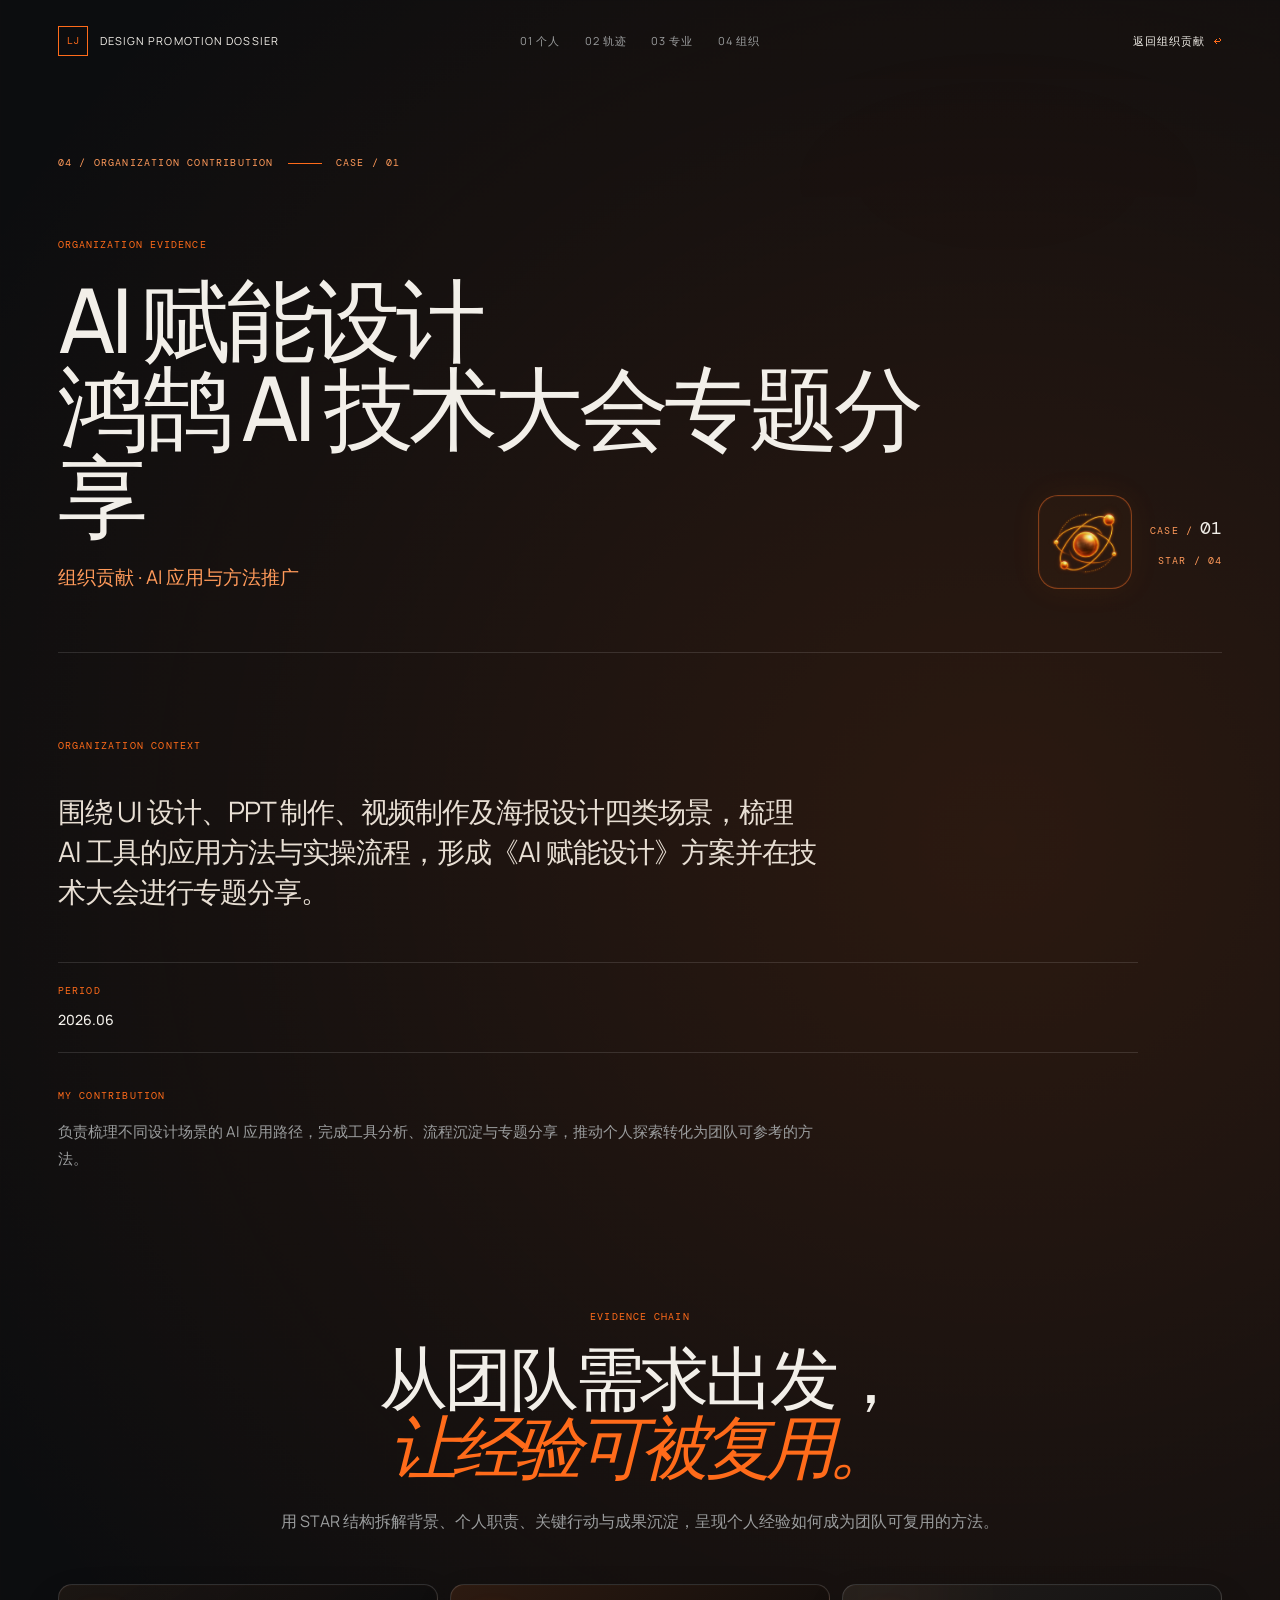
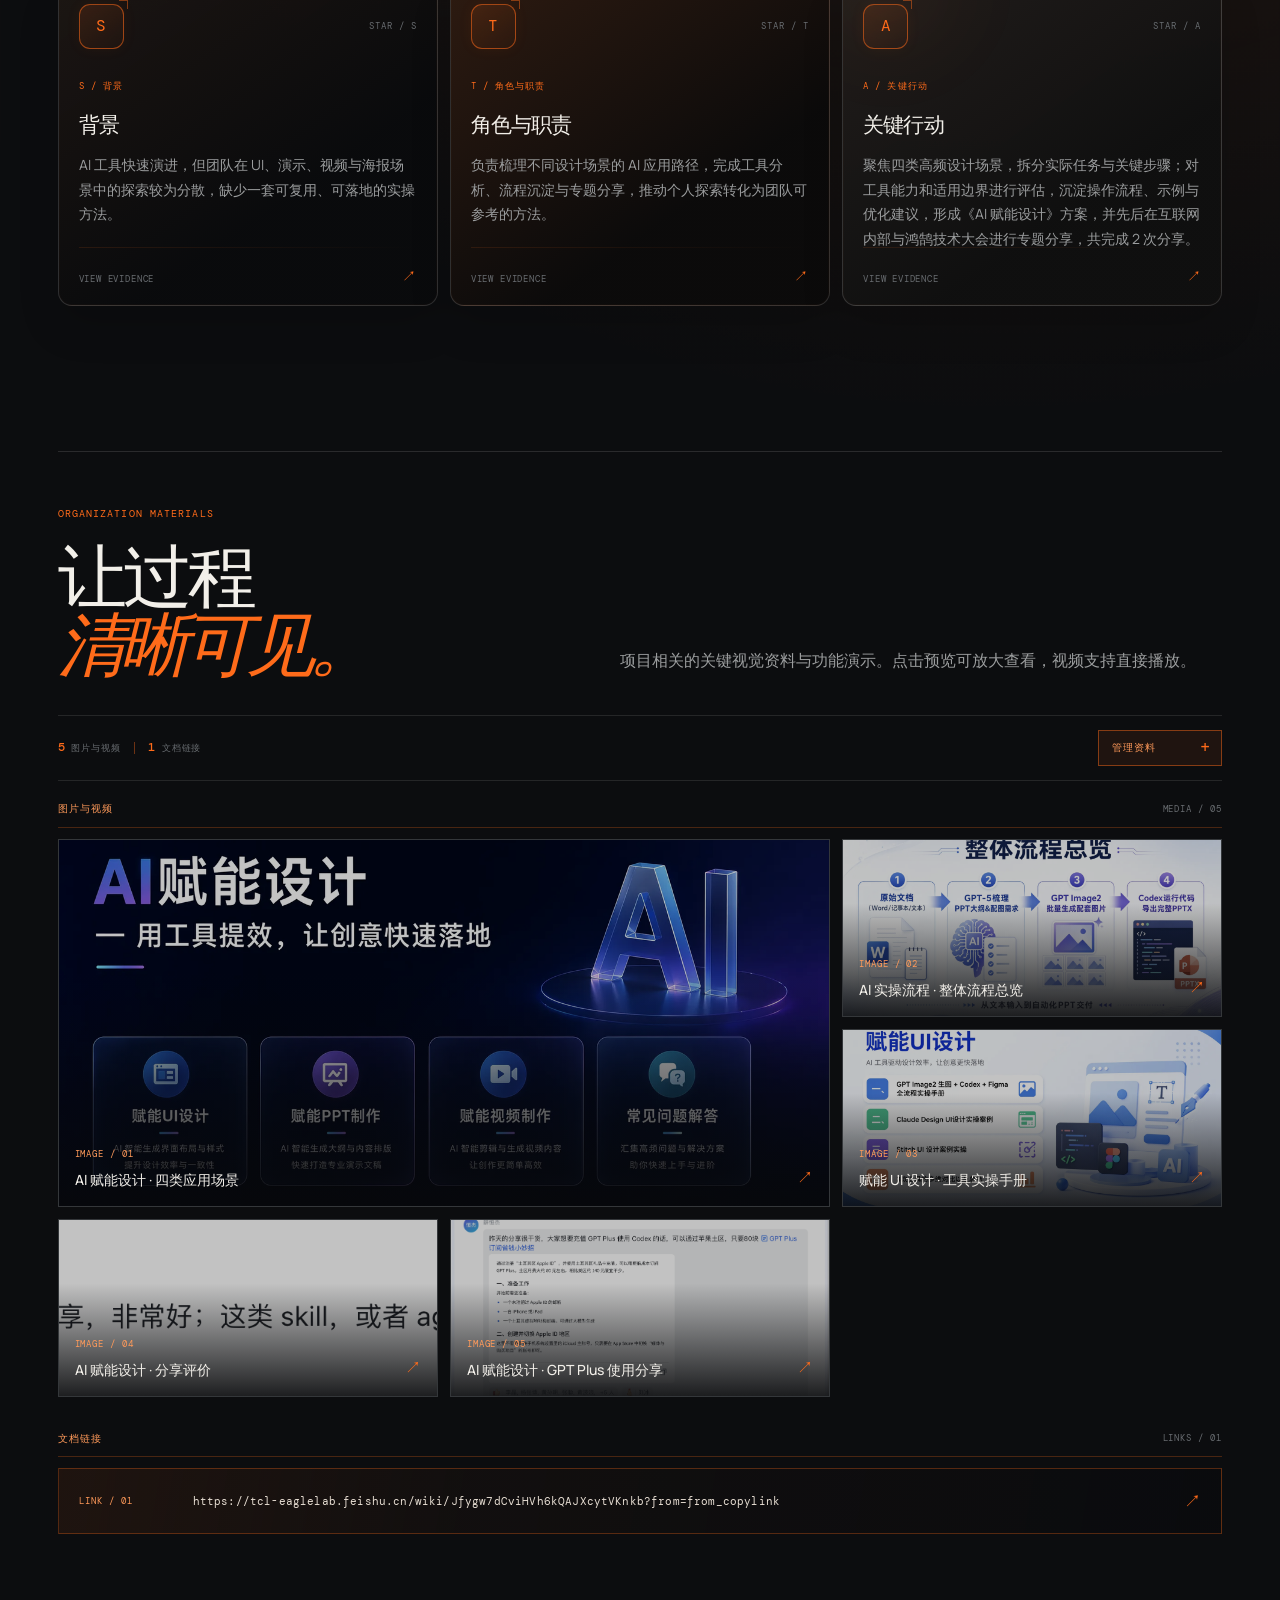
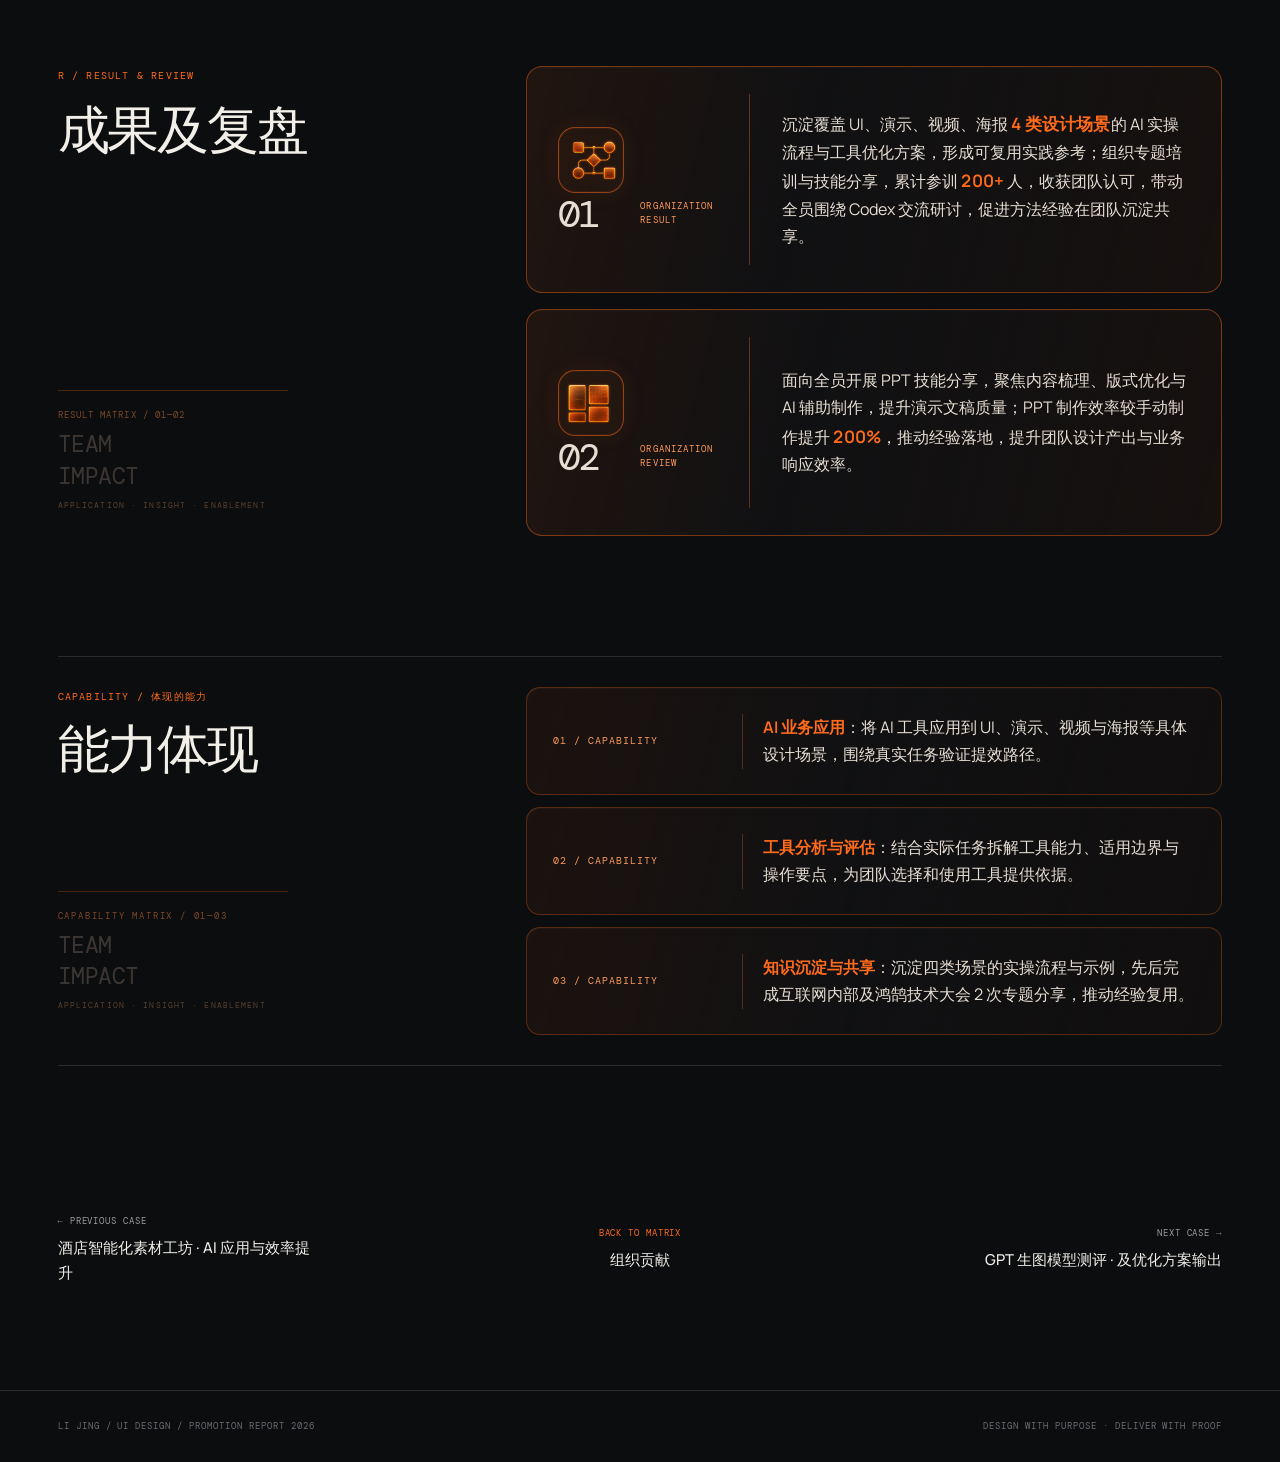
==== commit 2e927e97: "Match organization capability text scale" ====
--- a/organization.html
+++ b/organization.html
@@ -6,7 +6,7 @@
     <meta name="theme-color" content="#0c0d0f" />
     <title>组织贡献 · 设计晋升报告</title>
   <link rel="stylesheet" href="./styles.css?v=hero-title-scale-20261015" />
-    <link rel="stylesheet" href="./project.css?v=capability-copy-20261020-r2" />
+    <link rel="stylesheet" href="./project.css?v=capability-size-20261020" />
   </head>
   <body class="project-body organization-body">
     <script>if ('serviceWorker' in navigator) window.addEventListener('load', () => navigator.serviceWorker.register('./sw.js', { updateViaCache: 'none' }).catch(() => {}));</script>
--- a/project.css
+++ b/project.css
@@ -169,6 +169,7 @@
 .project-capability-detail p { margin: 0; padding-left: 20px; border-left: 1px solid rgba(255,107,26,.3); color: var(--cream); font-size: 15px; line-height: 1.72; }
 .project-capability-detail p b { color: var(--text); font-size: 1em; font-weight: 650; }
 .organization-body .project-capability-detail p b { color: var(--orange); }
+.organization-body .project-capability-detail p { font-size: clamp(16px, 1.25vw, 21px); }
 .project-source { display: grid; grid-template-columns: .72fr 1fr; gap: 10vw; align-items: center; padding: 52px 0 78px; border-top: 1px solid var(--line); border-bottom: 1px solid var(--line); }
 .project-source-card { min-height: 220px; padding: 28px; border: 1px solid rgba(255,107,26,.38); background: linear-gradient(135deg, rgba(255,107,26,.11), rgba(255,255,255,.02)); }
 .project-source-label { color: var(--dim); }
@@ -275,6 +276,7 @@
   .project-capability-copy { gap: 10px; margin-top: 22px; }
   .project-capability-detail { grid-template-columns: 1fr; gap: 12px; padding: 18px; }
   .project-capability-detail p { padding-left: 14px; font-size: 14px; }
+  .organization-body .project-capability-detail p { font-size: 14px; }
   .project-source { display: block; padding: 38px 0 50px; }
   .project-source-card { margin-top: 30px; padding: 20px 18px; }
   .project-source-card p { font-size: 14px; }
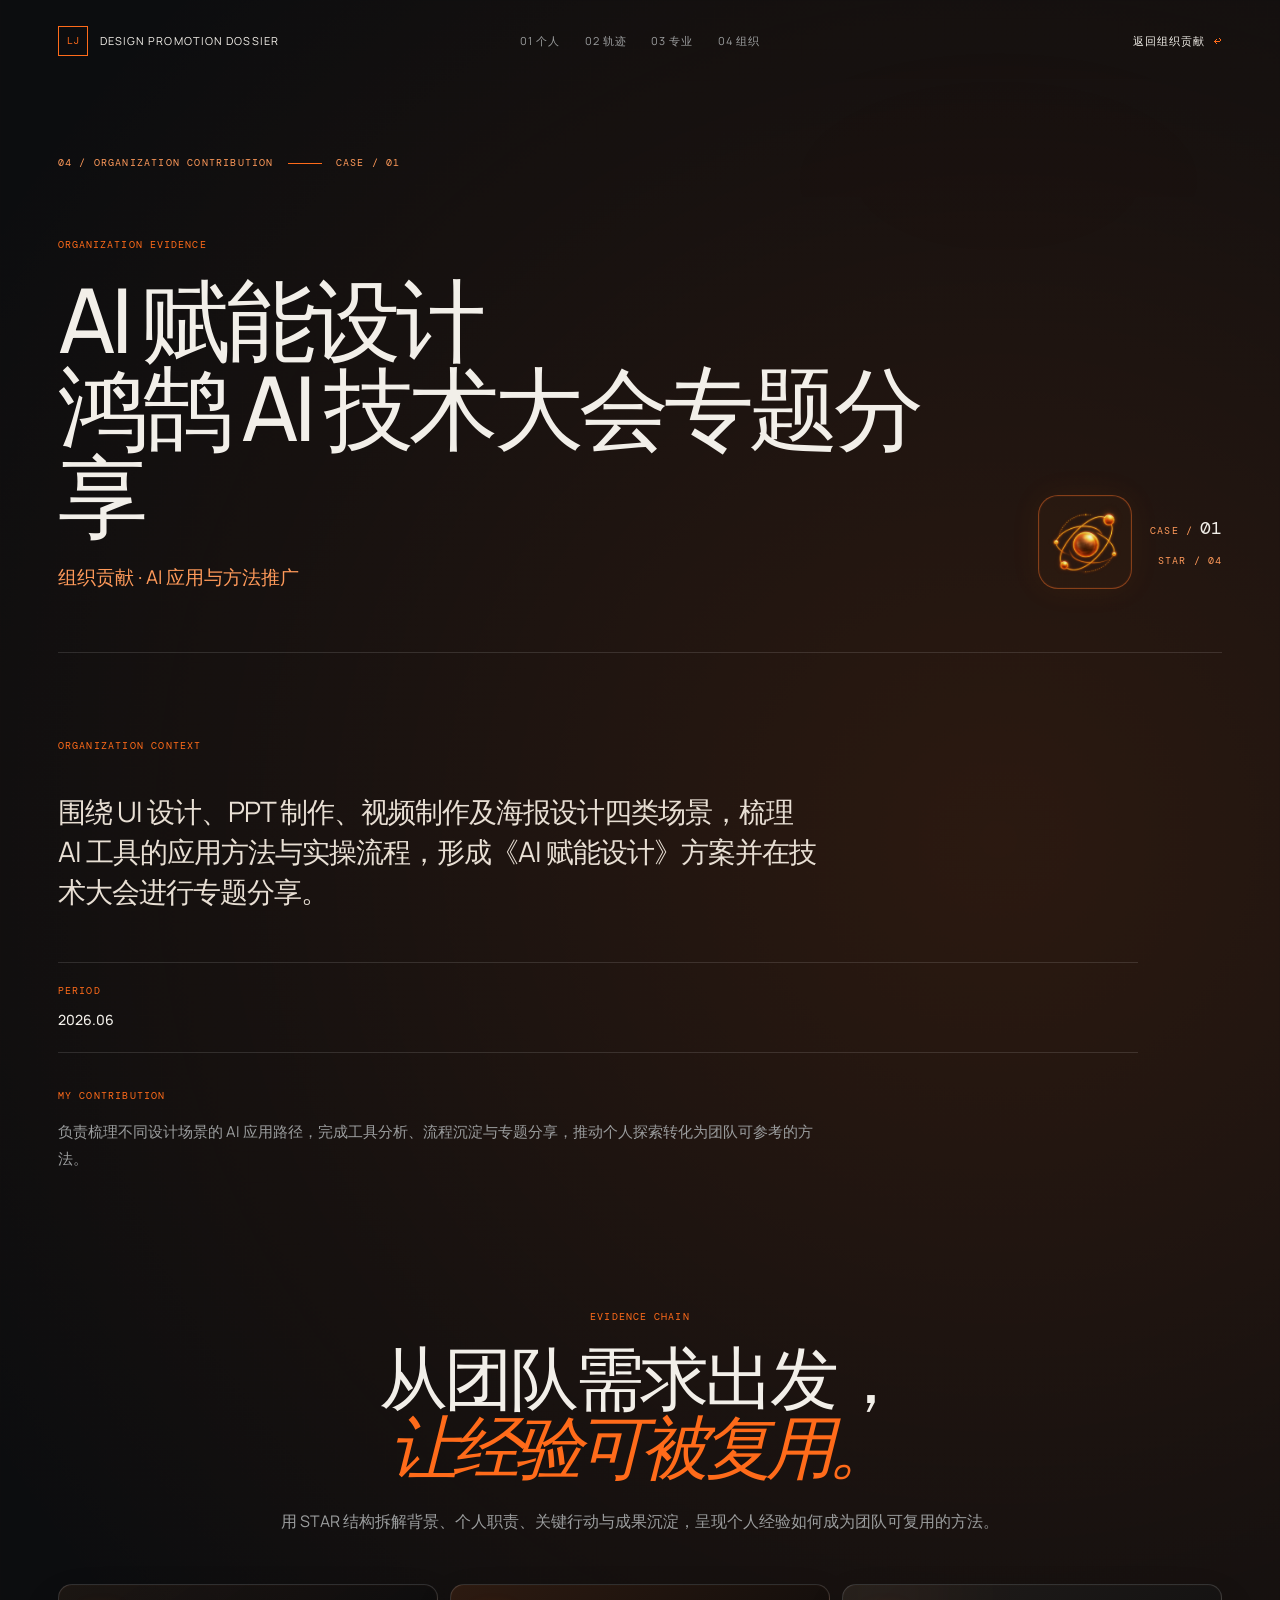
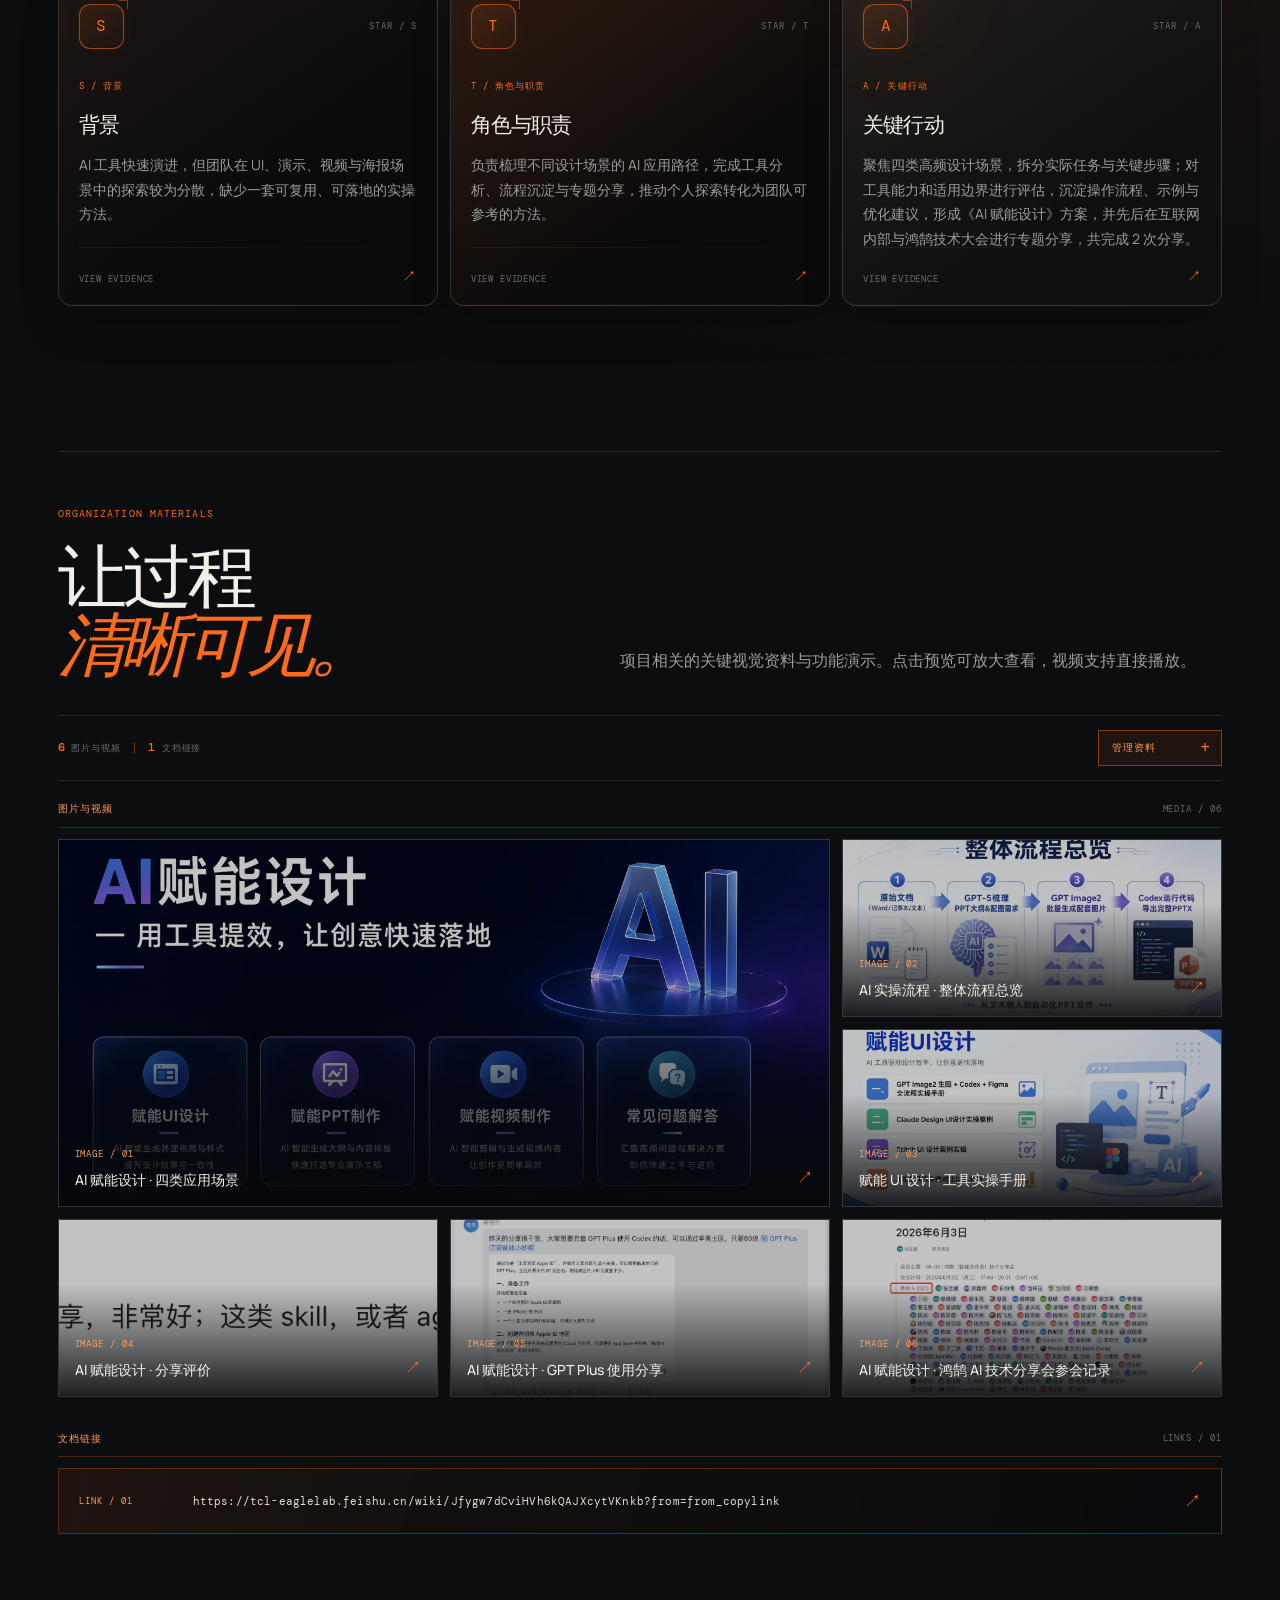
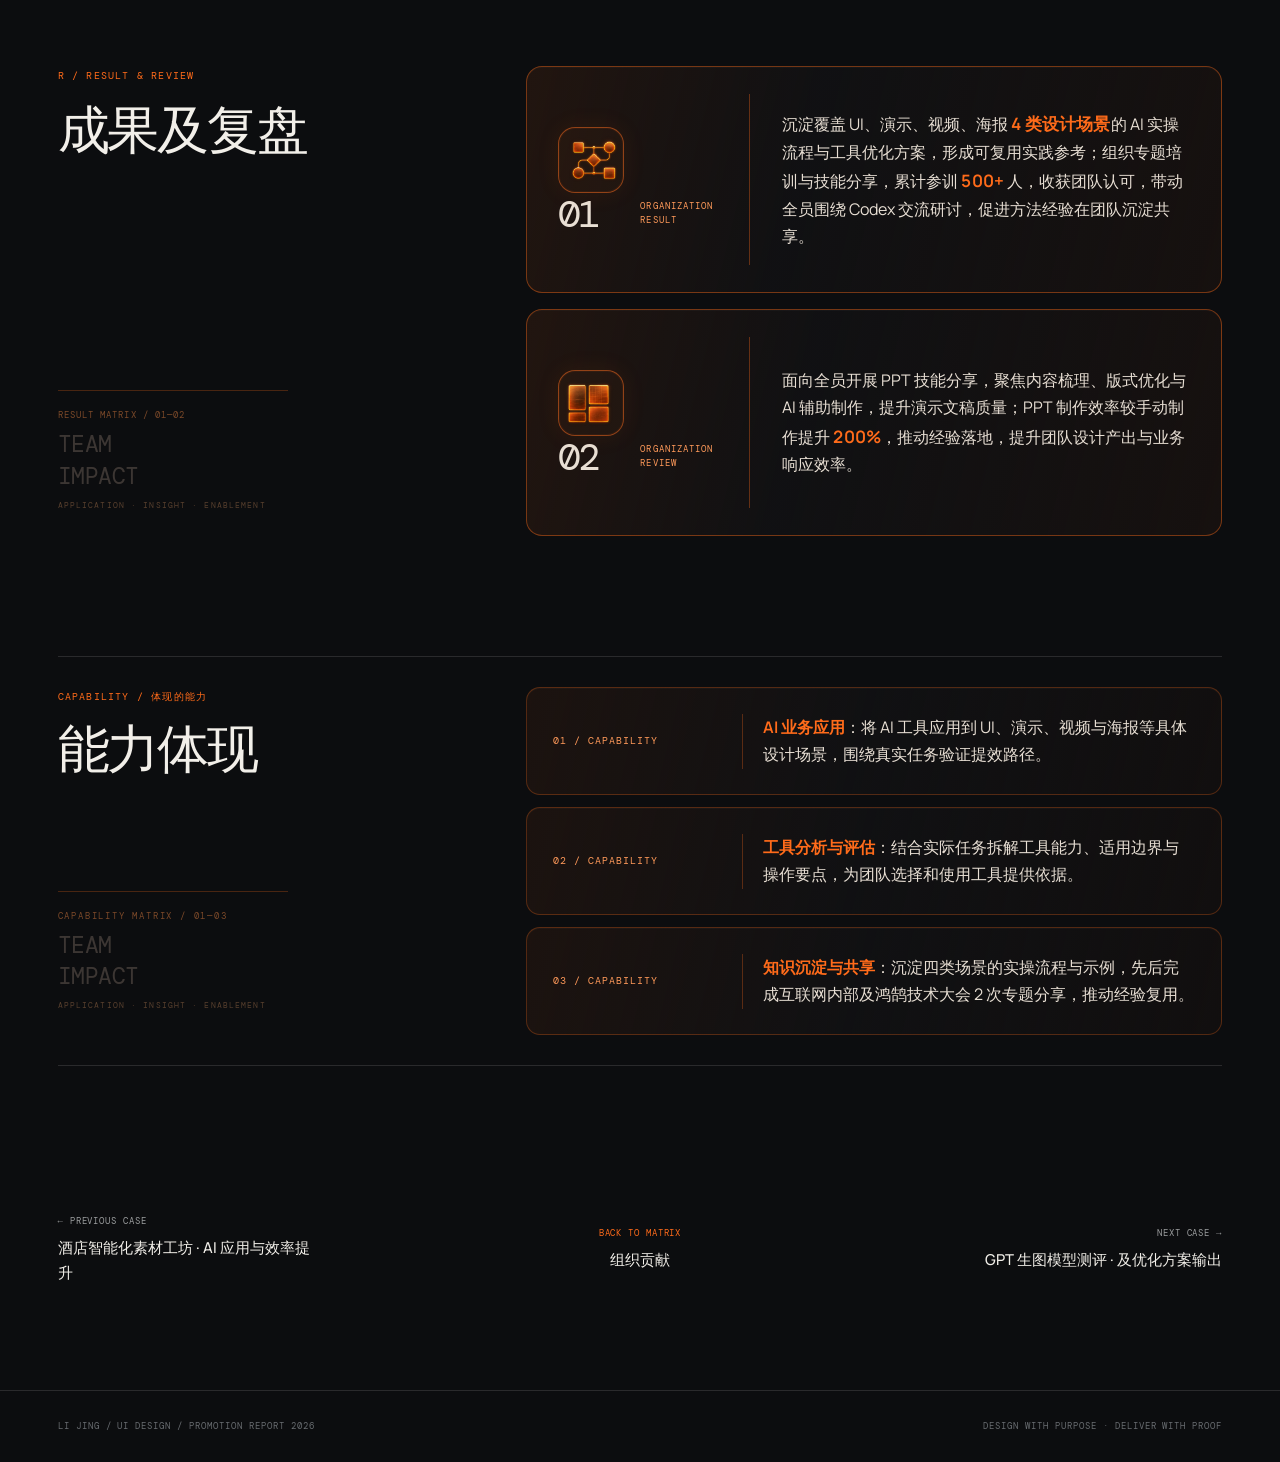
==== commit 6e9d16f4: "Add AI share attendance evidence" ====
--- a/organization.html
+++ b/organization.html
@@ -127,6 +127,6 @@
 
     <footer class="site-footer"><span>LI JING / UI DESIGN / PROMOTION REPORT 2026</span><span>DESIGN WITH PURPOSE · DELIVER WITH PROOF</span></footer>
     <script src="./materials-manager.js?v=cleanup-missing-uploads-20261016"></script>
-    <script src="./organization.js?v=organization-link-restore-20261016"></script>
+    <script src="./organization.js?v=add-ai-share-attendance-20261022"></script>
   </body>
 </html>
--- a/styles.css
+++ b/styles.css
@@ -245,7 +245,7 @@
 .org-callout span { color: var(--orange); font-size: 24px; line-height: 1; }
 .org-callout p { margin: 0; color: var(--muted); font-size: 16px; line-height: 1.75; }
 .org-section #org-title em { display: inline-block; font-size: clamp(40px, 3.8vw, 58px); line-height: 1.08; white-space: nowrap; }
-.org-cases { display: grid; grid-template-columns: repeat(2, 1fr); gap: 12px; }
+.org-cases { display: grid; grid-template-columns: repeat(2, 1fr); gap: 16px; }
 .org-case { --case-accent: #79a6df; --case-accent-soft: #9dbce5; --case-rgb: 121, 166, 223; --case-icon-filter: hue-rotate(156deg) saturate(.72) contrast(1.02) brightness(.76); position: relative; isolation: isolate; min-height: 550px; overflow: hidden; border: .75px solid transparent; border-radius: 9px; background: radial-gradient(ellipse 78% 52% at 100% 100%, rgba(44,92,208,.14), transparent 72%) padding-box, linear-gradient(145deg, #0d172c 0%, #0d172a 50%, #0a101b 100%) padding-box, linear-gradient(118deg, rgba(100,177,255,.34) 0%, rgba(72,122,218,.28) 42%, rgba(98,153,228,.23) 72%, rgba(139,190,248,.28) 100%) border-box; box-shadow: inset 0 1px 0 rgba(179,218,255,.07), inset 0 -1px 0 rgba(107,162,230,.055), 0 18px 42px rgba(0,0,0,.3), 0 0 28px rgba(78,134,255,.035); transition: transform .32s ease, box-shadow .32s ease, filter .32s ease; }
 .org-case::before { content: ''; position: absolute; z-index: 0; inset: 0; pointer-events: none; background: radial-gradient(ellipse 46% 39% at 4% -5%, rgba(105,170,255,.1), transparent 74%), radial-gradient(ellipse 64% 82% at 103% 102%, rgba(50,105,226,.08), transparent 69%); }
 .org-case::after { content: ''; position: absolute; z-index: 0; inset: 31% -1% -1% 42%; display: block; pointer-events: none; opacity: .23; background: radial-gradient(circle at 13% 20%, rgba(205,228,255,.82) 0 1px, transparent 1.8px), radial-gradient(circle at 31% 37%, rgba(138,190,255,.64) 0 .8px, transparent 1.6px), radial-gradient(circle at 48% 17%, rgba(226,238,255,.72) 0 .7px, transparent 1.5px), radial-gradient(circle at 68% 44%, rgba(121,180,255,.54) 0 .9px, transparent 1.7px), radial-gradient(circle at 84% 25%, rgba(202,226,255,.58) 0 .7px, transparent 1.6px), radial-gradient(circle at 57% 72%, rgba(153,201,255,.46) 0 .7px, transparent 1.5px), radial-gradient(circle at 23% 80%, rgba(224,239,255,.5) 0 .6px, transparent 1.5px); animation: org-star-drift 14s ease-in-out infinite alternate; }
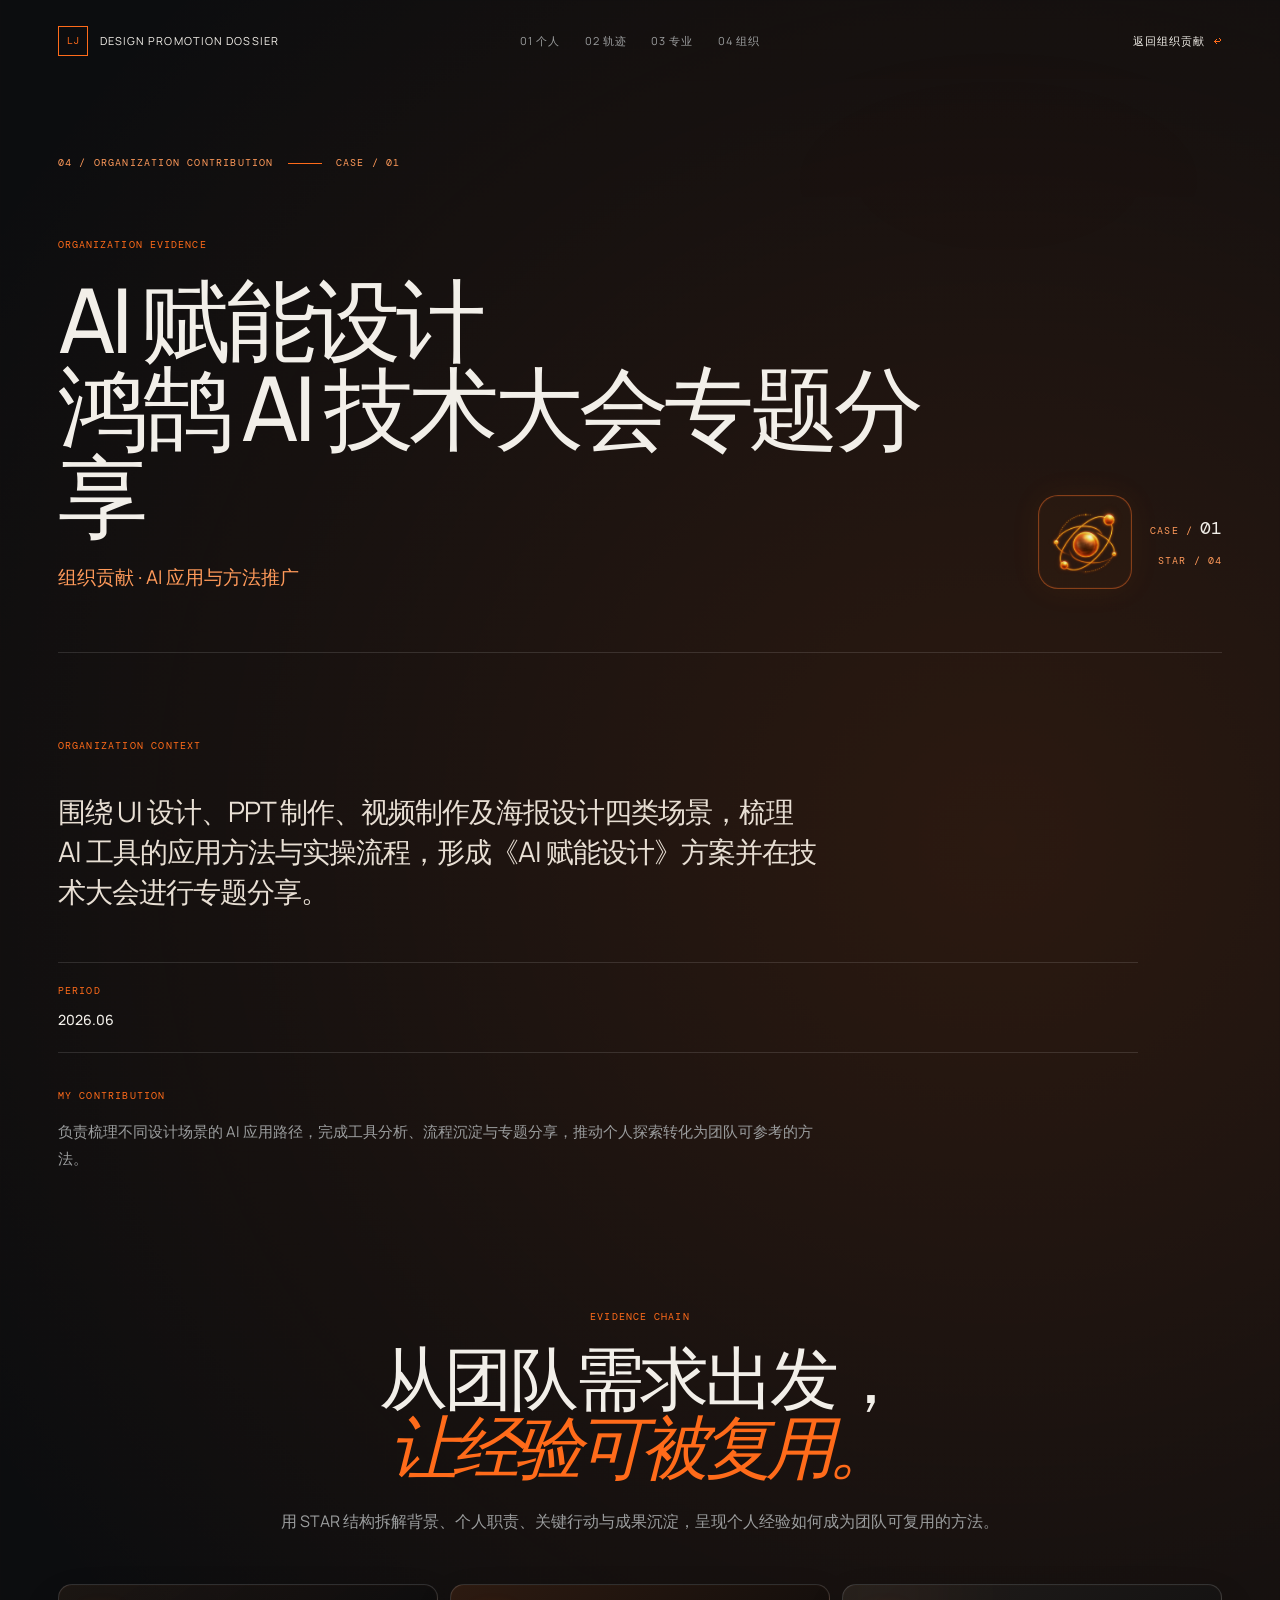
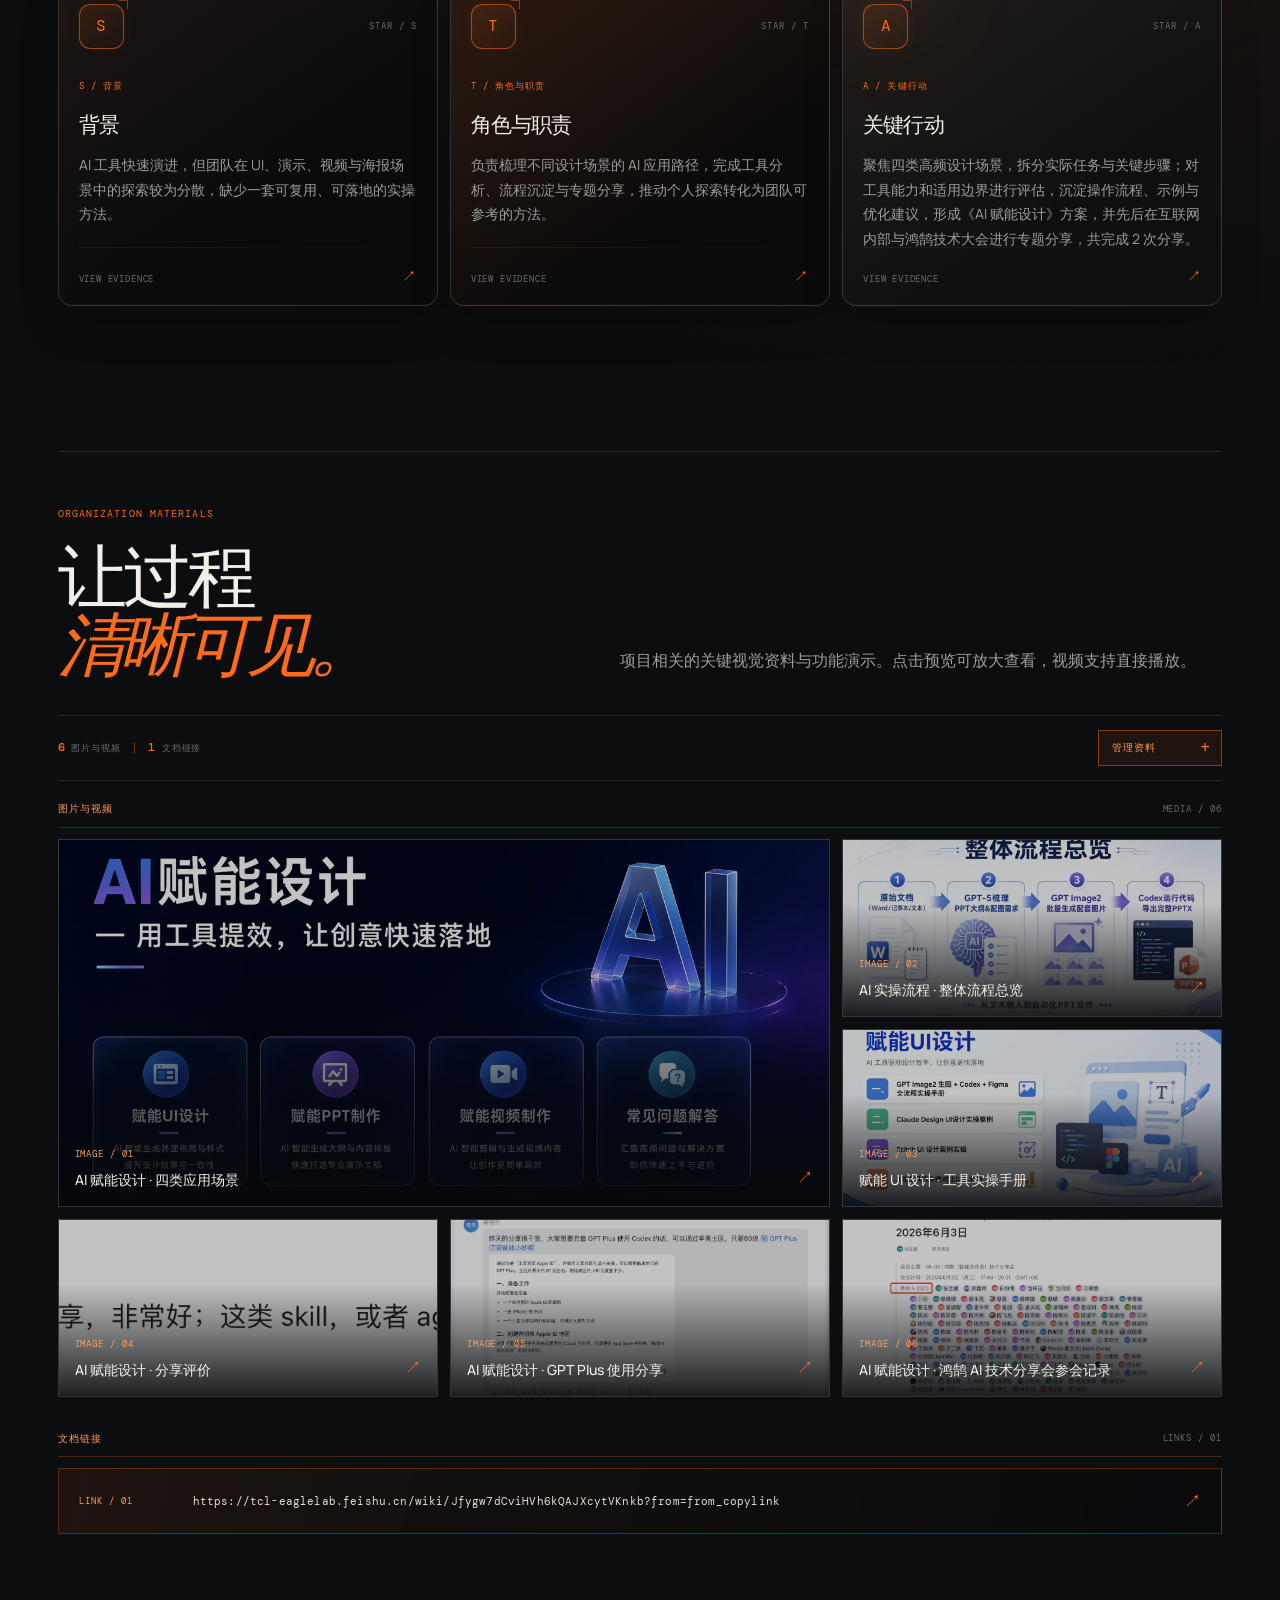
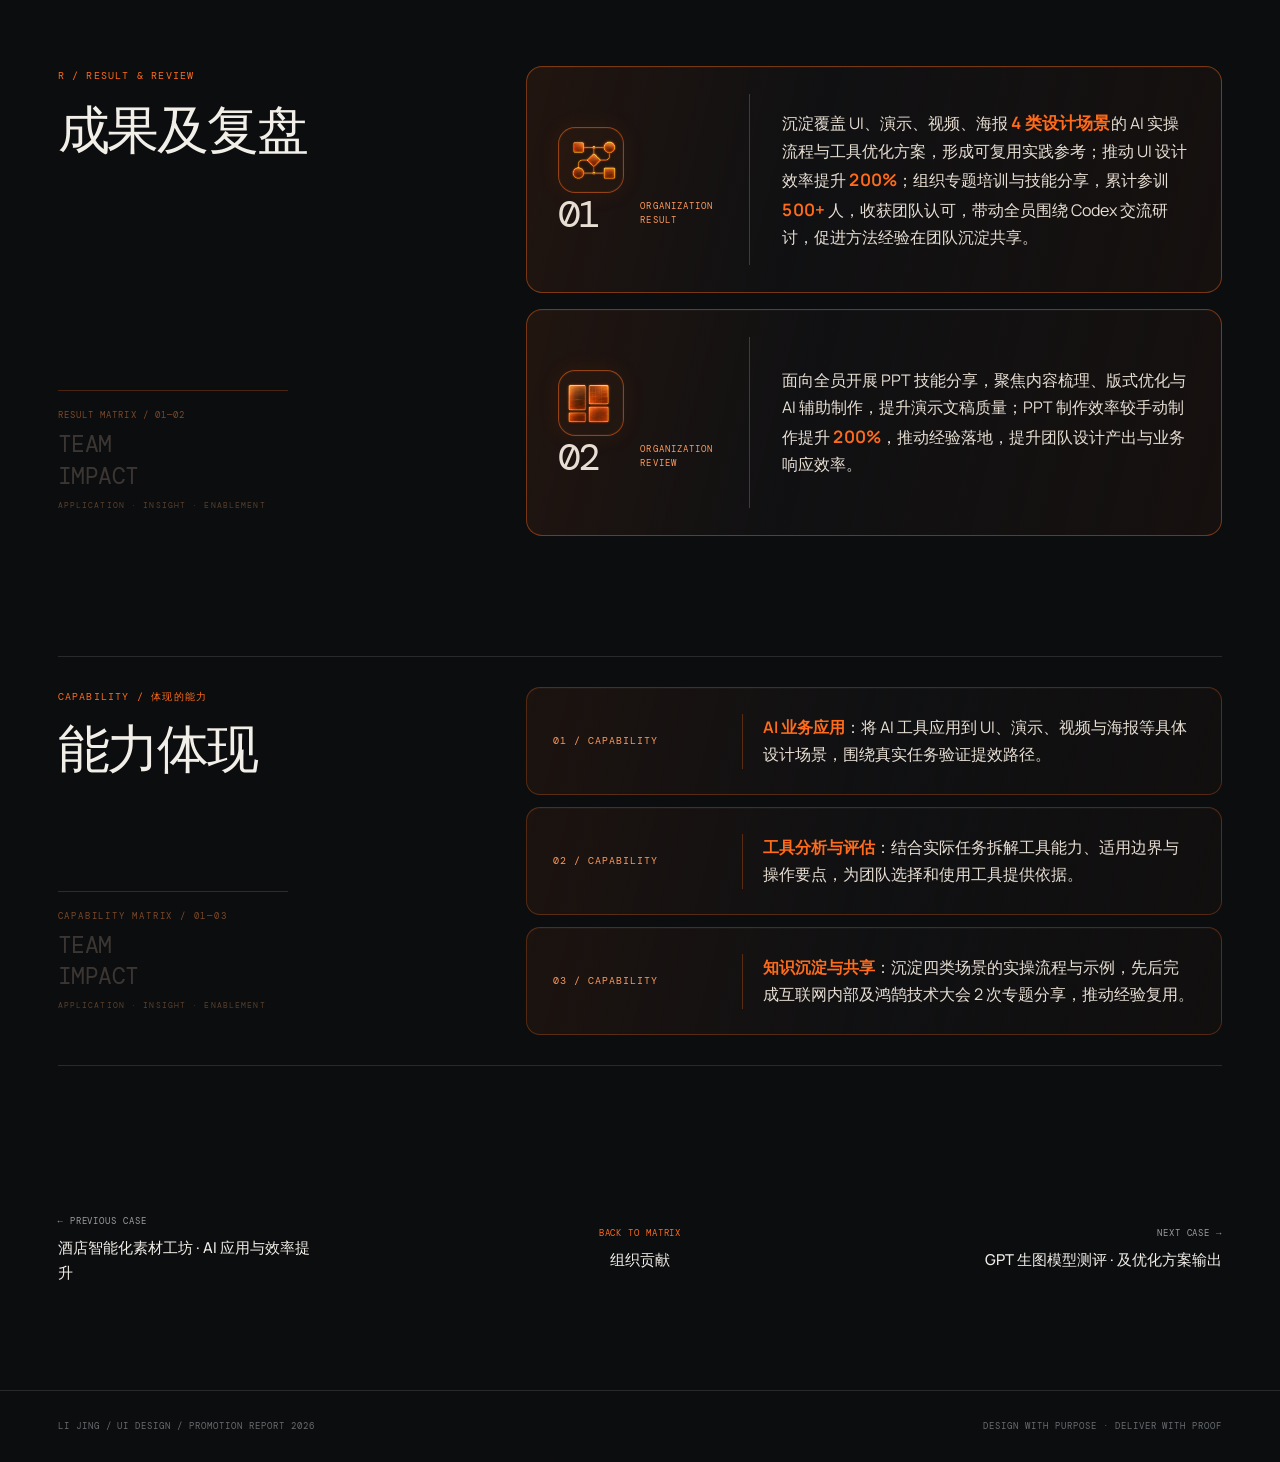
==== commit b7df6427: "Add UI design efficiency result" ====
--- a/organization.html
+++ b/organization.html
@@ -127,6 +127,6 @@
 
     <footer class="site-footer"><span>LI JING / UI DESIGN / PROMOTION REPORT 2026</span><span>DESIGN WITH PURPOSE · DELIVER WITH PROOF</span></footer>
     <script src="./materials-manager.js?v=cleanup-missing-uploads-20261016"></script>
-    <script src="./organization.js?v=add-ai-share-attendance-20261022"></script>
+    <script src="./organization.js?v=add-ui-efficiency-200-20261027"></script>
   </body>
 </html>
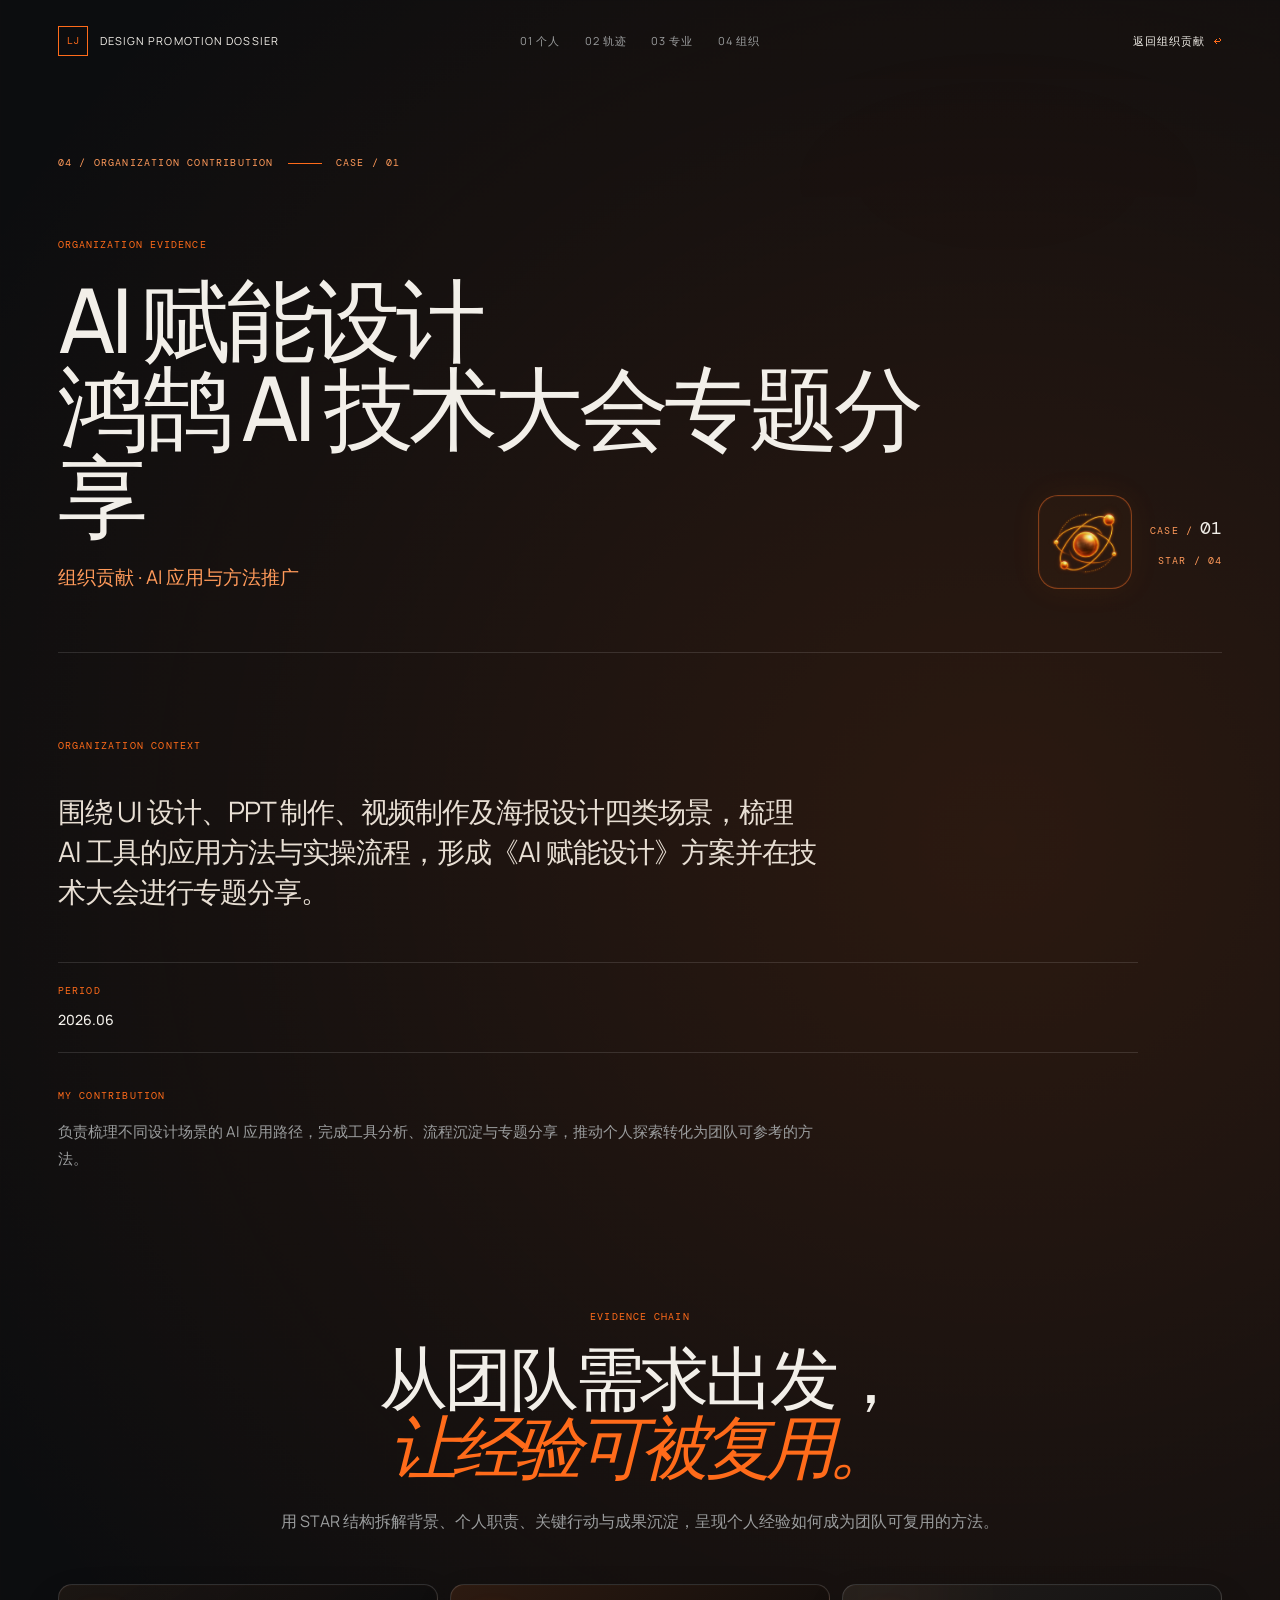
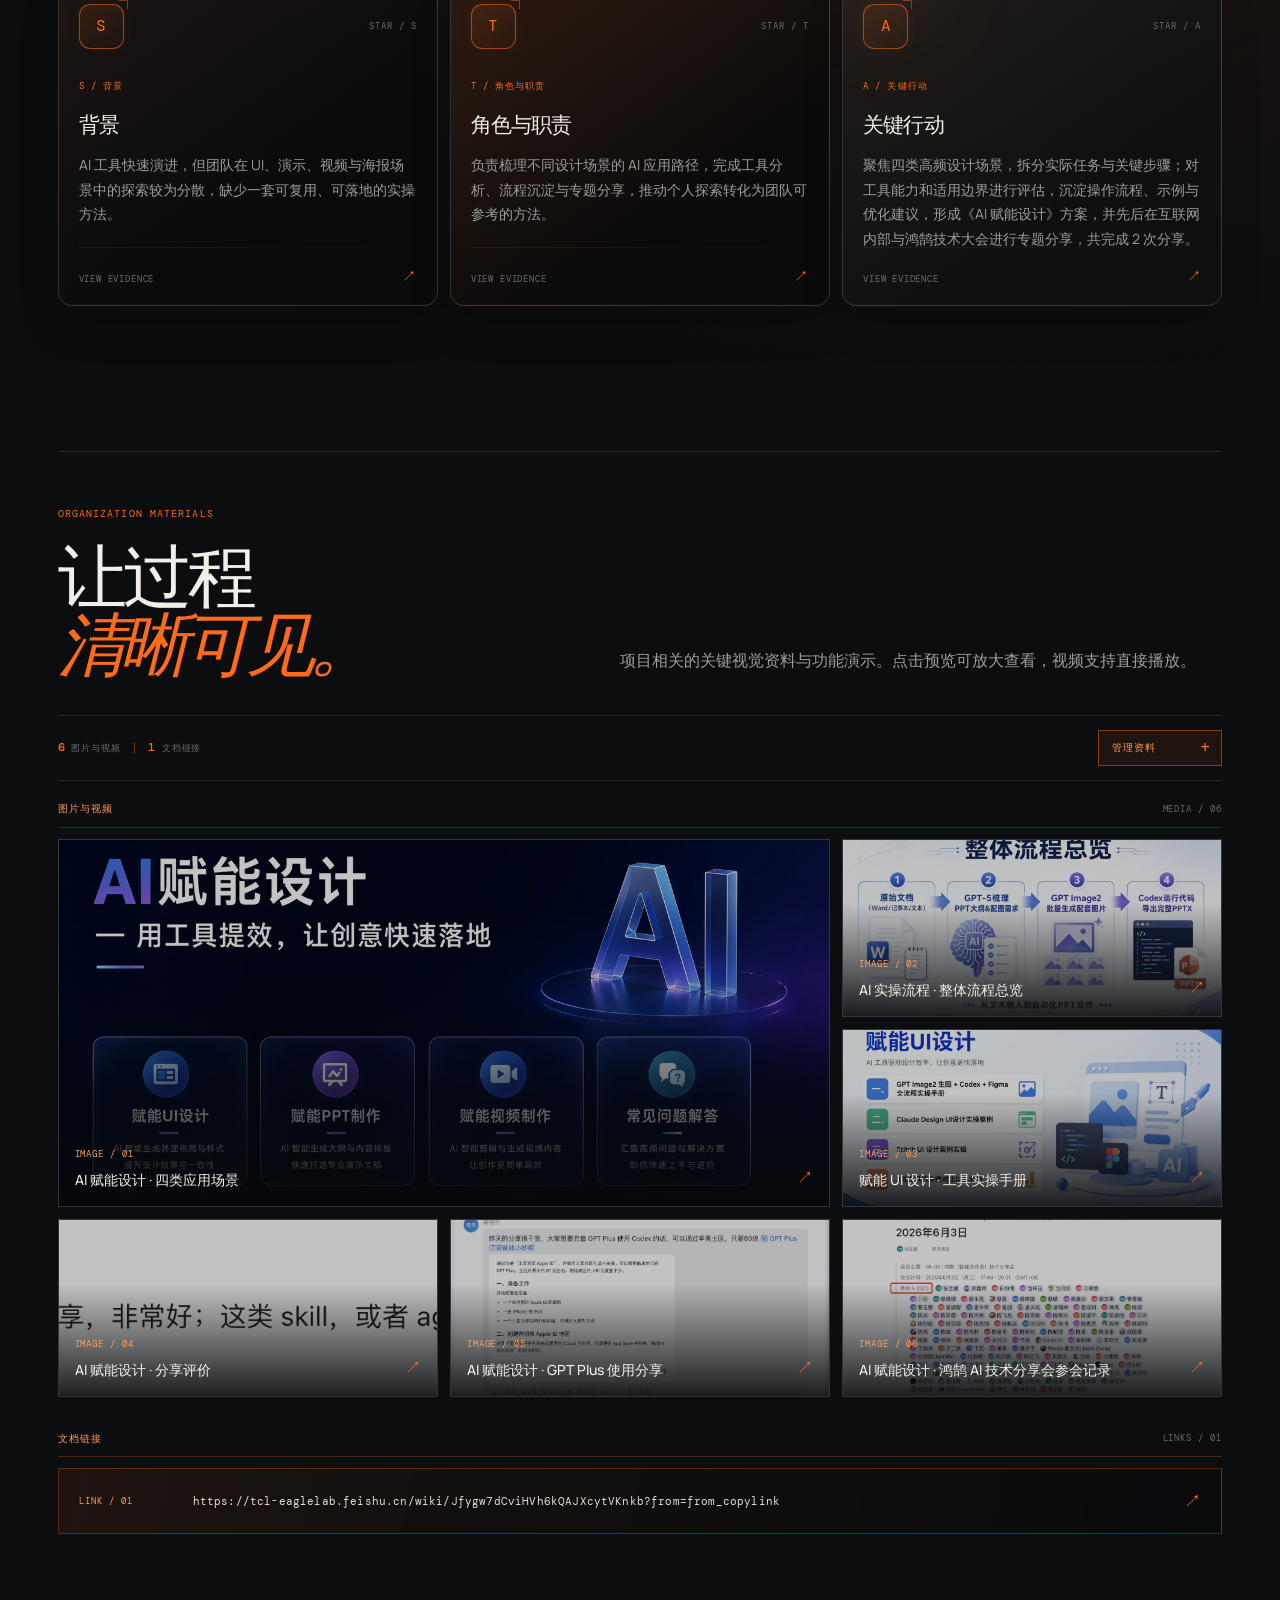
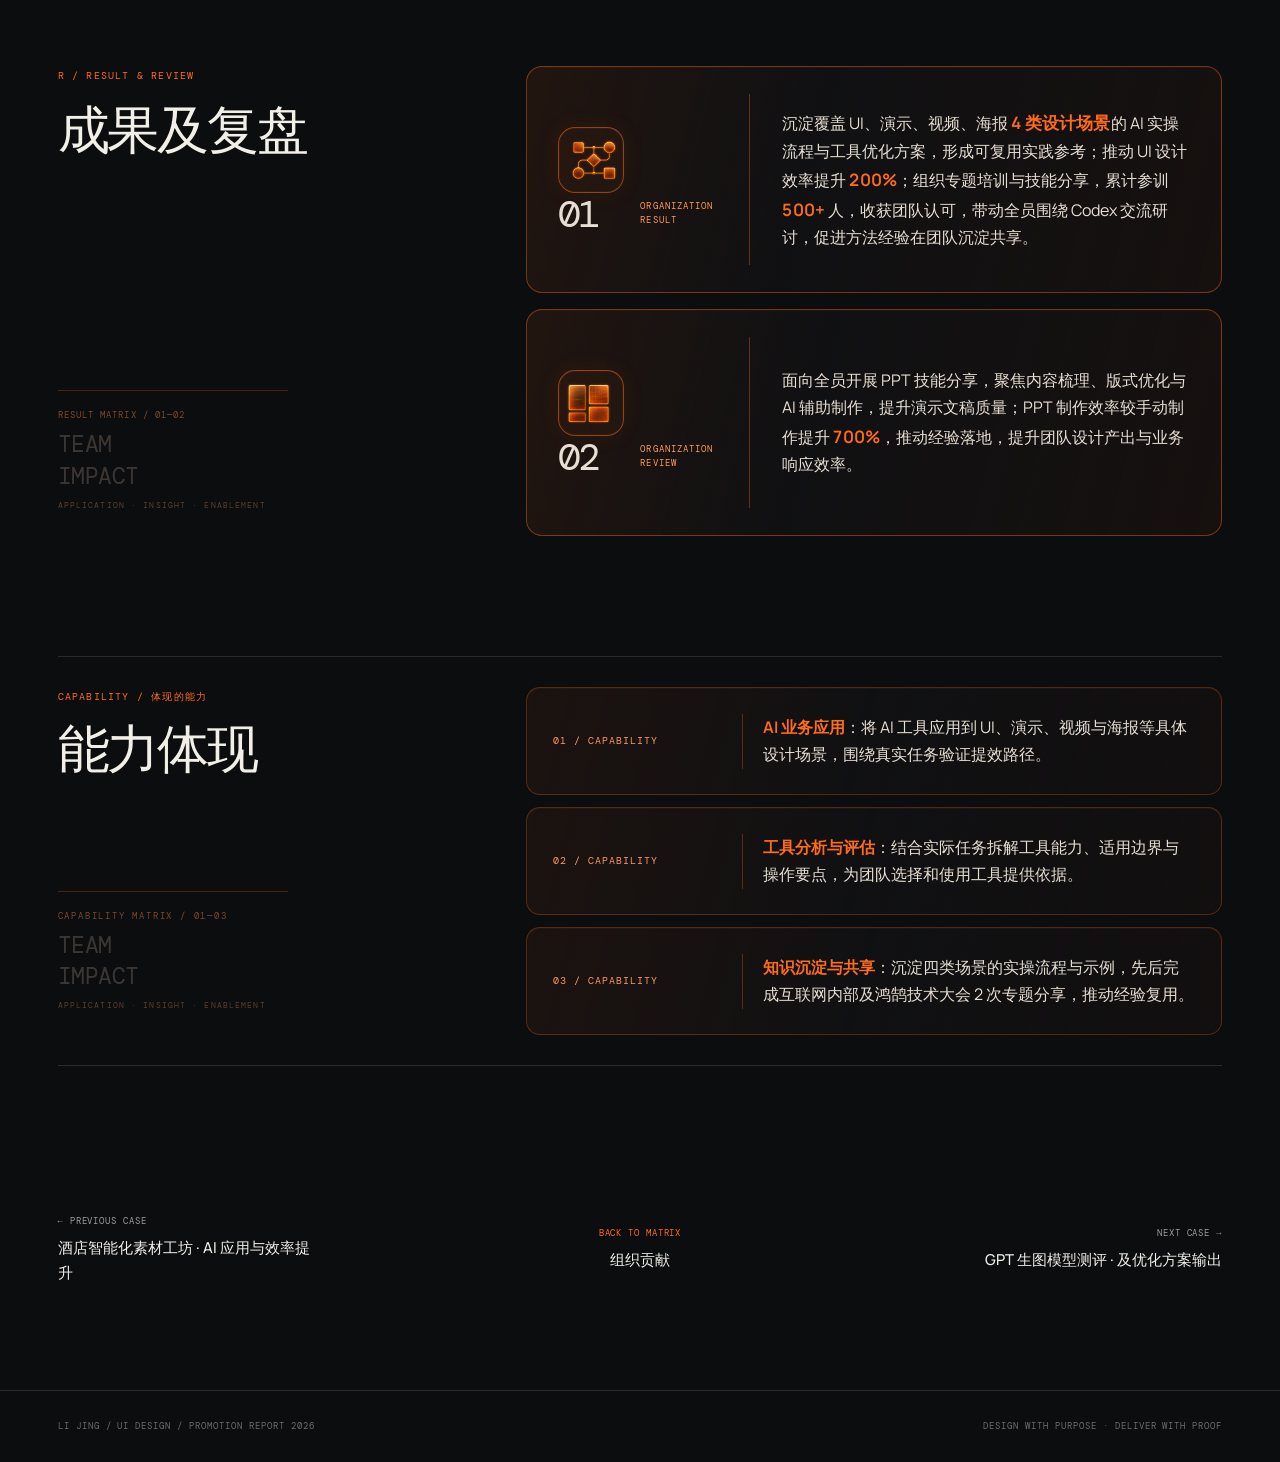
==== commit a5032cbf: "Update PPT efficiency result to 700 percent" ====
--- a/organization.html
+++ b/organization.html
@@ -127,6 +127,6 @@
 
     <footer class="site-footer"><span>LI JING / UI DESIGN / PROMOTION REPORT 2026</span><span>DESIGN WITH PURPOSE · DELIVER WITH PROOF</span></footer>
     <script src="./materials-manager.js?v=cleanup-missing-uploads-20261016"></script>
-    <script src="./organization.js?v=add-ui-efficiency-200-20261027"></script>
+    <script src="./organization.js?v=update-ppt-efficiency-700-20261027"></script>
   </body>
 </html>
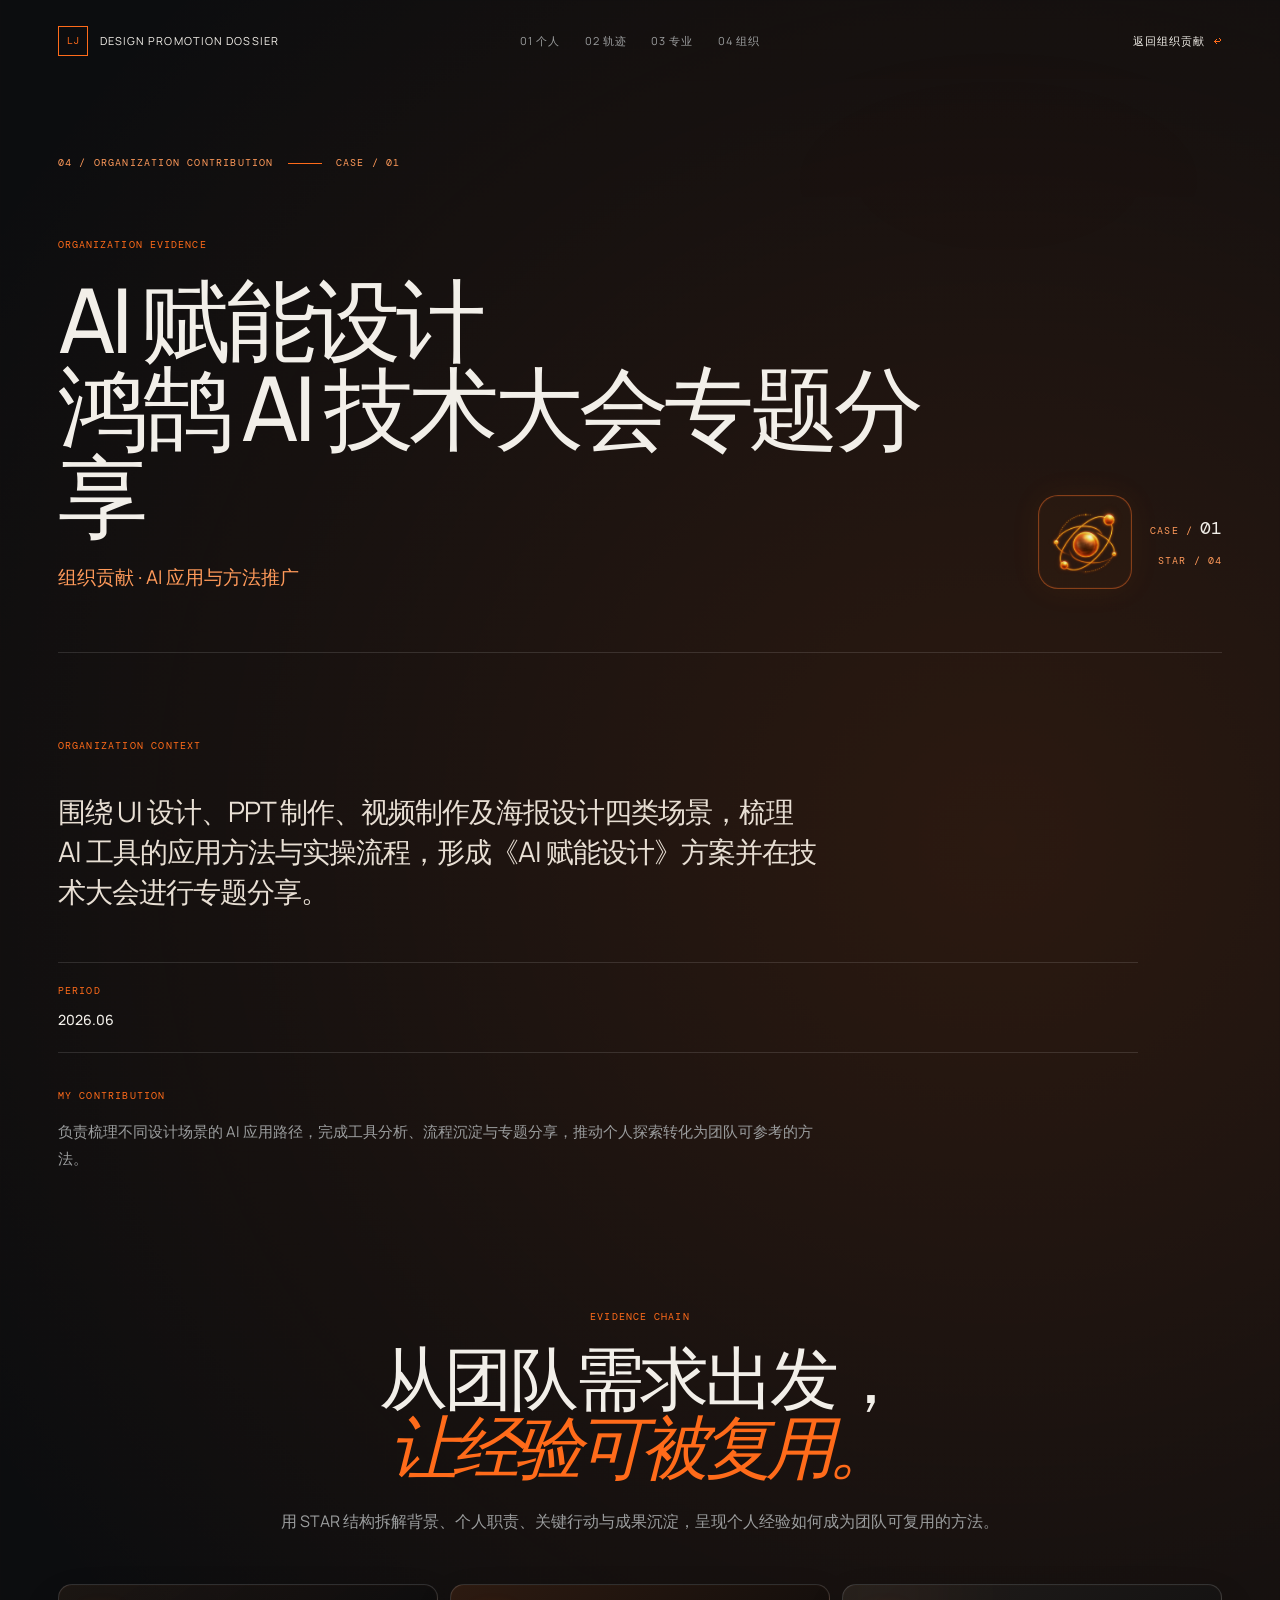
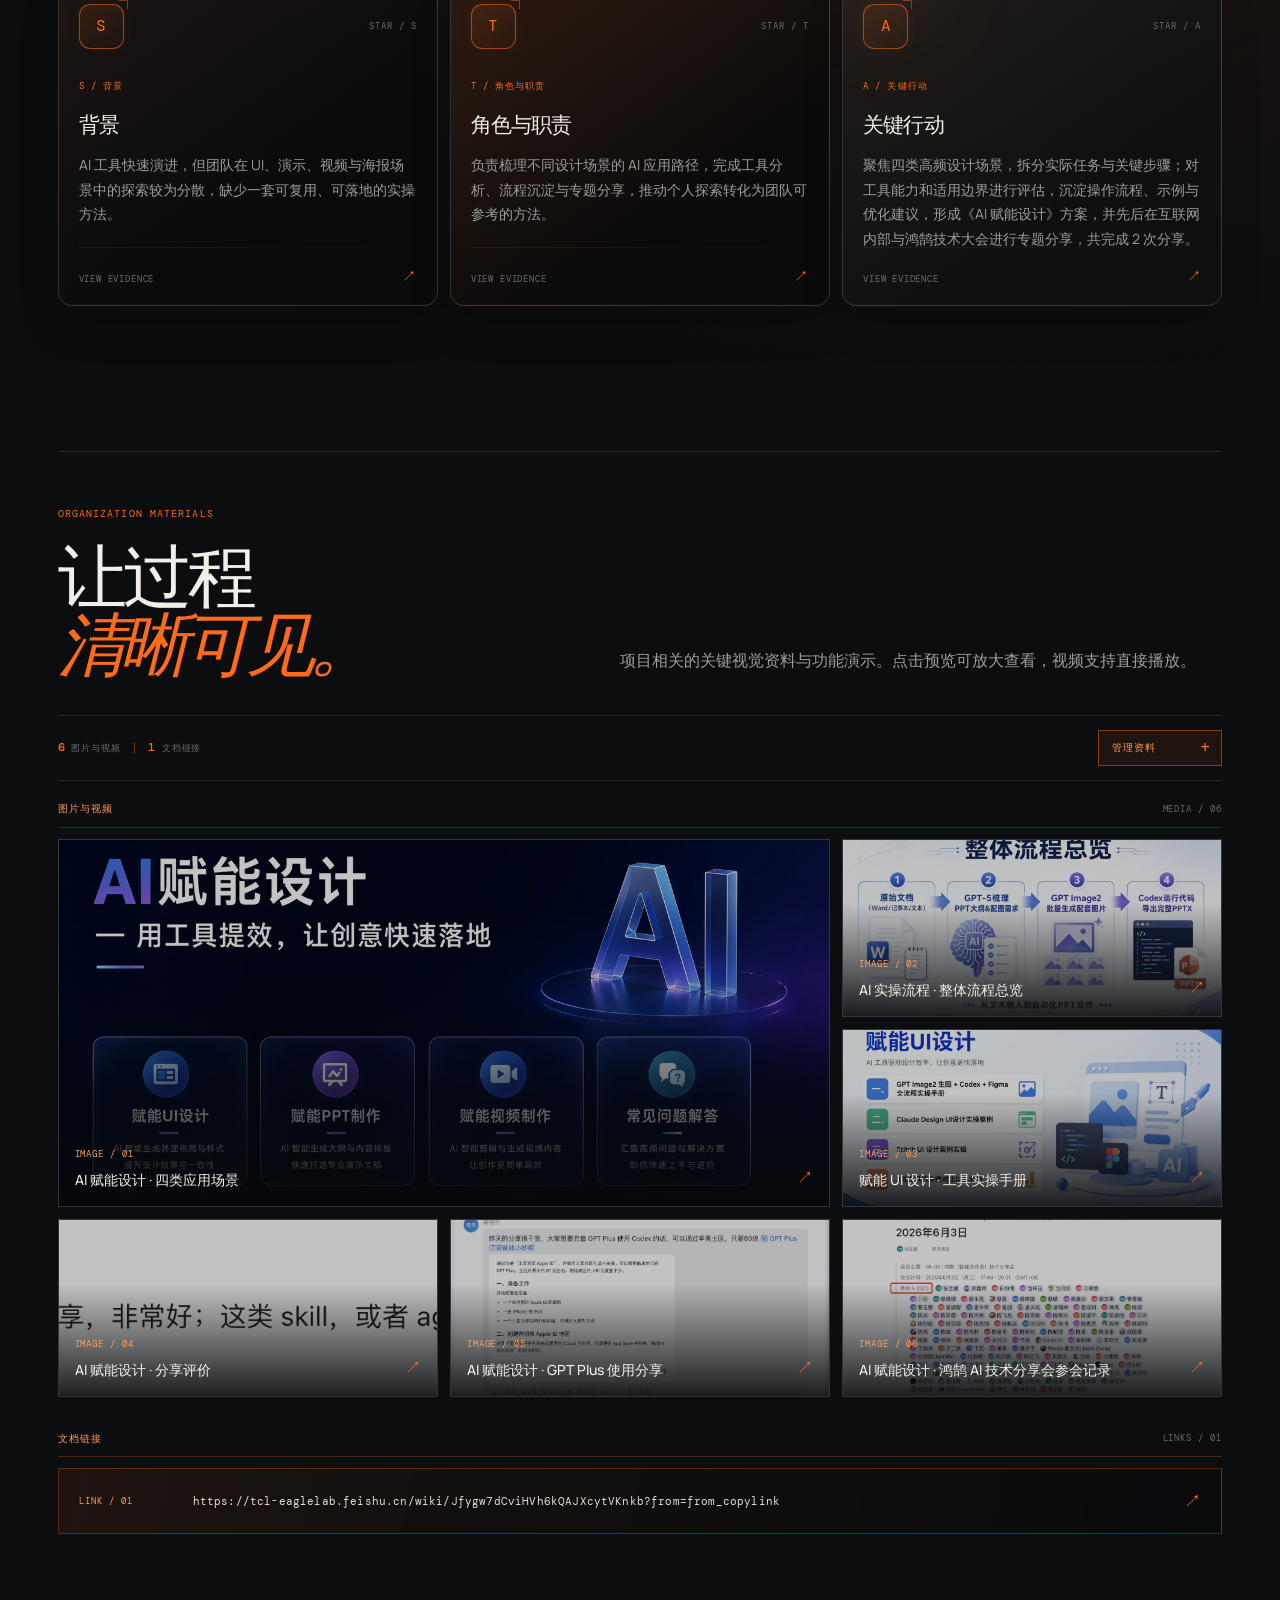
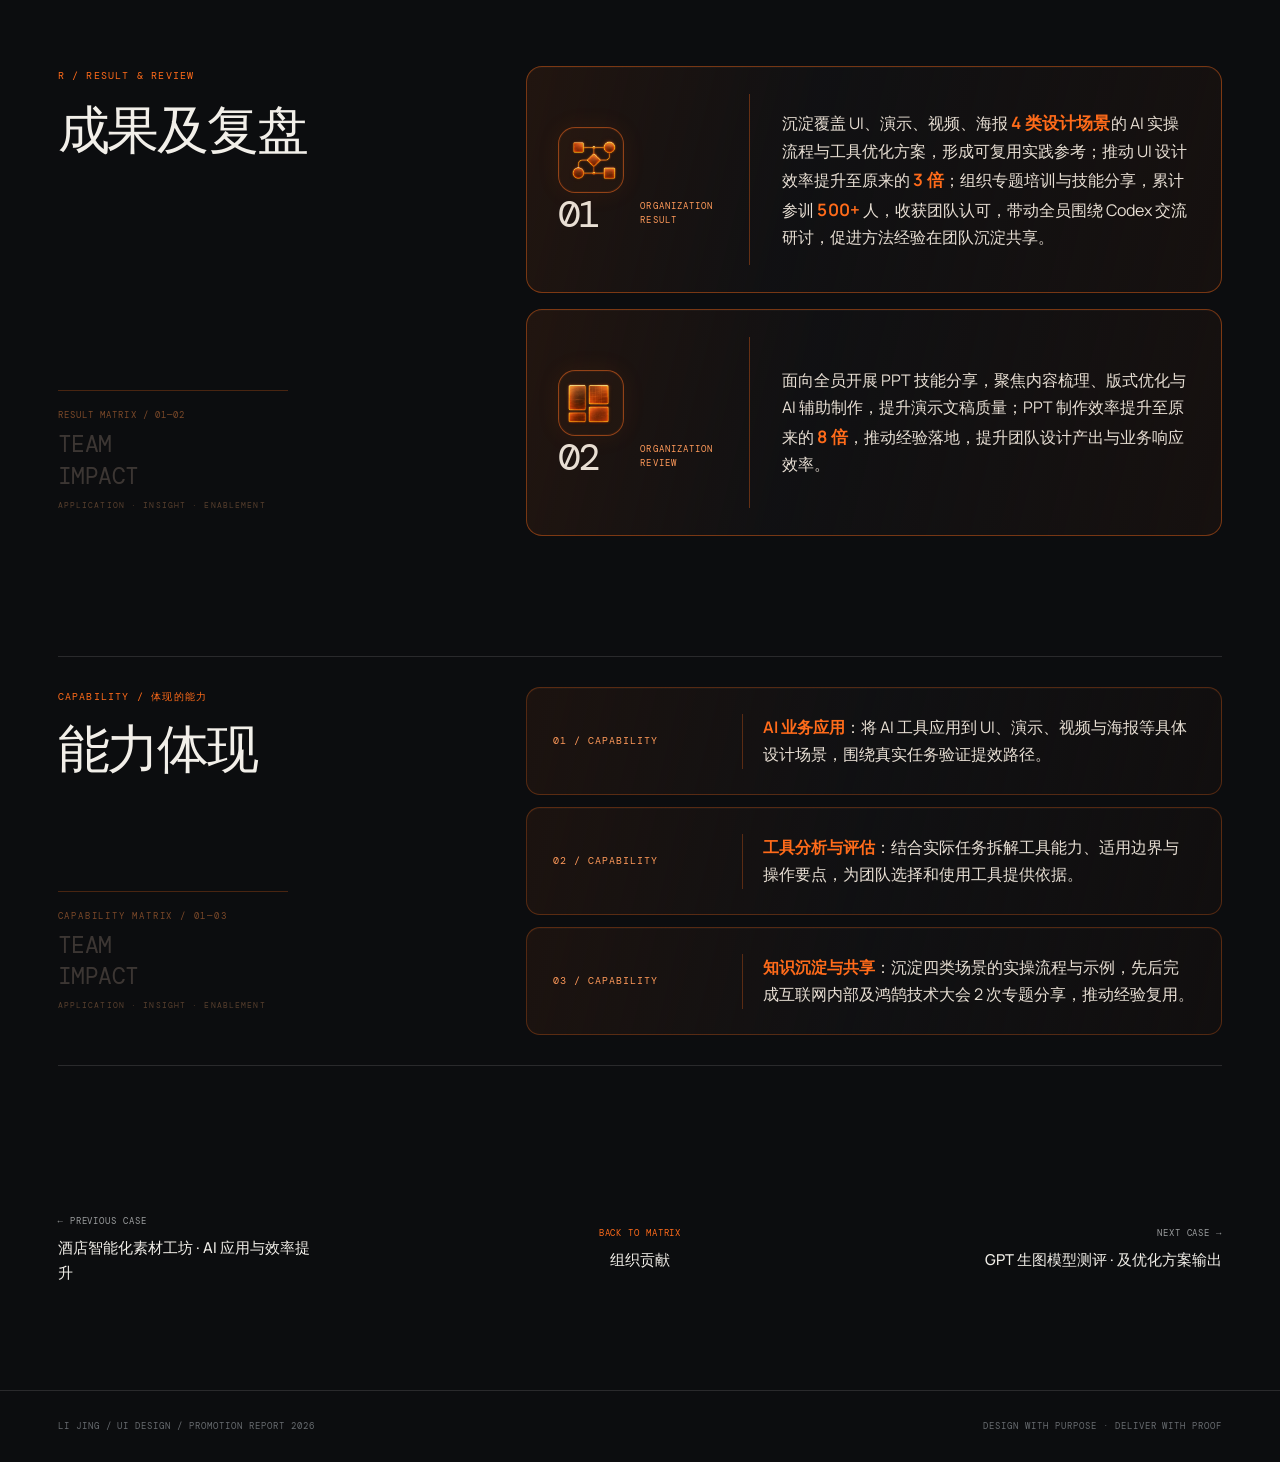
==== commit aadb53be: "Express efficiency gains as multiples" ====
--- a/organization.html
+++ b/organization.html
@@ -127,6 +127,6 @@
 
     <footer class="site-footer"><span>LI JING / UI DESIGN / PROMOTION REPORT 2026</span><span>DESIGN WITH PURPOSE · DELIVER WITH PROOF</span></footer>
     <script src="./materials-manager.js?v=cleanup-missing-uploads-20261016"></script>
-    <script src="./organization.js?v=update-ppt-efficiency-700-20261027"></script>
+    <script src="./organization.js?v=update-efficiency-multiples-20261027"></script>
   </body>
 </html>
